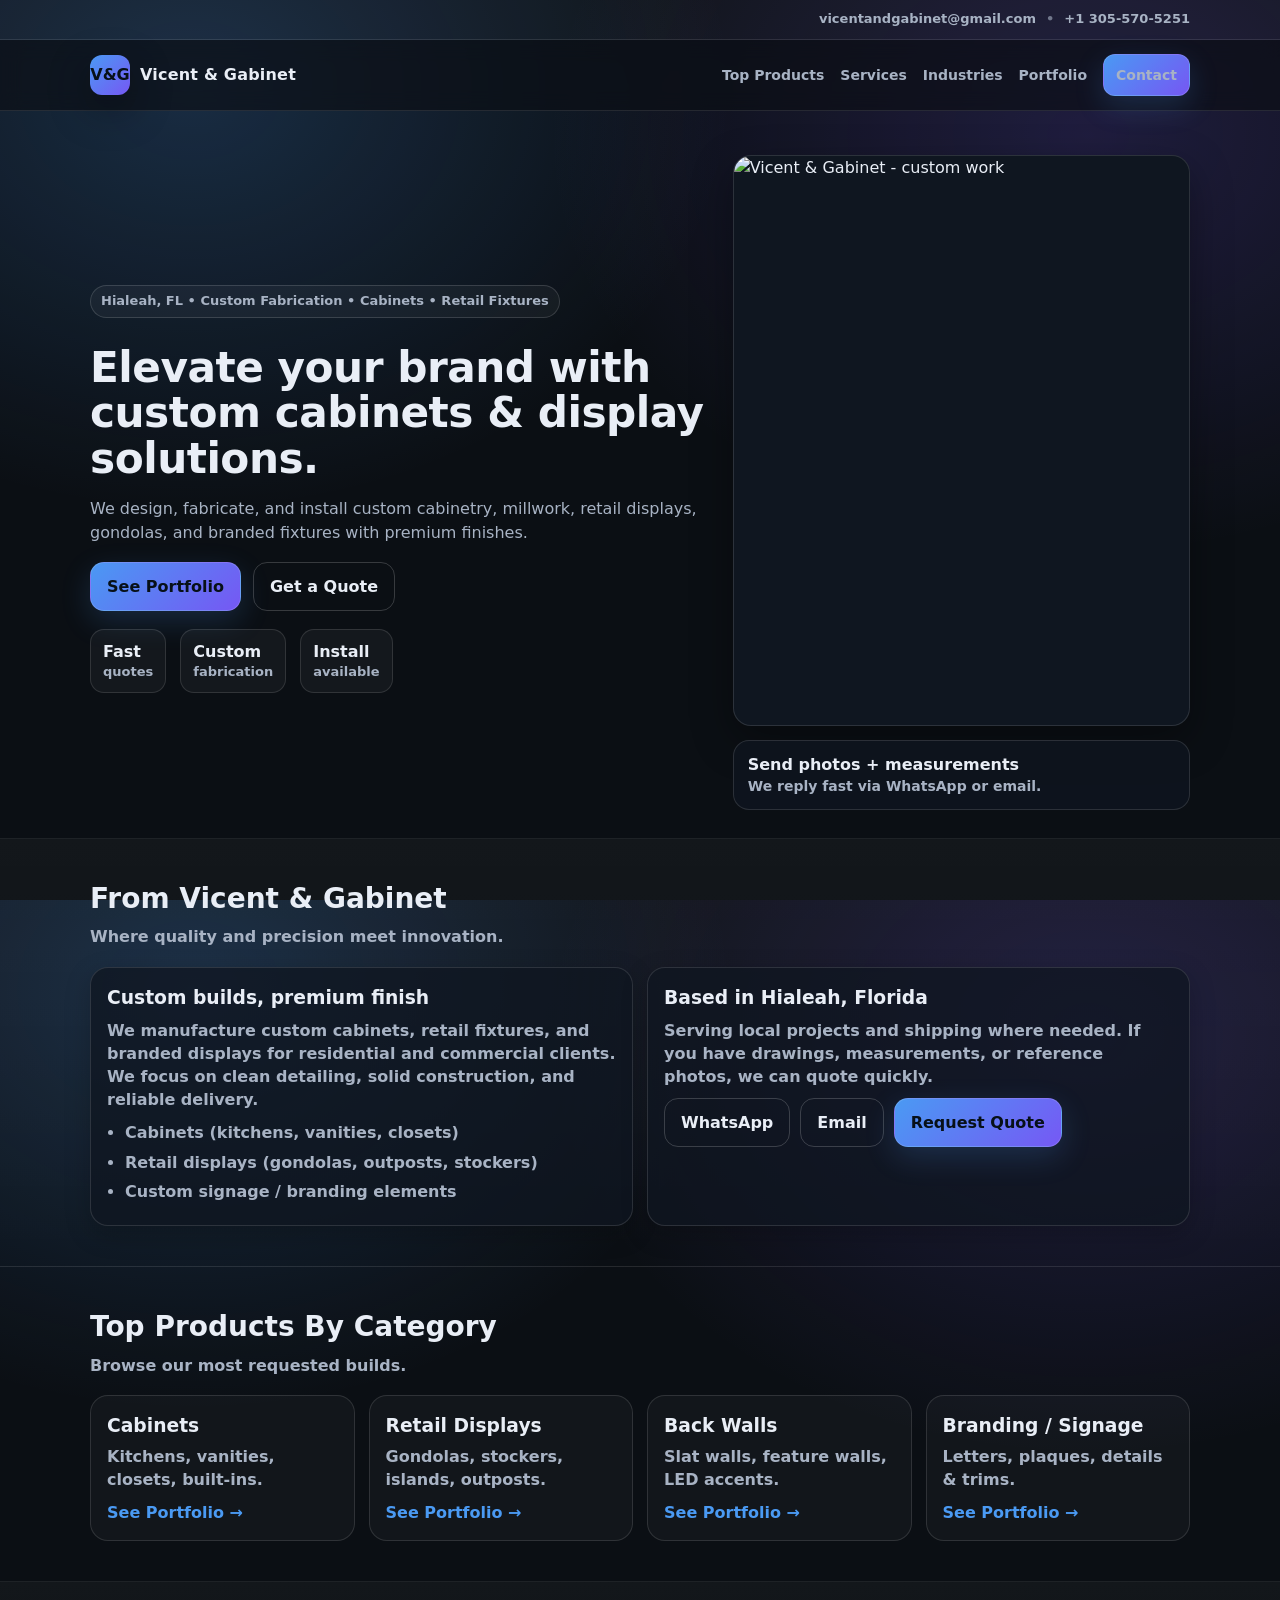
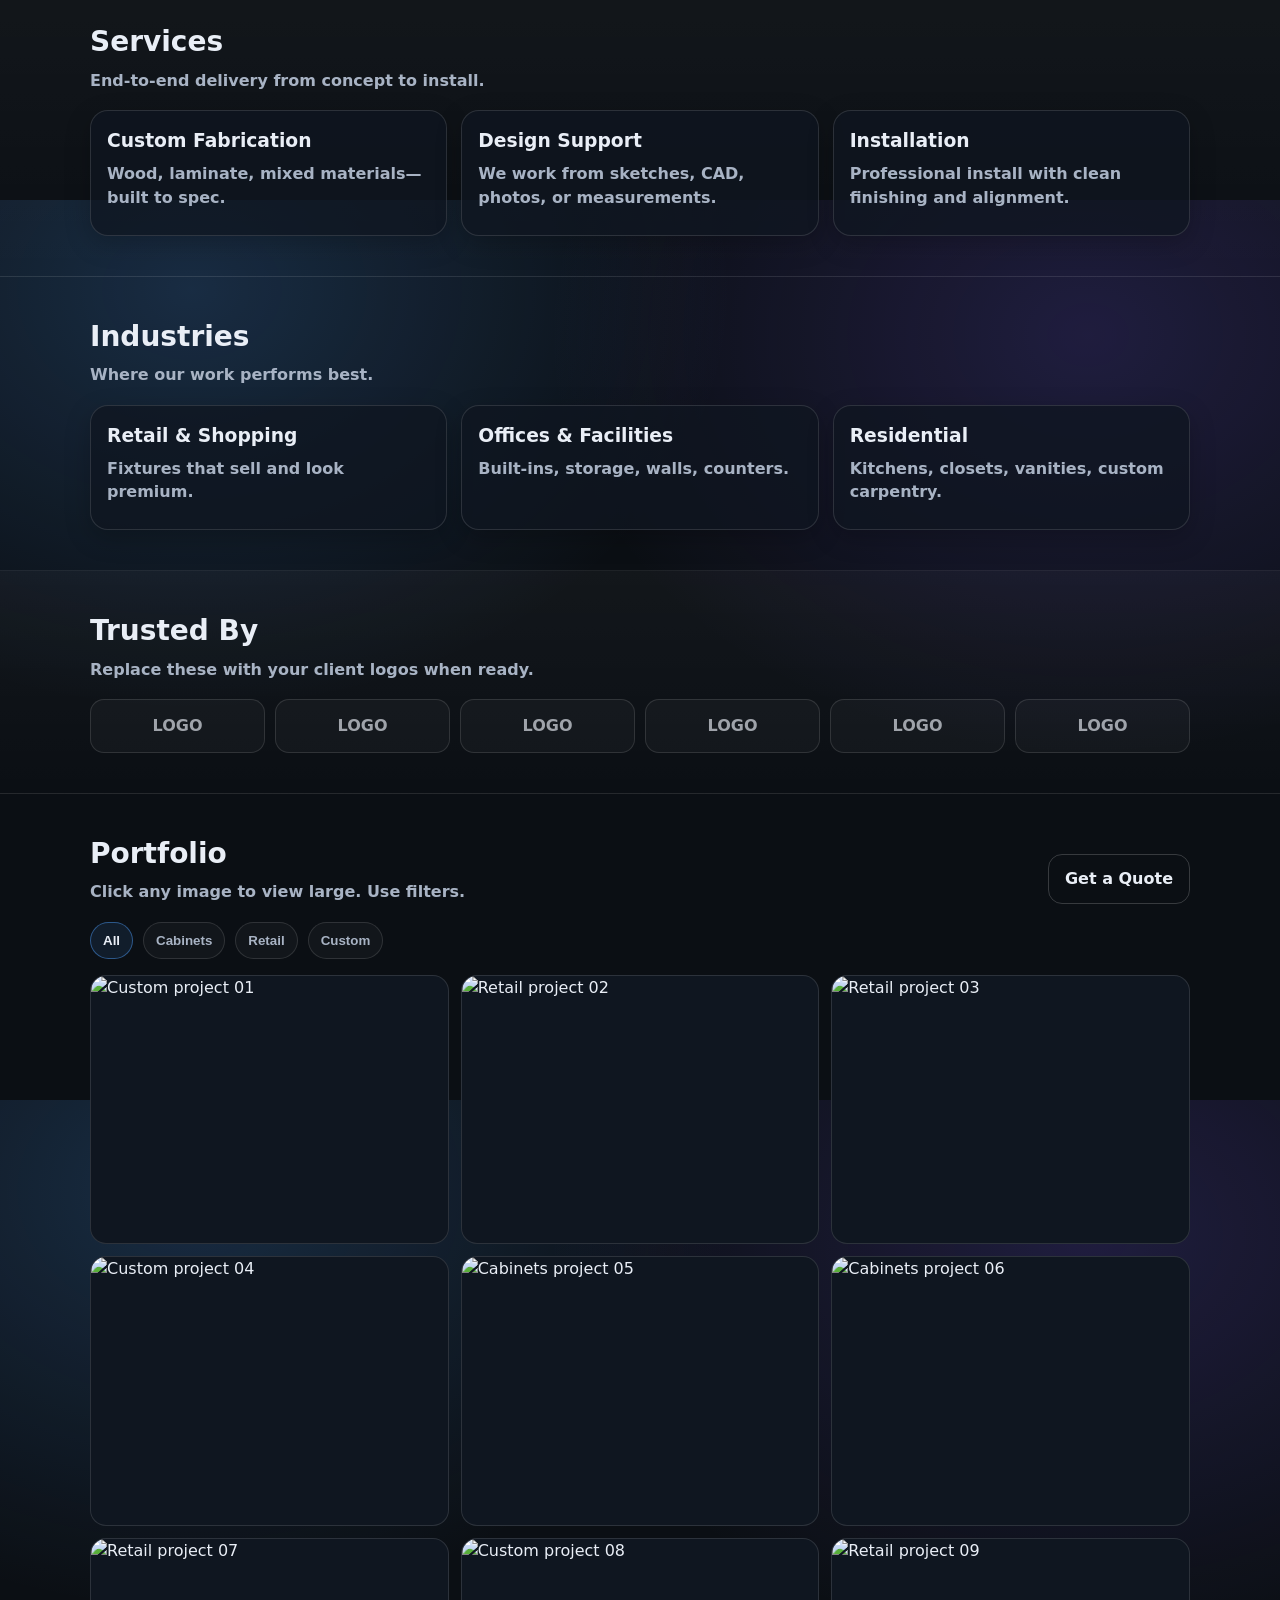
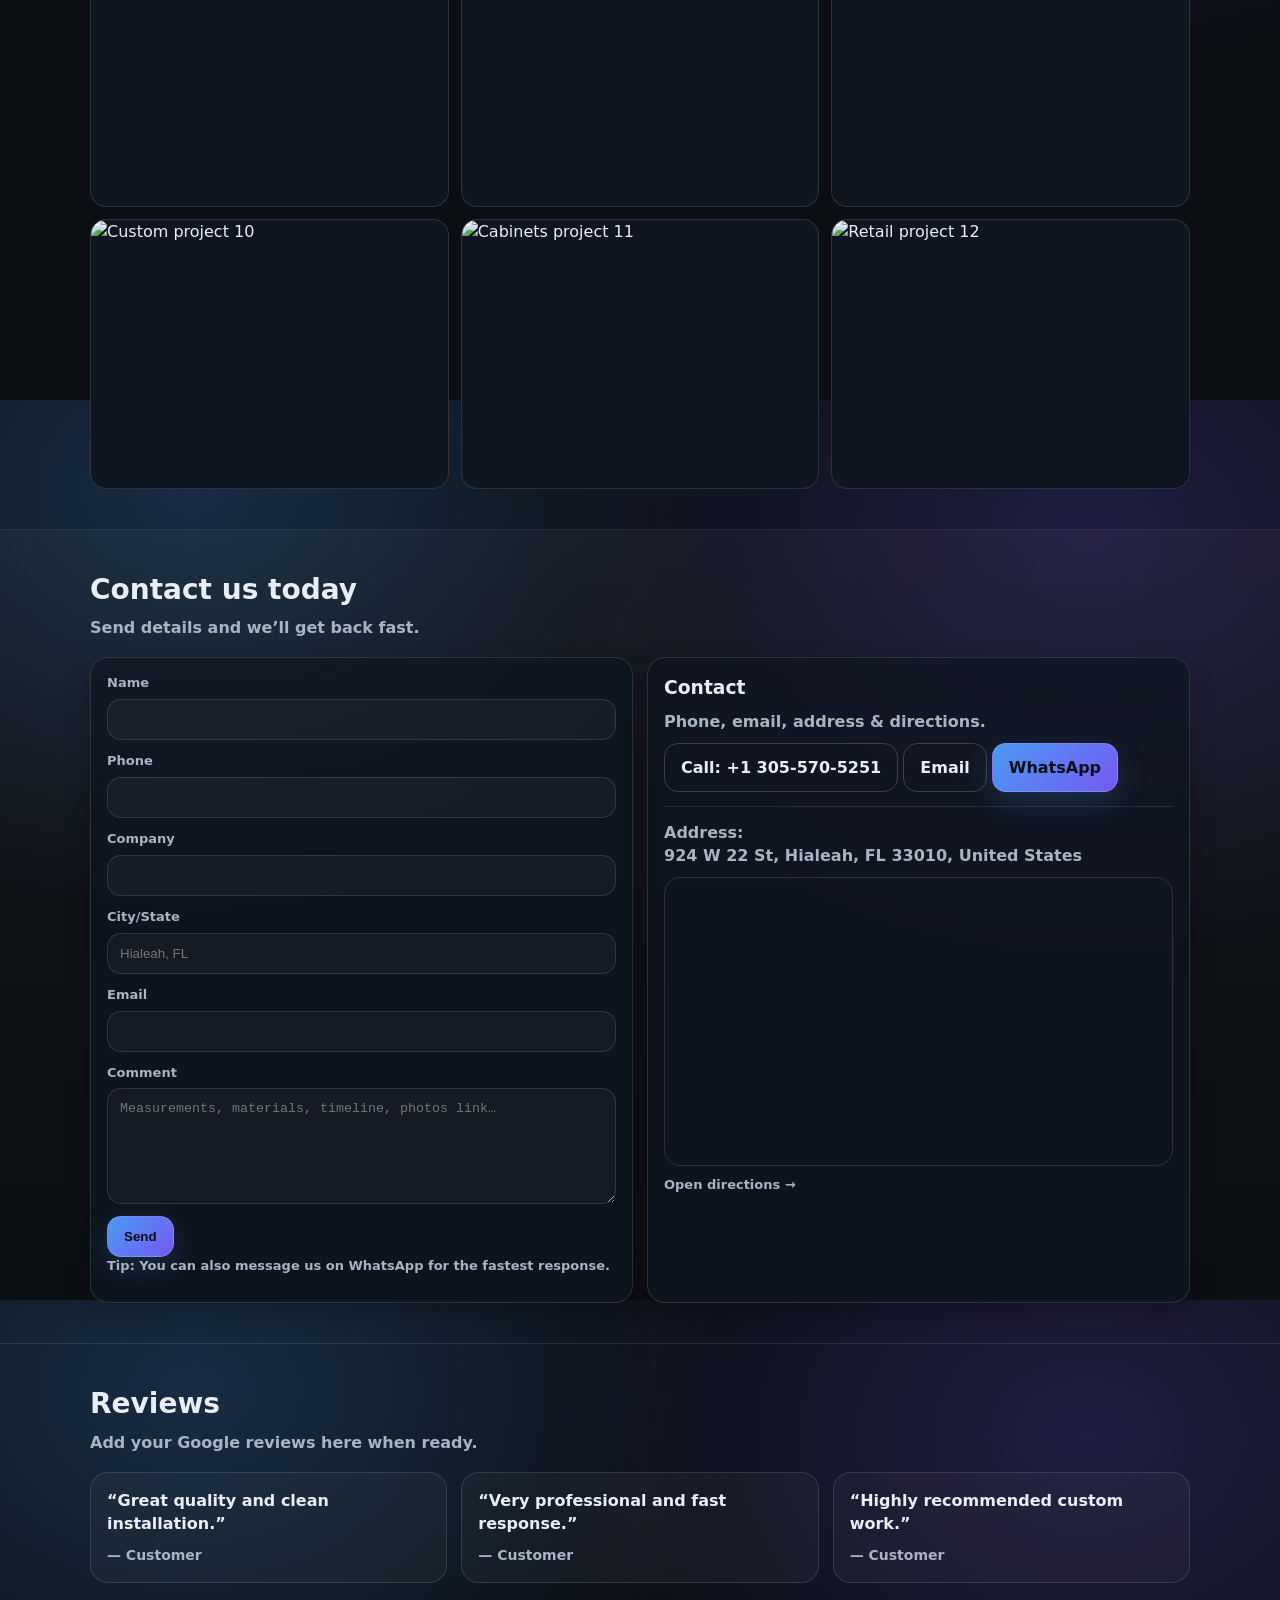
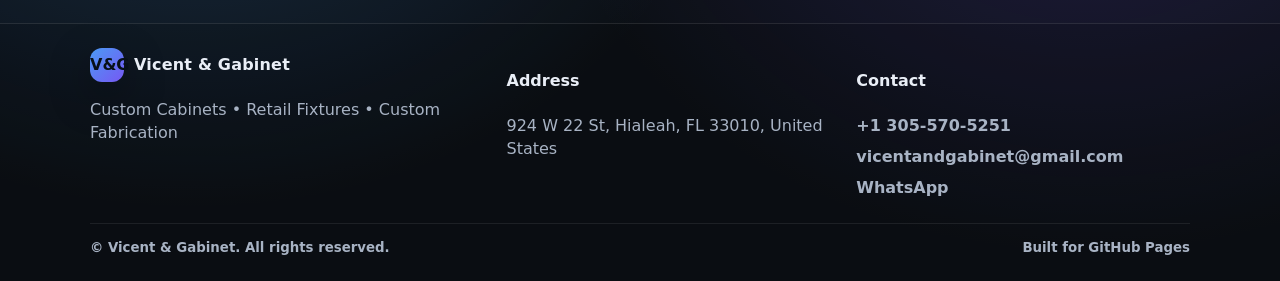
==== index.html @ 56658595 "Refactor index.html for improved SEO and structure Updated HTML structure, including language change" ====
<!doctype html>
<html lang="en">
<head>
  <meta charset="utf-8" />
  <meta name="viewport" content="width=device-width,initial-scale=1" />
  <title>Vicent & Gabinet | Custom Cabinets & Retail Displays | Hialeah, FL</title>
  <meta name="description" content="Custom cabinets, millwork, retail displays, fixtures, gondolas, acrylic & wood fabrication in Hialeah, Florida. Fast quotes." />
  <link rel="stylesheet" href="assets/css/styles.css" />
</head>

<body>
  <!-- Top bar (como OnDisplay: email + phone) -->
  <div class="topbar">
    <div class="container topbar__inner">
      <a href="mailto:vicentandgabinet@gmail.com">vicentandgabinet@gmail.com</a>
      <span class="dot">•</span>
      <a href="tel:+13055705251">+1 305-570-5251</a>
    </div>
  </div>

  <header class="header">
    <div class="container header__inner">
      <a class="brand" href="#home">
        <span class="brand__mark">V&G</span>
        <span class="brand__name">Vicent & Gabinet</span>
      </a>

      <button class="burger" aria-label="Open menu" aria-expanded="false" data-burger>
        <span></span><span></span><span></span>
      </button>

      <nav class="nav" data-nav>
        <a href="#products">Top Products</a>
        <a href="#services">Services</a>
        <a href="#industries">Industries</a>
        <a href="#catalog">Portfolio</a>
        <a class="btn btn--small" href="#contact">Contact</a>
      </nav>
    </div>
  </header>

  <main id="home">
    <!-- HERO -->
    <section class="hero">
      <div class="container hero__grid">
        <div class="hero__copy">
          <p class="pill">Hialeah, FL • Custom Fabrication • Cabinets • Retail Fixtures</p>
          <h1>Elevate your brand with custom cabinets & display solutions.</h1>
          <p class="lead">
            We design, fabricate, and install custom cabinetry, millwork, retail displays, gondolas, and
            branded fixtures with premium finishes.
          </p>
          <div class="hero__cta">
            <a class="btn" href="#catalog">See Portfolio</a>
            <a class="btn btn--ghost" href="#contact">Get a Quote</a>
          </div>

          <div class="hero__stats">
            <div class="stat"><div class="stat__num">Fast</div><div class="stat__label">quotes</div></div>
            <div class="stat"><div class="stat__num">Custom</div><div class="stat__label">fabrication</div></div>
            <div class="stat"><div class="stat__num">Install</div><div class="stat__label">available</div></div>
          </div>
        </div>

        <div class="hero__media">
          <div class="mediaCard">
            <img src="assets/img/hero.jpg" alt="Vicent & Gabinet - custom work" />
          </div>
          <div class="floating">
            <div class="floating__title">Send photos + measurements</div>
            <div class="floating__text">We reply fast via WhatsApp or email.</div>
          </div>
        </div>
      </div>
    </section>

    <!-- ABOUT (como “From OnDisplay Inc.”) -->
    <section class="section section--alt" id="about">
      <div class="container">
        <div class="section__head">
          <h2>From Vicent & Gabinet</h2>
          <p>Where quality and precision meet innovation.</p>
        </div>

        <div class="grid grid--2">
          <div class="card">
            <h3>Custom builds, premium finish</h3>
            <p>
              We manufacture custom cabinets, retail fixtures, and branded displays for residential and commercial
              clients. We focus on clean detailing, solid construction, and reliable delivery.
            </p>
            <ul class="list">
              <li>Cabinets (kitchens, vanities, closets)</li>
              <li>Retail displays (gondolas, outposts, stockers)</li>
              <li>Custom signage / branding elements</li>
            </ul>
          </div>

          <div class="card">
            <h3>Based in Hialeah, Florida</h3>
            <p>
              Serving local projects and shipping where needed. If you have drawings, measurements, or reference photos,
              we can quote quickly.
            </p>
            <div class="ctaRow">
              <a class="btn btn--ghost" target="_blank" rel="noopener" href="https://wa.me/13055705251">WhatsApp</a>
              <a class="btn btn--ghost" href="mailto:vicentandgabinet@gmail.com">Email</a>
              <a class="btn" href="#contact">Request Quote</a>
            </div>
          </div>
        </div>
      </div>
    </section>

    <!-- TOP PRODUCTS BY CATEGORY (como OnDisplay) -->
    <section class="section" id="products">
      <div class="container">
        <div class="section__head">
          <h2>Top Products By Category</h2>
          <p>Browse our most requested builds.</p>
        </div>

        <div class="grid grid--4">
          <article class="cat">
            <h3>Cabinets</h3>
            <p>Kitchens, vanities, closets, built-ins.</p>
            <a class="link" href="#catalog" data-filter-jump="cabinets">See Portfolio →</a>
          </article>

          <article class="cat">
            <h3>Retail Displays</h3>
            <p>Gondolas, stockers, islands, outposts.</p>
            <a class="link" href="#catalog" data-filter-jump="retail">See Portfolio →</a>
          </article>

          <article class="cat">
            <h3>Back Walls</h3>
            <p>Slat walls, feature walls, LED accents.</p>
            <a class="link" href="#catalog" data-filter-jump="custom">See Portfolio →</a>
          </article>

          <article class="cat">
            <h3>Branding / Signage</h3>
            <p>Letters, plaques, details & trims.</p>
            <a class="link" href="#catalog" data-filter-jump="custom">See Portfolio →</a>
          </article>
        </div>
      </div>
    </section>

    <!-- SERVICES (como OnDisplay menu Services) -->
    <section class="section section--alt" id="services">
      <div class="container">
        <div class="section__head">
          <h2>Services</h2>
          <p>End-to-end delivery from concept to install.</p>
        </div>

        <div class="grid grid--3">
          <div class="card">
            <h3>Custom Fabrication</h3>
            <p>Wood, laminate, mixed materials—built to spec.</p>
          </div>
          <div class="card">
            <h3>Design Support</h3>
            <p>We work from sketches, CAD, photos, or measurements.</p>
          </div>
          <div class="card">
            <h3>Installation</h3>
            <p>Professional install with clean finishing and alignment.</p>
          </div>
        </div>
      </div>
    </section>

    <!-- INDUSTRIES (como OnDisplay Industries) -->
    <section class="section" id="industries">
      <div class="container">
        <div class="section__head">
          <h2>Industries</h2>
          <p>Where our work performs best.</p>
        </div>

        <div class="grid grid--3">
          <div class="card"><h3>Retail & Shopping</h3><p>Fixtures that sell and look premium.</p></div>
          <div class="card"><h3>Offices & Facilities</h3><p>Built-ins, storage, walls, counters.</p></div>
          <div class="card"><h3>Residential</h3><p>Kitchens, closets, vanities, custom carpentry.</p></div>
        </div>
      </div>
    </section>

    <!-- TRUSTED BY (logos placeholders) -->
    <section class="section section--alt" id="trusted">
      <div class="container">
        <div class="section__head">
          <h2>Trusted By</h2>
          <p>Replace these with your client logos when ready.</p>
        </div>

        <div class="logoRow">
          <div class="logo">LOGO</div><div class="logo">LOGO</div><div class="logo">LOGO</div>
          <div class="logo">LOGO</div><div class="logo">LOGO</div><div class="logo">LOGO</div>
        </div>
      </div>
    </section>

    <!-- CATALOG / PORTFOLIO (your photos) -->
    <section class="section" id="catalog">
      <div class="container">
        <div class="section__head section__head--row">
          <div>
            <h2>Portfolio</h2>
            <p>Click any image to view large. Use filters.</p>
          </div>
          <a class="btn btn--ghost" href="#contact">Get a Quote</a>
        </div>

        <div class="filters" data-filters>
          <button class="chip is-active" data-filter="all">All</button>
          <button class="chip" data-filter="cabinets">Cabinets</button>
          <button class="chip" data-filter="retail">Retail</button>
          <button class="chip" data-filter="custom">Custom</button>
        </div>

        <div class="masonry" data-grid>
          <!-- Replace src with your uploaded images -->
          <figure class="tile" data-tag="custom"><img src="assets/img/catalog/01.jpg" alt="Custom project 01" /></figure>
          <figure class="tile" data-tag="retail"><img src="assets/img/catalog/02.jpg" alt="Retail project 02" /></figure>
          <figure class="tile" data-tag="retail"><img src="assets/img/catalog/03.jpg" alt="Retail project 03" /></figure>
          <figure class="tile" data-tag="custom"><img src="assets/img/catalog/04.jpg" alt="Custom project 04" /></figure>
          <figure class="tile" data-tag="cabinets"><img src="assets/img/catalog/05.jpg" alt="Cabinets project 05" /></figure>
          <figure class="tile" data-tag="cabinets"><img src="assets/img/catalog/06.jpg" alt="Cabinets project 06" /></figure>
          <figure class="tile" data-tag="retail"><img src="assets/img/catalog/07.jpg" alt="Retail project 07" /></figure>
          <figure class="tile" data-tag="custom"><img src="assets/img/catalog/08.jpg" alt="Custom project 08" /></figure>
          <figure class="tile" data-tag="retail"><img src="assets/img/catalog/09.jpg" alt="Retail project 09" /></figure>
          <figure class="tile" data-tag="custom"><img src="assets/img/catalog/10.jpg" alt="Custom project 10" /></figure>
          <figure class="tile" data-tag="cabinets"><img src="assets/img/catalog/11.jpg" alt="Cabinets project 11" /></figure>
          <figure class="tile" data-tag="retail"><img src="assets/img/catalog/12.jpg" alt="Retail project 12" /></figure>
        </div>

        <!-- Lightbox -->
        <div class="lightbox" data-lightbox aria-hidden="true">
          <button class="lightbox__close" data-close aria-label="Close">×</button>
          <img class="lightbox__img" data-lightbox-img alt="Large view" />
        </div>
      </div>
    </section>

    <!-- CONTACT (form + map like OnDisplay contact section) -->
    <section class="section section--alt" id="contact">
      <div class="container">
        <div class="section__head">
          <h2>Contact us today</h2>
          <p>Send details and we’ll get back fast.</p>
        </div>

        <div class="grid grid--2">
          <form class="card form" action="https://formsubmit.co/vicentandgabinet@gmail.com" method="POST">
            <input type="hidden" name="_subject" value="New quote request - Vicent & Gabinet" />
            <input type="hidden" name="_captcha" value="false" />

            <div class="field">
              <label>Name</label>
              <input name="name" required />
            </div>

            <div class="field">
              <label>Phone</label>
              <input name="phone" />
            </div>

            <div class="field">
              <label>Company</label>
              <input name="company" />
            </div>

            <div class="field">
              <label>City/State</label>
              <input name="location" placeholder="Hialeah, FL" />
            </div>

            <div class="field">
              <label>Email</label>
              <input name="email" type="email" required />
            </div>

            <div class="field">
              <label>Comment</label>
              <textarea name="message" rows="6" placeholder="Measurements, materials, timeline, photos link…"></textarea>
            </div>

            <button class="btn" type="submit">Send</button>
            <p class="muted small">Tip: You can also message us on WhatsApp for the fastest response.</p>
          </form>

          <div class="card">
            <h3>Contact</h3>
            <p class="muted">Phone, email, address & directions.</p>

            <div class="contactBox">
              <a class="btn btn--ghost" href="tel:+13055705251">Call: +1 305-570-5251</a>
              <a class="btn btn--ghost" href="mailto:vicentandgabinet@gmail.com">Email</a>
              <a class="btn" target="_blank" rel="noopener" href="https://wa.me/13055705251">WhatsApp</a>
            </div>

            <hr class="hr" />

            <p class="muted">
              <strong>Address:</strong><br/>
              924 W 22 St, Hialeah, FL 33010, United States
            </p>

            <div class="mapWrap">
              <iframe
                src="https://www.google.com/maps?q=924+W+22+St,+Hialeah,+FL+33010&output=embed"
                loading="lazy"
                referrerpolicy="no-referrer-when-downgrade"
                allowfullscreen="">
              </iframe>
            </div>

            <p class="muted small" style="margin-top:10px;">
              <a target="_blank" rel="noopener"
                 href="https://www.google.com/maps/dir/?api=1&destination=924+W+22+St,+Hialeah,+FL+33010">
                Open directions →
              </a>
            </p>
          </div>
        </div>
      </div>
    </section>

    <!-- REVIEWS (simple section) -->
    <section class="section" id="reviews">
      <div class="container">
        <div class="section__head">
          <h2>Reviews</h2>
          <p>Add your Google reviews here when ready.</p>
        </div>

        <div class="grid grid--3">
          <figure class="quote"><blockquote>“Great quality and clean installation.”</blockquote><figcaption>— Customer</figcaption></figure>
          <figure class="quote"><blockquote>“Very professional and fast response.”</blockquote><figcaption>— Customer</figcaption></figure>
          <figure class="quote"><blockquote>“Highly recommended custom work.”</blockquote><figcaption>— Customer</figcaption></figure>
        </div>
      </div>
    </section>
  </main>

  <footer class="footer">
    <div class="container footer__grid">
      <div>
        <div class="brand brand--footer">
          <span class="brand__mark">V&G</span>
          <span class="brand__name">Vicent & Gabinet</span>
        </div>
        <p class="muted">Custom Cabinets • Retail Fixtures • Custom Fabrication</p>
      </div>

      <div>
        <h4>Address</h4>
        <p class="muted">924 W 22 St, Hialeah, FL 33010, United States</p>
      </div>

      <div>
        <h4>Contact</h4>
        <ul class="footer__list">
          <li><a href="tel:+13055705251">+1 305-570-5251</a></li>
          <li><a href="mailto:vicentandgabinet@gmail.com">vicentandgabinet@gmail.com</a></li>
          <li><a target="_blank" rel="noopener" href="https://wa.me/13055705251">WhatsApp</a></li>
        </ul>
      </div>
    </div>

    <div class="container footer__bottom">
      <small>© <span id="year"></span> Vicent & Gabinet. All rights reserved.</small>
      <small class="muted">Built for GitHub Pages</small>
    </div>
  </footer>

  <script src="assets/js/main.js"></script>
</body>
</html>
---- assets/css/styles.css ----
:root{
  --bg:#0b0f14;
  --panel:#0f1620;
  --panel2:#0c131c;
  --text:#e9eef6;
  --muted:#a8b3c4;
  --line:rgba(255,255,255,.10);
  --brand:#4ea1ff;
  --brand2:#7c5cff;
  --radius:18px;
  --shadow: 0 14px 40px rgba(0,0,0,.35);
}

*{box-sizing:border-box}
html,body{height:100%}
body{
  margin:0;
  font-family:system-ui,-apple-system,Segoe UI,Roboto,Arial;
  color:var(--text);
  background:
    radial-gradient(900px 700px at 15% 10%, rgba(78,161,255,.20), transparent 60%),
    radial-gradient(900px 700px at 85% 15%, rgba(124,92,255,.18), transparent 60%),
    var(--bg);
  line-height:1.45;
}

img{max-width:100%; display:block}
a{color:inherit; text-decoration:none}
.container{width:min(1100px, 92%); margin-inline:auto}

.topbar{
  border-bottom:1px solid var(--line);
  background: rgba(255,255,255,.02);
}
.topbar__inner{
  padding:10px 0;
  display:flex;
  gap:10px;
  align-items:center;
  justify-content:flex-end;
  color:var(--muted);
  font-weight:700;
  font-size:13px;
}
.dot{opacity:.6}

.header{
  position:sticky; top:0; z-index:20;
  background: rgba(11,15,20,.65);
  backdrop-filter: blur(10px);
  border-bottom:1px solid var(--line);
}
.header__inner{
  display:flex; align-items:center; justify-content:space-between;
  padding:14px 0;
}

.brand{display:flex; align-items:center; gap:10px}
.brand__mark{
  width:40px; height:40px; border-radius:12px;
  display:grid; place-items:center;
  background: linear-gradient(135deg, rgba(78,161,255,.95), rgba(124,92,255,.95));
  color:#071018;
  font-weight:900;
  box-shadow: var(--shadow);
}
.brand__name{font-weight:800; letter-spacing:.2px}
.brand--footer .brand__mark{width:34px;height:34px;border-radius:12px}

.nav{display:flex; gap:16px; align-items:center}
.nav a{color:var(--muted); font-weight:800; font-size:14px}
.nav a:hover{color:var(--text)}
.btn{
  display:inline-flex; align-items:center; justify-content:center;
  padding:12px 16px;
  border-radius:14px;
  font-weight:900;
  border:1px solid rgba(255,255,255,.14);
  background: linear-gradient(135deg, rgba(78,161,255,.95), rgba(124,92,255,.95));
  color:#071018;
  box-shadow: 0 10px 30px rgba(78,161,255,.18);
}
.btn:hover{transform: translateY(-1px)}
.btn--ghost{
  background: transparent;
  color: var(--text);
  border: 1px solid rgba(255,255,255,.18);
  box-shadow:none;
}
.btn--small{padding:10px 12px; border-radius:12px; font-size:14px}

.burger{
  display:none;
  width:44px; height:44px;
  border-radius:14px;
  border:1px solid rgba(255,255,255,.14);
  background: rgba(255,255,255,.04);
  cursor:pointer;
}
.burger span{display:block; height:2px; margin:6px 10px; background:rgba(233,238,246,.85)}

.hero{padding:44px 0 28px}
.hero__grid{
  display:grid;
  grid-template-columns: 1.15fr .85fr;
  gap:24px;
  align-items:center;
}
.pill{
  display:inline-block;
  padding:6px 10px;
  border-radius:999px;
  border:1px solid rgba(255,255,255,.14);
  color:var(--muted);
  background: rgba(255,255,255,.04);
  font-weight:800;
  font-size:13px;
}
h1{
  margin:14px 0 10px;
  font-size: clamp(30px, 3.3vw, 46px);
  line-height:1.08;
  letter-spacing:-.5px;
}
.lead{color:var(--muted); font-size:16px; max-width:62ch}
.hero__cta{display:flex; gap:12px; margin:18px 0 18px; flex-wrap:wrap}
.hero__stats{display:flex; gap:14px; flex-wrap:wrap}
.stat{
  padding:10px 12px;
  border:1px solid rgba(255,255,255,.12);
  background: rgba(255,255,255,.04);
  border-radius: 14px;
}
.stat__num{font-weight:900}
.stat__label{color:var(--muted); font-size:13px; font-weight:800}

.mediaCard{
  border-radius: var(--radius);
  overflow:hidden;
  border:1px solid rgba(255,255,255,.12);
  background: var(--panel);
  box-shadow: var(--shadow);
}
.mediaCard img{aspect-ratio: 4/5; object-fit: cover}

.floating{
  margin-top:14px;
  padding:12px 14px;
  border-radius: 16px;
  border:1px solid rgba(255,255,255,.12);
  background: rgba(15,22,32,.75);
}
.floating__title{font-weight:900}
.floating__text{color:var(--muted); font-size:14px; font-weight:750}

.section{padding:40px 0}
.section--alt{
  background: linear-gradient(180deg, rgba(255,255,255,.03), transparent);
  border-top:1px solid rgba(255,255,255,.08);
  border-bottom:1px solid rgba(255,255,255,.08);
}
.section__head{margin-bottom:18px}
.section__head h2{margin:0 0 6px; font-size:28px}
.section__head p{margin:0; color:var(--muted); font-weight:750}
.section__head--row{
  display:flex; justify-content:space-between; align-items:end; gap:14px; flex-wrap:wrap;
}

.grid{display:grid; gap:14px}
.grid--4{grid-template-columns: repeat(4, 1fr)}
.grid--3{grid-template-columns: repeat(3, 1fr)}
.grid--2{grid-template-columns: 1fr 1fr}

.card{
  padding:16px;
  border-radius: var(--radius);
  background: rgba(15,22,32,.75);
  border:1px solid rgba(255,255,255,.12);
  box-shadow: 0 8px 26px rgba(0,0,0,.22);
}
.card h3{margin:0 0 8px}
.card p{margin:0 0 10px; color:var(--muted); font-weight:750}

.cat{
  padding:16px;
  border-radius: var(--radius);
  border:1px solid rgba(255,255,255,.12);
  background: rgba(255,255,255,.03);
}
.cat h3{margin:0 0 6px}
.cat p{margin:0 0 10px; color:var(--muted); font-weight:750}
.link{color:rgba(78,161,255,.95); font-weight:900}

.list{margin:0; padding-left:18px; color:var(--muted); font-weight:750}
.list li{margin:6px 0}

.ctaRow{display:flex; gap:10px; flex-wrap:wrap; margin-top:10px}

.logoRow{
  display:grid;
  grid-template-columns: repeat(6, 1fr);
  gap:10px;
}
.logo{
  height:54px;
  border-radius:14px;
  border:1px solid rgba(255,255,255,.12);
  background: rgba(255,255,255,.03);
  display:grid;
  place-items:center;
  color:rgba(233,238,246,.65);
  font-weight:900;
}

.filters{display:flex; gap:10px; flex-wrap:wrap; margin:12px 0 16px}
.chip{
  padding:10px 12px;
  border-radius: 999px;
  border:1px solid rgba(255,255,255,.12);
  background: rgba(255,255,255,.03);
  color: var(--muted);
  font-weight:900;
  cursor:pointer;
}
.chip.is-active{color:var(--text); border-color: rgba(78,161,255,.45); background: rgba(78,161,255,.10)}

.masonry{
  display:grid;
  grid-template-columns: repeat(3, 1fr);
  gap:12px;
}
.tile{
  margin:0;
  border-radius: 16px;
  overflow:hidden;
  border:1px solid rgba(255,255,255,.12);
  background: var(--panel);
  cursor:pointer;
}
.tile img{aspect-ratio: 4/3; object-fit:cover; transition: transform .25s ease}
.tile:hover img{transform: scale(1.02)}

.lightbox{
  position:fixed; inset:0;
  display:none;
  place-items:center;
  background: rgba(0,0,0,.70);
  padding:18px;
  z-index:50;
}
.lightbox.is-open{display:grid}
.lightbox__img{
  max-width:min(1100px, 96%);
  max-height:80vh;
  border-radius: 18px;
  border:1px solid rgba(255,255,255,.12);
  box-shadow: var(--shadow);
}
.lightbox__close{
  position:absolute; top:14px; right:14px;
  width:46px; height:46px;
  border-radius: 14px;
  border:1px solid rgba(255,255,255,.16);
  background: rgba(255,255,255,.05);
  color: var(--text);
  font-size:26px;
  cursor:pointer;
}

.form .field{display:grid; gap:6px; margin-bottom:12px}
label{font-weight:900; color:var(--muted); font-size:13px}
input,select,textarea{
  width:100%;
  padding:12px 12px;
  border-radius: 14px;
  border:1px solid rgba(255,255,255,.12);
  background: rgba(255,255,255,.03);
  color: var(--text);
  outline: none;
}
input:focus,textarea:focus{border-color: rgba(78,161,255,.55)}
.hr{border:0; border-top:1px solid rgba(255,255,255,.10); margin:14px 0}

.mapWrap{
  border-radius:16px;
  overflow:hidden;
  border:1px solid rgba(255,255,255,.12);
}
.mapWrap iframe{width:100%; height:280px; border:0}

.quote{
  margin:0;
  padding:16px;
  border-radius: var(--radius);
  border:1px solid rgba(255,255,255,.12);
  background: rgba(255,255,255,.03);
}
.quote blockquote{margin:0 0 10px; color:var(--text); font-weight:900}
.quote figcaption{color:var(--muted); font-size:14px; font-weight:800}

.footer{
  padding:24px 0;
  border-top:1px solid rgba(255,255,255,.10);
  background: rgba(0,0,0,.12);
}
.footer__grid{
  display:grid;
  grid-template-columns: 1.2fr 1fr 1fr;
  gap:16px;
  margin-bottom:16px;
}
.footer__list{list-style:none; margin:0; padding:0}
.footer__list li{margin:8px 0; color:var(--muted); font-weight:800}
.footer__list a{color:var(--muted)}
.footer__list a:hover{color:var(--text)}
.footer__bottom{
  display:flex; justify-content:space-between; gap:10px; flex-wrap:wrap;
  color: var(--muted);
  border-top:1px solid rgba(255,255,255,.08);
  padding-top:14px;
  font-weight:800;
}
.muted{color:var(--muted)}
.small{font-size:13px}

@media (max-width: 920px){
  .hero__grid{grid-template-columns: 1fr}
  .grid--4{grid-template-columns: 1fr}
  .grid--3{grid-template-columns: 1fr}
  .grid--2{grid-template-columns: 1fr}
  .masonry{grid-template-columns: 1fr 1fr}
  .logoRow{grid-template-columns: 1fr 1fr 1fr}
  .footer__grid{grid-template-columns: 1fr}
  .burger{display:block}
  .nav{
    position:absolute;
    top:98px; right:4%;
    width:min(360px, 92%);
    display:none;
    flex-direction:column;
    align-items:stretch;
    padding:12px;
    border-radius: 18px;
    border:1px solid rgba(255,255,255,.12);
    background: rgba(15,22,32,.92);
    box-shadow: var(--shadow);
  }
  .nav.is-open{display:flex}
}
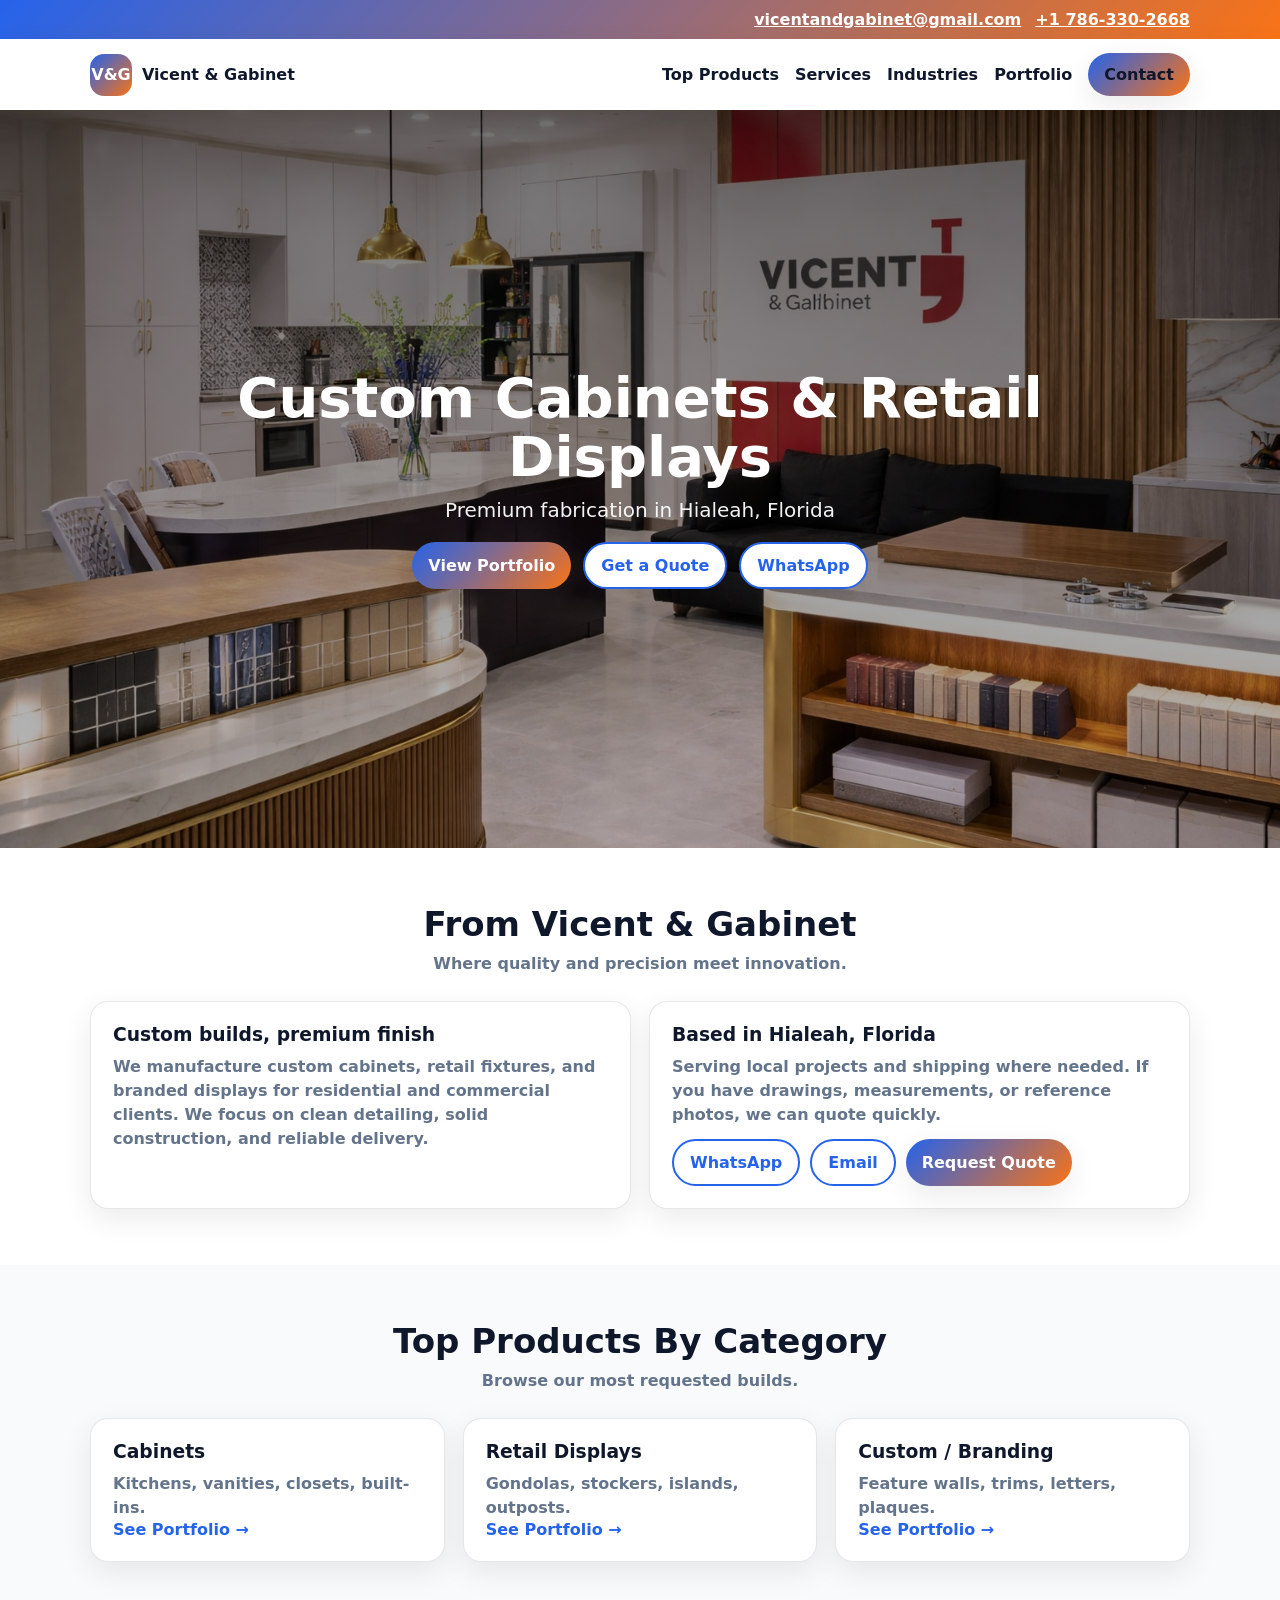
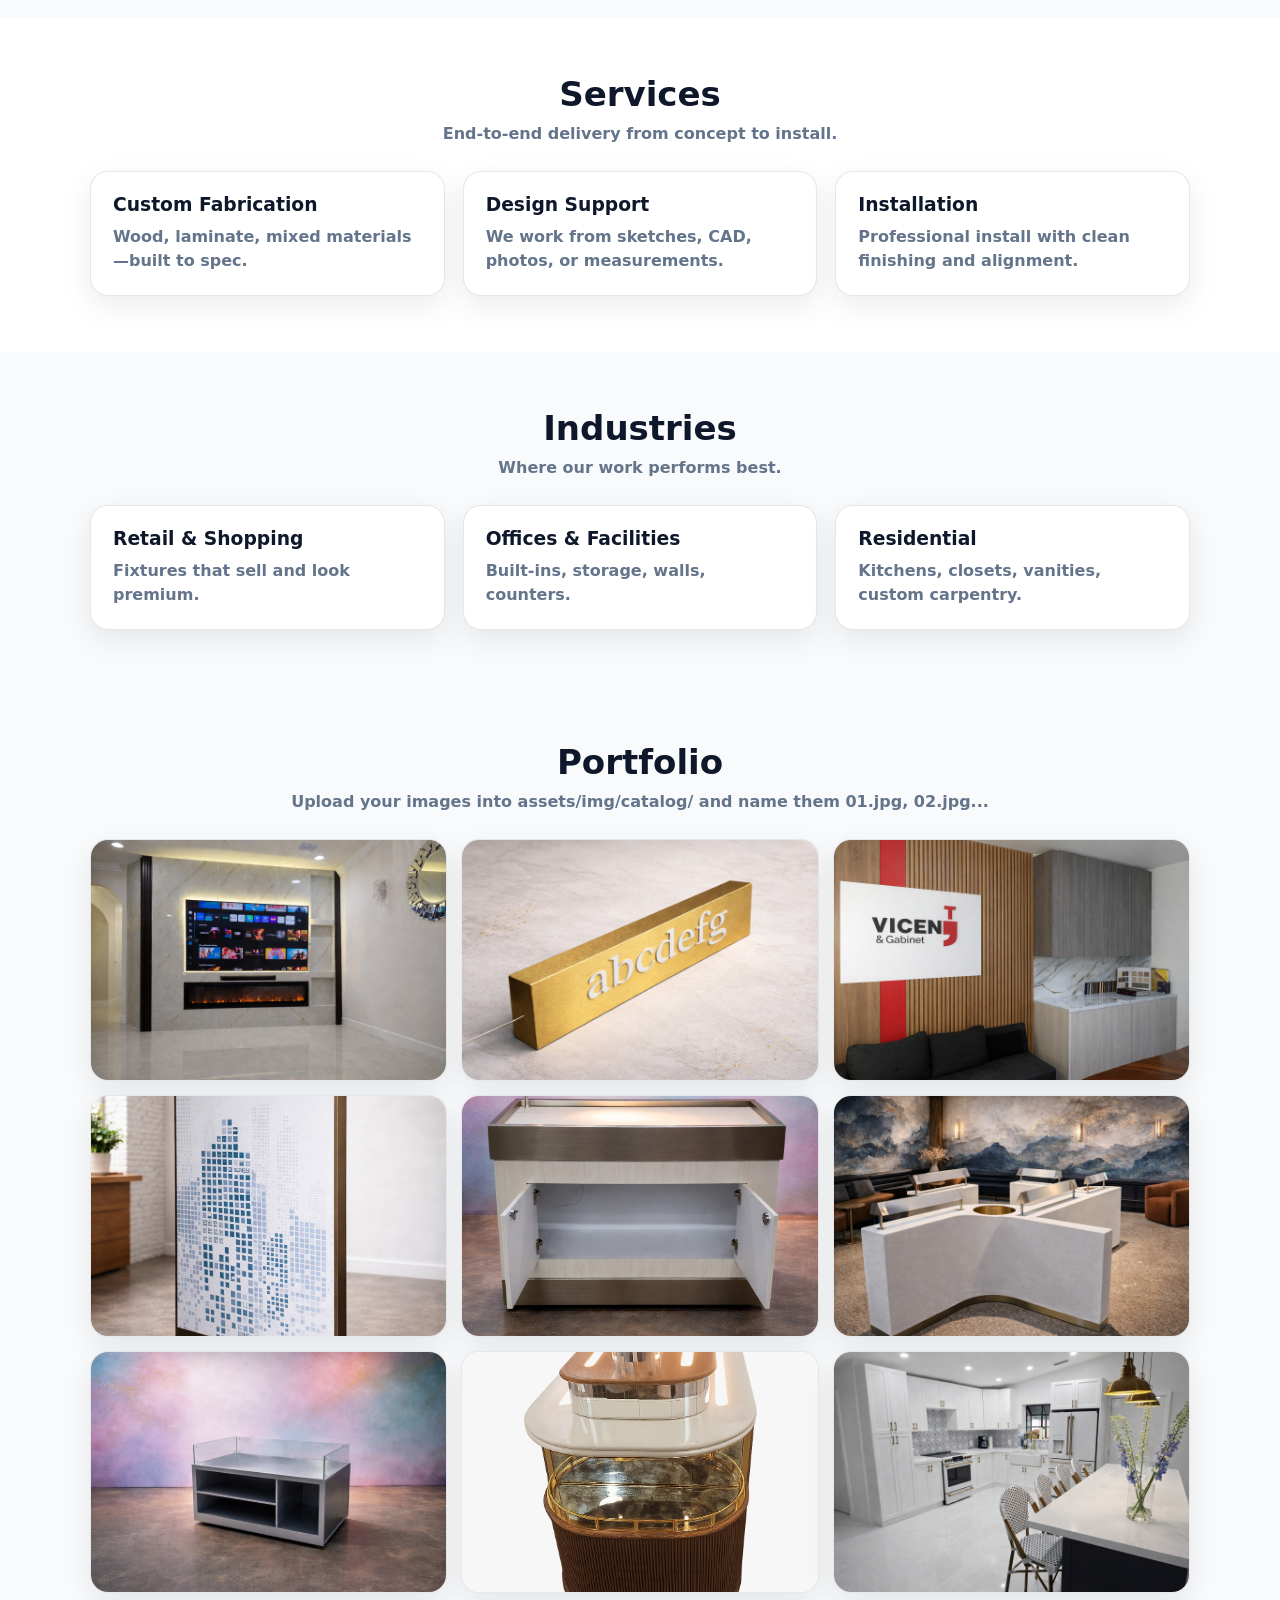
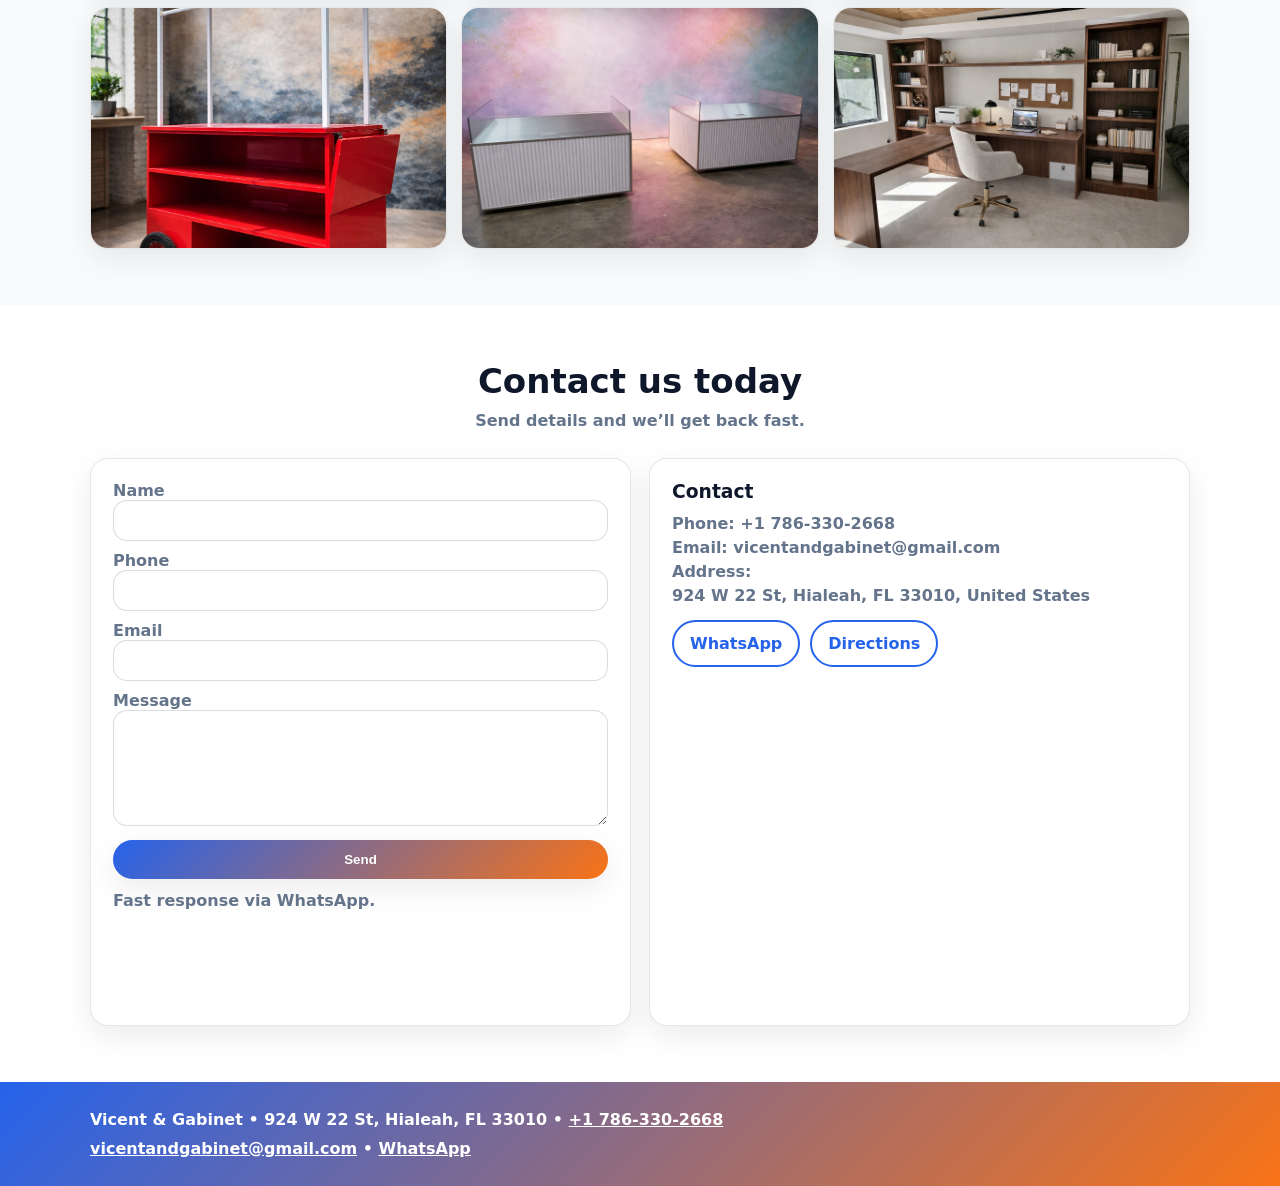
==== commit 97361d83: "Update index.html" ====
--- a/index.html
+++ b/index.html
@@ -9,22 +9,23 @@
 </head>
 
 <body>
-  <!-- Top bar (como OnDisplay: email + phone) -->
+  <!-- Top bar -->
   <div class="topbar">
     <div class="container topbar__inner">
       <a href="mailto:vicentandgabinet@gmail.com">vicentandgabinet@gmail.com</a>
-      <span class="dot">•</span>
-      <a href="tel:+13055705251">+1 305-570-5251</a>
+      <a href="tel:+17863302668">+1 786-330-2668</a>
     </div>
   </div>
 
+  <!-- Header -->
   <header class="header">
     <div class="container header__inner">
-      <a class="brand" href="#home">
+      <a class="brand" href="#home" style="display:flex;align-items:center;gap:10px;">
         <span class="brand__mark">V&G</span>
         <span class="brand__name">Vicent & Gabinet</span>
       </a>
 
+      <!-- Burger (mobile) -->
       <button class="burger" aria-label="Open menu" aria-expanded="false" data-burger>
         <span></span><span></span><span></span>
       </button>
@@ -34,47 +35,30 @@
         <a href="#services">Services</a>
         <a href="#industries">Industries</a>
         <a href="#catalog">Portfolio</a>
-        <a class="btn btn--small" href="#contact">Contact</a>
+        <a class="btn" href="#contact">Contact</a>
       </nav>
     </div>
   </header>
 
   <main id="home">
-    <!-- HERO -->
-    <section class="hero">
-      <div class="container hero__grid">
-        <div class="hero__copy">
-          <p class="pill">Hialeah, FL • Custom Fabrication • Cabinets • Retail Fixtures</p>
-          <h1>Elevate your brand with custom cabinets & display solutions.</h1>
-          <p class="lead">
-            We design, fabricate, and install custom cabinetry, millwork, retail displays, gondolas, and
-            branded fixtures with premium finishes.
-          </p>
-          <div class="hero__cta">
-            <a class="btn" href="#catalog">See Portfolio</a>
+
+    <!-- HERO FULL -->
+    <section class="hero-full">
+      <div class="hero-overlay">
+        <div class="hero-content">
+          <h1>Custom Cabinets & Retail Displays</h1>
+          <p>Premium fabrication in Hialeah, Florida</p>
+
+          <div class="hero-buttons" style="margin-top:20px;display:flex;gap:12px;justify-content:center;flex-wrap:wrap;">
+            <a class="btn" href="#catalog">View Portfolio</a>
             <a class="btn btn--ghost" href="#contact">Get a Quote</a>
-          </div>
-
-          <div class="hero__stats">
-            <div class="stat"><div class="stat__num">Fast</div><div class="stat__label">quotes</div></div>
-            <div class="stat"><div class="stat__num">Custom</div><div class="stat__label">fabrication</div></div>
-            <div class="stat"><div class="stat__num">Install</div><div class="stat__label">available</div></div>
-          </div>
-        </div>
-
-        <div class="hero__media">
-          <div class="mediaCard">
-            <img src="assets/img/hero.jpg" alt="Vicent & Gabinet - custom work" />
-          </div>
-          <div class="floating">
-            <div class="floating__title">Send photos + measurements</div>
-            <div class="floating__text">We reply fast via WhatsApp or email.</div>
-          </div>
-        </div>
-      </div>
-    </section>
-
-    <!-- ABOUT (como “From OnDisplay Inc.”) -->
+            <a class="btn btn--ghost" target="_blank" rel="noopener" href="https://wa.me/17863302668">WhatsApp</a>
+          </div>
+        </div>
+      </div>
+    </section>
+
+    <!-- ABOUT -->
     <section class="section section--alt" id="about">
       <div class="container">
         <div class="section__head">
@@ -89,11 +73,6 @@
               We manufacture custom cabinets, retail fixtures, and branded displays for residential and commercial
               clients. We focus on clean detailing, solid construction, and reliable delivery.
             </p>
-            <ul class="list">
-              <li>Cabinets (kitchens, vanities, closets)</li>
-              <li>Retail displays (gondolas, outposts, stockers)</li>
-              <li>Custom signage / branding elements</li>
-            </ul>
           </div>
 
           <div class="card">
@@ -102,8 +81,8 @@
               Serving local projects and shipping where needed. If you have drawings, measurements, or reference photos,
               we can quote quickly.
             </p>
-            <div class="ctaRow">
-              <a class="btn btn--ghost" target="_blank" rel="noopener" href="https://wa.me/13055705251">WhatsApp</a>
+            <div style="display:flex;gap:10px;flex-wrap:wrap;margin-top:12px;">
+              <a class="btn btn--ghost" target="_blank" rel="noopener" href="https://wa.me/17863302668">WhatsApp</a>
               <a class="btn btn--ghost" href="mailto:vicentandgabinet@gmail.com">Email</a>
               <a class="btn" href="#contact">Request Quote</a>
             </div>
@@ -112,7 +91,7 @@
       </div>
     </section>
 
-    <!-- TOP PRODUCTS BY CATEGORY (como OnDisplay) -->
+    <!-- TOP PRODUCTS -->
     <section class="section" id="products">
       <div class="container">
         <div class="section__head">
@@ -120,35 +99,29 @@
           <p>Browse our most requested builds.</p>
         </div>
 
-        <div class="grid grid--4">
-          <article class="cat">
+        <div class="grid grid--3">
+          <div class="card">
             <h3>Cabinets</h3>
             <p>Kitchens, vanities, closets, built-ins.</p>
-            <a class="link" href="#catalog" data-filter-jump="cabinets">See Portfolio →</a>
-          </article>
-
-          <article class="cat">
+            <a href="#catalog" style="font-weight:800;color:#2563eb;">See Portfolio →</a>
+          </div>
+
+          <div class="card">
             <h3>Retail Displays</h3>
             <p>Gondolas, stockers, islands, outposts.</p>
-            <a class="link" href="#catalog" data-filter-jump="retail">See Portfolio →</a>
-          </article>
-
-          <article class="cat">
-            <h3>Back Walls</h3>
-            <p>Slat walls, feature walls, LED accents.</p>
-            <a class="link" href="#catalog" data-filter-jump="custom">See Portfolio →</a>
-          </article>
-
-          <article class="cat">
-            <h3>Branding / Signage</h3>
-            <p>Letters, plaques, details & trims.</p>
-            <a class="link" href="#catalog" data-filter-jump="custom">See Portfolio →</a>
-          </article>
-        </div>
-      </div>
-    </section>
-
-    <!-- SERVICES (como OnDisplay menu Services) -->
+            <a href="#catalog" style="font-weight:800;color:#2563eb;">See Portfolio →</a>
+          </div>
+
+          <div class="card">
+            <h3>Custom / Branding</h3>
+            <p>Feature walls, trims, letters, plaques.</p>
+            <a href="#catalog" style="font-weight:800;color:#2563eb;">See Portfolio →</a>
+          </div>
+        </div>
+      </div>
+    </section>
+
+    <!-- SERVICES -->
     <section class="section section--alt" id="services">
       <div class="container">
         <div class="section__head">
@@ -173,7 +146,7 @@
       </div>
     </section>
 
-    <!-- INDUSTRIES (como OnDisplay Industries) -->
+    <!-- INDUSTRIES -->
     <section class="section" id="industries">
       <div class="container">
         <div class="section__head">
@@ -189,64 +162,32 @@
       </div>
     </section>
 
-    <!-- TRUSTED BY (logos placeholders) -->
-    <section class="section section--alt" id="trusted">
-      <div class="container">
-        <div class="section__head">
-          <h2>Trusted By</h2>
-          <p>Replace these with your client logos when ready.</p>
-        </div>
-
-        <div class="logoRow">
-          <div class="logo">LOGO</div><div class="logo">LOGO</div><div class="logo">LOGO</div>
-          <div class="logo">LOGO</div><div class="logo">LOGO</div><div class="logo">LOGO</div>
-        </div>
-      </div>
-    </section>
-
-    <!-- CATALOG / PORTFOLIO (your photos) -->
+    <!-- PORTFOLIO -->
     <section class="section" id="catalog">
       <div class="container">
-        <div class="section__head section__head--row">
-          <div>
-            <h2>Portfolio</h2>
-            <p>Click any image to view large. Use filters.</p>
-          </div>
-          <a class="btn btn--ghost" href="#contact">Get a Quote</a>
-        </div>
-
-        <div class="filters" data-filters>
-          <button class="chip is-active" data-filter="all">All</button>
-          <button class="chip" data-filter="cabinets">Cabinets</button>
-          <button class="chip" data-filter="retail">Retail</button>
-          <button class="chip" data-filter="custom">Custom</button>
-        </div>
-
-        <div class="masonry" data-grid>
-          <!-- Replace src with your uploaded images -->
-          <figure class="tile" data-tag="custom"><img src="assets/img/catalog/01.jpg" alt="Custom project 01" /></figure>
-          <figure class="tile" data-tag="retail"><img src="assets/img/catalog/02.jpg" alt="Retail project 02" /></figure>
-          <figure class="tile" data-tag="retail"><img src="assets/img/catalog/03.jpg" alt="Retail project 03" /></figure>
-          <figure class="tile" data-tag="custom"><img src="assets/img/catalog/04.jpg" alt="Custom project 04" /></figure>
-          <figure class="tile" data-tag="cabinets"><img src="assets/img/catalog/05.jpg" alt="Cabinets project 05" /></figure>
-          <figure class="tile" data-tag="cabinets"><img src="assets/img/catalog/06.jpg" alt="Cabinets project 06" /></figure>
-          <figure class="tile" data-tag="retail"><img src="assets/img/catalog/07.jpg" alt="Retail project 07" /></figure>
-          <figure class="tile" data-tag="custom"><img src="assets/img/catalog/08.jpg" alt="Custom project 08" /></figure>
-          <figure class="tile" data-tag="retail"><img src="assets/img/catalog/09.jpg" alt="Retail project 09" /></figure>
-          <figure class="tile" data-tag="custom"><img src="assets/img/catalog/10.jpg" alt="Custom project 10" /></figure>
-          <figure class="tile" data-tag="cabinets"><img src="assets/img/catalog/11.jpg" alt="Cabinets project 11" /></figure>
-          <figure class="tile" data-tag="retail"><img src="assets/img/catalog/12.jpg" alt="Retail project 12" /></figure>
-        </div>
-
-        <!-- Lightbox -->
-        <div class="lightbox" data-lightbox aria-hidden="true">
-          <button class="lightbox__close" data-close aria-label="Close">×</button>
-          <img class="lightbox__img" data-lightbox-img alt="Large view" />
-        </div>
-      </div>
-    </section>
-
-    <!-- CONTACT (form + map like OnDisplay contact section) -->
+        <div class="section__head">
+          <h2>Portfolio</h2>
+          <p>Upload your images into <b>assets/img/catalog/</b> and name them <b>01.jpg, 02.jpg...</b></p>
+        </div>
+
+        <div class="masonry">
+          <div class="tile"><img src="assets/img/catalog/01.jpg" alt="Project 01"></div>
+          <div class="tile"><img src="assets/img/catalog/02.jpg" alt="Project 02"></div>
+          <div class="tile"><img src="assets/img/catalog/03.jpg" alt="Project 03"></div>
+          <div class="tile"><img src="assets/img/catalog/04.jpg" alt="Project 04"></div>
+          <div class="tile"><img src="assets/img/catalog/05.jpg" alt="Project 05"></div>
+          <div class="tile"><img src="assets/img/catalog/06.jpg" alt="Project 06"></div>
+          <div class="tile"><img src="assets/img/catalog/07.jpg" alt="Project 07"></div>
+          <div class="tile"><img src="assets/img/catalog/08.jpg" alt="Project 08"></div>
+          <div class="tile"><img src="assets/img/catalog/09.jpg" alt="Project 09"></div>
+          <div class="tile"><img src="assets/img/catalog/10.jpg" alt="Project 10"></div>
+          <div class="tile"><img src="assets/img/catalog/11.jpg" alt="Project 11"></div>
+          <div class="tile"><img src="assets/img/catalog/12.jpg" alt="Project 12"></div>
+        </div>
+      </div>
+    </section>
+
+    <!-- CONTACT + MAP -->
     <section class="section section--alt" id="contact">
       <div class="container">
         <div class="section__head">
@@ -255,60 +196,49 @@
         </div>
 
         <div class="grid grid--2">
-          <form class="card form" action="https://formsubmit.co/vicentandgabinet@gmail.com" method="POST">
+          <form class="card" action="https://formsubmit.co/vicentandgabinet@gmail.com" method="POST">
             <input type="hidden" name="_subject" value="New quote request - Vicent & Gabinet" />
             <input type="hidden" name="_captcha" value="false" />
 
-            <div class="field">
-              <label>Name</label>
-              <input name="name" required />
-            </div>
-
-            <div class="field">
-              <label>Phone</label>
-              <input name="phone" />
-            </div>
-
-            <div class="field">
-              <label>Company</label>
-              <input name="company" />
-            </div>
-
-            <div class="field">
-              <label>City/State</label>
-              <input name="location" placeholder="Hialeah, FL" />
-            </div>
-
-            <div class="field">
-              <label>Email</label>
-              <input name="email" type="email" required />
-            </div>
-
-            <div class="field">
-              <label>Comment</label>
-              <textarea name="message" rows="6" placeholder="Measurements, materials, timeline, photos link…"></textarea>
-            </div>
-
-            <button class="btn" type="submit">Send</button>
-            <p class="muted small">Tip: You can also message us on WhatsApp for the fastest response.</p>
+            <div style="display:grid;gap:10px;">
+              <div>
+                <label style="font-weight:800;color:#64748b;">Name</label>
+                <input name="name" required style="width:100%;padding:12px;border-radius:14px;border:1px solid rgba(15,23,42,.15);" />
+              </div>
+
+              <div>
+                <label style="font-weight:800;color:#64748b;">Phone</label>
+                <input name="phone" style="width:100%;padding:12px;border-radius:14px;border:1px solid rgba(15,23,42,.15);" />
+              </div>
+
+              <div>
+                <label style="font-weight:800;color:#64748b;">Email</label>
+                <input name="email" type="email" required style="width:100%;padding:12px;border-radius:14px;border:1px solid rgba(15,23,42,.15);" />
+              </div>
+
+              <div>
+                <label style="font-weight:800;color:#64748b;">Message</label>
+                <textarea name="message" rows="6" style="width:100%;padding:12px;border-radius:14px;border:1px solid rgba(15,23,42,.15);"></textarea>
+              </div>
+
+              <button class="btn" type="submit">Send</button>
+              <p style="margin:0;color:#64748b;font-weight:650;">Fast response via WhatsApp.</p>
+            </div>
           </form>
 
           <div class="card">
-            <h3>Contact</h3>
-            <p class="muted">Phone, email, address & directions.</p>
-
-            <div class="contactBox">
-              <a class="btn btn--ghost" href="tel:+13055705251">Call: +1 305-570-5251</a>
-              <a class="btn btn--ghost" href="mailto:vicentandgabinet@gmail.com">Email</a>
-              <a class="btn" target="_blank" rel="noopener" href="https://wa.me/13055705251">WhatsApp</a>
-            </div>
-
-            <hr class="hr" />
-
-            <p class="muted">
-              <strong>Address:</strong><br/>
-              924 W 22 St, Hialeah, FL 33010, United States
-            </p>
+            <h3 style="margin-top:0;">Contact</h3>
+            <p><strong>Phone:</strong> <a href="tel:+17863302668">+1 786-330-2668</a></p>
+            <p><strong>Email:</strong> <a href="mailto:vicentandgabinet@gmail.com">vicentandgabinet@gmail.com</a></p>
+            <p><strong>Address:</strong><br>924 W 22 St, Hialeah, FL 33010, United States</p>
+
+            <div style="display:flex;gap:10px;flex-wrap:wrap;margin:12px 0;">
+              <a class="btn btn--ghost" target="_blank" rel="noopener" href="https://wa.me/17863302668">WhatsApp</a>
+              <a class="btn btn--ghost" target="_blank" rel="noopener"
+                 href="https://www.google.com/maps/dir/?api=1&destination=924+W+22+St,+Hialeah,+FL+33010">
+                Directions
+              </a>
+            </div>
 
             <div class="mapWrap">
               <iframe
@@ -318,66 +248,44 @@
                 allowfullscreen="">
               </iframe>
             </div>
-
-            <p class="muted small" style="margin-top:10px;">
-              <a target="_blank" rel="noopener"
-                 href="https://www.google.com/maps/dir/?api=1&destination=924+W+22+St,+Hialeah,+FL+33010">
-                Open directions →
-              </a>
-            </p>
-          </div>
-        </div>
-      </div>
-    </section>
-
-    <!-- REVIEWS (simple section) -->
-    <section class="section" id="reviews">
-      <div class="container">
-        <div class="section__head">
-          <h2>Reviews</h2>
-          <p>Add your Google reviews here when ready.</p>
-        </div>
-
-        <div class="grid grid--3">
-          <figure class="quote"><blockquote>“Great quality and clean installation.”</blockquote><figcaption>— Customer</figcaption></figure>
-          <figure class="quote"><blockquote>“Very professional and fast response.”</blockquote><figcaption>— Customer</figcaption></figure>
-          <figure class="quote"><blockquote>“Highly recommended custom work.”</blockquote><figcaption>— Customer</figcaption></figure>
-        </div>
-      </div>
-    </section>
+          </div>
+
+        </div>
+      </div>
+    </section>
+
   </main>
 
   <footer class="footer">
-    <div class="container footer__grid">
-      <div>
-        <div class="brand brand--footer">
-          <span class="brand__mark">V&G</span>
-          <span class="brand__name">Vicent & Gabinet</span>
-        </div>
-        <p class="muted">Custom Cabinets • Retail Fixtures • Custom Fabrication</p>
-      </div>
-
-      <div>
-        <h4>Address</h4>
-        <p class="muted">924 W 22 St, Hialeah, FL 33010, United States</p>
-      </div>
-
-      <div>
-        <h4>Contact</h4>
-        <ul class="footer__list">
-          <li><a href="tel:+13055705251">+1 305-570-5251</a></li>
-          <li><a href="mailto:vicentandgabinet@gmail.com">vicentandgabinet@gmail.com</a></li>
-          <li><a target="_blank" rel="noopener" href="https://wa.me/13055705251">WhatsApp</a></li>
-        </ul>
-      </div>
-    </div>
-
-    <div class="container footer__bottom">
-      <small>© <span id="year"></span> Vicent & Gabinet. All rights reserved.</small>
-      <small class="muted">Built for GitHub Pages</small>
+    <div class="container">
+      <p style="margin:0;font-weight:800;">
+        Vicent & Gabinet • 924 W 22 St, Hialeah, FL 33010 •
+        <a href="tel:+17863302668">+1 786-330-2668</a>
+      </p>
+      <p style="margin:10px 0 0;font-weight:700;">
+        <a href="mailto:vicentandgabinet@gmail.com">vicentandgabinet@gmail.com</a>
+        • <a target="_blank" rel="noopener" href="https://wa.me/17863302668">WhatsApp</a>
+      </p>
     </div>
   </footer>
 
-  <script src="assets/js/main.js"></script>
+  <!-- Mobile menu script -->
+  <script>
+    const burger = document.querySelector("[data-burger]");
+    const nav = document.querySelector("[data-nav]");
+    if (burger && nav) {
+      burger.addEventListener("click", () => {
+        const open = nav.classList.toggle("is-open");
+        burger.setAttribute("aria-expanded", String(open));
+      });
+
+      nav.addEventListener("click", (e) => {
+        if (e.target.tagName.toLowerCase() === "a") {
+          nav.classList.remove("is-open");
+          burger.setAttribute("aria-expanded", "false");
+        }
+      });
+    }
+  </script>
 </body>
 </html>
--- a/assets/css/styles.css
+++ b/assets/css/styles.css
@@ -1,349 +1,225 @@
 :root{
-  --bg:#0b0f14;
-  --panel:#0f1620;
-  --panel2:#0c131c;
-  --text:#e9eef6;
-  --muted:#a8b3c4;
-  --line:rgba(255,255,255,.10);
-  --brand:#4ea1ff;
-  --brand2:#7c5cff;
+  --primary:#2563eb;
+  --secondary:#f97316;
+  --accent:#14b8a6;
+  --bg:#f8fafc;
+  --card:#ffffff;
+  --text:#0f172a;
+  --muted:#64748b;
   --radius:18px;
-  --shadow: 0 14px 40px rgba(0,0,0,.35);
+  --shadow:0 10px 30px rgba(0,0,0,0.08);
+  --line: rgba(15,23,42,.10);
 }
 
 *{box-sizing:border-box}
-html,body{height:100%}
+html{scroll-behavior:smooth}
 body{
   margin:0;
-  font-family:system-ui,-apple-system,Segoe UI,Roboto,Arial;
+  font-family: system-ui, -apple-system, Segoe UI, Roboto, Arial, sans-serif;
+  background:var(--bg);
   color:var(--text);
-  background:
-    radial-gradient(900px 700px at 15% 10%, rgba(78,161,255,.20), transparent 60%),
-    radial-gradient(900px 700px at 85% 15%, rgba(124,92,255,.18), transparent 60%),
-    var(--bg);
-  line-height:1.45;
-}
-
-img{max-width:100%; display:block}
+}
+
+.container{width:min(1100px,92%); margin:auto}
 a{color:inherit; text-decoration:none}
-.container{width:min(1100px, 92%); margin-inline:auto}
 
 .topbar{
-  border-bottom:1px solid var(--line);
-  background: rgba(255,255,255,.02);
+  background:linear-gradient(135deg,var(--primary),var(--secondary));
+  color:white;
+  padding:10px 0;
+  font-weight:700;
 }
 .topbar__inner{
-  padding:10px 0;
-  display:flex;
-  gap:10px;
-  align-items:center;
+  display:flex;
   justify-content:flex-end;
-  color:var(--muted);
-  font-weight:700;
-  font-size:13px;
-}
-.dot{opacity:.6}
+  gap:14px;
+  flex-wrap:wrap;
+}
+.topbar a{color:white; text-decoration:underline}
 
 .header{
-  position:sticky; top:0; z-index:20;
-  background: rgba(11,15,20,.65);
-  backdrop-filter: blur(10px);
-  border-bottom:1px solid var(--line);
+  background:white;
+  box-shadow:var(--shadow);
+  position:sticky;
+  top:0;
+  z-index:100;
 }
 .header__inner{
-  display:flex; align-items:center; justify-content:space-between;
+  display:flex;
+  justify-content:space-between;
+  align-items:center;
   padding:14px 0;
-}
-
-.brand{display:flex; align-items:center; gap:10px}
+  gap:12px;
+}
+
 .brand__mark{
-  width:40px; height:40px; border-radius:12px;
-  display:grid; place-items:center;
-  background: linear-gradient(135deg, rgba(78,161,255,.95), rgba(124,92,255,.95));
-  color:#071018;
+  background:linear-gradient(135deg,var(--primary),var(--secondary));
+  color:white;
+  width:42px;
+  height:42px;
+  border-radius:14px;
+  display:grid;
+  place-items:center;
   font-weight:900;
-  box-shadow: var(--shadow);
-}
-.brand__name{font-weight:800; letter-spacing:.2px}
-.brand--footer .brand__mark{width:34px;height:34px;border-radius:12px}
-
-.nav{display:flex; gap:16px; align-items:center}
-.nav a{color:var(--muted); font-weight:800; font-size:14px}
-.nav a:hover{color:var(--text)}
+}
+.brand__name{font-weight:900}
+
+.nav{
+  display:flex;
+  gap:16px;
+  align-items:center;
+  flex-wrap:wrap;
+}
+.nav a{font-weight:800; color:var(--text)}
+.nav a:hover{color:var(--primary)}
+
 .btn{
-  display:inline-flex; align-items:center; justify-content:center;
+  background:linear-gradient(135deg,var(--primary),var(--secondary));
+  color:white;
   padding:12px 16px;
-  border-radius:14px;
+  border-radius:999px;
+  border:none;
   font-weight:900;
-  border:1px solid rgba(255,255,255,.14);
-  background: linear-gradient(135deg, rgba(78,161,255,.95), rgba(124,92,255,.95));
-  color:#071018;
-  box-shadow: 0 10px 30px rgba(78,161,255,.18);
-}
-.btn:hover{transform: translateY(-1px)}
+  cursor:pointer;
+  box-shadow:var(--shadow);
+  display:inline-flex;
+  align-items:center;
+  justify-content:center;
+}
 .btn--ghost{
-  background: transparent;
-  color: var(--text);
-  border: 1px solid rgba(255,255,255,.18);
+  background:white;
+  border:2px solid var(--primary);
+  color:var(--primary);
   box-shadow:none;
 }
-.btn--small{padding:10px 12px; border-radius:12px; font-size:14px}
-
+
+/* HERO full */
+.hero-full{
+  min-height:82vh;
+  background:url('../img/hero.jpg') center/cover no-repeat;
+  position:relative;
+}
+.hero-overlay{
+  min-height:82vh;
+  background:linear-gradient(180deg, rgba(0,0,0,.55), rgba(0,0,0,.25));
+  display:flex;
+  align-items:center;
+  justify-content:center;
+  text-align:center;
+  padding:34px 0;
+}
+.hero-content{
+  color:white;
+  max-width:900px;
+  padding:0 16px;
+}
+.hero-content h1{
+  margin:0 0 12px;
+  font-size: clamp(30px, 7vw, 56px);
+  line-height:1.05;
+}
+.hero-content p{
+  margin:0;
+  font-size: clamp(15px, 3.5vw, 20px);
+  opacity:.95;
+}
+
+/* Sections */
+.section{padding:56px 0}
+.section__head{text-align:center; margin-bottom:28px}
+.section__head h2{margin:0 0 10px; font-size: clamp(24px, 4.5vw, 34px)}
+.section__head p{margin:0; color:var(--muted); font-weight:750}
+
+.section--alt{background:#ffffff}
+
+.card{
+  background:var(--card);
+  padding:22px;
+  border-radius:var(--radius);
+  box-shadow:var(--shadow);
+  border:1px solid var(--line);
+}
+.card h3{margin:0 0 10px}
+.card p{margin:0; color:var(--muted); font-weight:650; line-height:1.5}
+
+.grid{display:grid; gap:18px}
+.grid--3{grid-template-columns:repeat(3,1fr)}
+.grid--2{grid-template-columns:repeat(2,1fr)}
+
+.masonry{
+  display:grid;
+  grid-template-columns:repeat(3,1fr);
+  gap:14px;
+}
+.tile{
+  overflow:hidden;
+  border-radius:var(--radius);
+  box-shadow:var(--shadow);
+  border:1px solid var(--line);
+  background:white;
+}
+.tile img{
+  width:100%;
+  height:240px;
+  object-fit:cover;
+  display:block;
+}
+
+/* Map */
+.mapWrap iframe{
+  width:100%;
+  height:320px;
+  border:none;
+  border-radius:var(--radius);
+}
+
+/* Footer */
+.footer{
+  background:linear-gradient(135deg,var(--primary),var(--secondary));
+  color:white;
+  padding:28px 0;
+}
+.footer a{color:white; text-decoration:underline}
+
+/* Burger menu */
 .burger{
   display:none;
-  width:44px; height:44px;
+  width:46px;
+  height:46px;
   border-radius:14px;
-  border:1px solid rgba(255,255,255,.14);
-  background: rgba(255,255,255,.04);
+  border:1px solid var(--line);
+  background:white;
+  box-shadow:var(--shadow);
   cursor:pointer;
 }
-.burger span{display:block; height:2px; margin:6px 10px; background:rgba(233,238,246,.85)}
-
-.hero{padding:44px 0 28px}
-.hero__grid{
-  display:grid;
-  grid-template-columns: 1.15fr .85fr;
-  gap:24px;
-  align-items:center;
-}
-.pill{
-  display:inline-block;
-  padding:6px 10px;
-  border-radius:999px;
-  border:1px solid rgba(255,255,255,.14);
-  color:var(--muted);
-  background: rgba(255,255,255,.04);
-  font-weight:800;
-  font-size:13px;
-}
-h1{
-  margin:14px 0 10px;
-  font-size: clamp(30px, 3.3vw, 46px);
-  line-height:1.08;
-  letter-spacing:-.5px;
-}
-.lead{color:var(--muted); font-size:16px; max-width:62ch}
-.hero__cta{display:flex; gap:12px; margin:18px 0 18px; flex-wrap:wrap}
-.hero__stats{display:flex; gap:14px; flex-wrap:wrap}
-.stat{
-  padding:10px 12px;
-  border:1px solid rgba(255,255,255,.12);
-  background: rgba(255,255,255,.04);
-  border-radius: 14px;
-}
-.stat__num{font-weight:900}
-.stat__label{color:var(--muted); font-size:13px; font-weight:800}
-
-.mediaCard{
-  border-radius: var(--radius);
-  overflow:hidden;
-  border:1px solid rgba(255,255,255,.12);
-  background: var(--panel);
-  box-shadow: var(--shadow);
-}
-.mediaCard img{aspect-ratio: 4/5; object-fit: cover}
-
-.floating{
-  margin-top:14px;
-  padding:12px 14px;
-  border-radius: 16px;
-  border:1px solid rgba(255,255,255,.12);
-  background: rgba(15,22,32,.75);
-}
-.floating__title{font-weight:900}
-.floating__text{color:var(--muted); font-size:14px; font-weight:750}
-
-.section{padding:40px 0}
-.section--alt{
-  background: linear-gradient(180deg, rgba(255,255,255,.03), transparent);
-  border-top:1px solid rgba(255,255,255,.08);
-  border-bottom:1px solid rgba(255,255,255,.08);
-}
-.section__head{margin-bottom:18px}
-.section__head h2{margin:0 0 6px; font-size:28px}
-.section__head p{margin:0; color:var(--muted); font-weight:750}
-.section__head--row{
-  display:flex; justify-content:space-between; align-items:end; gap:14px; flex-wrap:wrap;
-}
-
-.grid{display:grid; gap:14px}
-.grid--4{grid-template-columns: repeat(4, 1fr)}
-.grid--3{grid-template-columns: repeat(3, 1fr)}
-.grid--2{grid-template-columns: 1fr 1fr}
-
-.card{
-  padding:16px;
-  border-radius: var(--radius);
-  background: rgba(15,22,32,.75);
-  border:1px solid rgba(255,255,255,.12);
-  box-shadow: 0 8px 26px rgba(0,0,0,.22);
-}
-.card h3{margin:0 0 8px}
-.card p{margin:0 0 10px; color:var(--muted); font-weight:750}
-
-.cat{
-  padding:16px;
-  border-radius: var(--radius);
-  border:1px solid rgba(255,255,255,.12);
-  background: rgba(255,255,255,.03);
-}
-.cat h3{margin:0 0 6px}
-.cat p{margin:0 0 10px; color:var(--muted); font-weight:750}
-.link{color:rgba(78,161,255,.95); font-weight:900}
-
-.list{margin:0; padding-left:18px; color:var(--muted); font-weight:750}
-.list li{margin:6px 0}
-
-.ctaRow{display:flex; gap:10px; flex-wrap:wrap; margin-top:10px}
-
-.logoRow{
-  display:grid;
-  grid-template-columns: repeat(6, 1fr);
-  gap:10px;
-}
-.logo{
-  height:54px;
-  border-radius:14px;
-  border:1px solid rgba(255,255,255,.12);
-  background: rgba(255,255,255,.03);
-  display:grid;
-  place-items:center;
-  color:rgba(233,238,246,.65);
-  font-weight:900;
-}
-
-.filters{display:flex; gap:10px; flex-wrap:wrap; margin:12px 0 16px}
-.chip{
-  padding:10px 12px;
-  border-radius: 999px;
-  border:1px solid rgba(255,255,255,.12);
-  background: rgba(255,255,255,.03);
-  color: var(--muted);
-  font-weight:900;
-  cursor:pointer;
-}
-.chip.is-active{color:var(--text); border-color: rgba(78,161,255,.45); background: rgba(78,161,255,.10)}
-
-.masonry{
-  display:grid;
-  grid-template-columns: repeat(3, 1fr);
-  gap:12px;
-}
-.tile{
-  margin:0;
-  border-radius: 16px;
-  overflow:hidden;
-  border:1px solid rgba(255,255,255,.12);
-  background: var(--panel);
-  cursor:pointer;
-}
-.tile img{aspect-ratio: 4/3; object-fit:cover; transition: transform .25s ease}
-.tile:hover img{transform: scale(1.02)}
-
-.lightbox{
-  position:fixed; inset:0;
-  display:none;
-  place-items:center;
-  background: rgba(0,0,0,.70);
-  padding:18px;
-  z-index:50;
-}
-.lightbox.is-open{display:grid}
-.lightbox__img{
-  max-width:min(1100px, 96%);
-  max-height:80vh;
-  border-radius: 18px;
-  border:1px solid rgba(255,255,255,.12);
-  box-shadow: var(--shadow);
-}
-.lightbox__close{
-  position:absolute; top:14px; right:14px;
-  width:46px; height:46px;
-  border-radius: 14px;
-  border:1px solid rgba(255,255,255,.16);
-  background: rgba(255,255,255,.05);
-  color: var(--text);
-  font-size:26px;
-  cursor:pointer;
-}
-
-.form .field{display:grid; gap:6px; margin-bottom:12px}
-label{font-weight:900; color:var(--muted); font-size:13px}
-input,select,textarea{
-  width:100%;
-  padding:12px 12px;
-  border-radius: 14px;
-  border:1px solid rgba(255,255,255,.12);
-  background: rgba(255,255,255,.03);
-  color: var(--text);
-  outline: none;
-}
-input:focus,textarea:focus{border-color: rgba(78,161,255,.55)}
-.hr{border:0; border-top:1px solid rgba(255,255,255,.10); margin:14px 0}
-
-.mapWrap{
-  border-radius:16px;
-  overflow:hidden;
-  border:1px solid rgba(255,255,255,.12);
-}
-.mapWrap iframe{width:100%; height:280px; border:0}
-
-.quote{
-  margin:0;
-  padding:16px;
-  border-radius: var(--radius);
-  border:1px solid rgba(255,255,255,.12);
-  background: rgba(255,255,255,.03);
-}
-.quote blockquote{margin:0 0 10px; color:var(--text); font-weight:900}
-.quote figcaption{color:var(--muted); font-size:14px; font-weight:800}
-
-.footer{
-  padding:24px 0;
-  border-top:1px solid rgba(255,255,255,.10);
-  background: rgba(0,0,0,.12);
-}
-.footer__grid{
-  display:grid;
-  grid-template-columns: 1.2fr 1fr 1fr;
-  gap:16px;
-  margin-bottom:16px;
-}
-.footer__list{list-style:none; margin:0; padding:0}
-.footer__list li{margin:8px 0; color:var(--muted); font-weight:800}
-.footer__list a{color:var(--muted)}
-.footer__list a:hover{color:var(--text)}
-.footer__bottom{
-  display:flex; justify-content:space-between; gap:10px; flex-wrap:wrap;
-  color: var(--muted);
-  border-top:1px solid rgba(255,255,255,.08);
-  padding-top:14px;
-  font-weight:800;
-}
-.muted{color:var(--muted)}
-.small{font-size:13px}
-
+.burger span{
+  display:block;
+  height:2px;
+  margin:7px 12px;
+  background:var(--text);
+}
+
+/* ✅ Mobile tweaks */
 @media (max-width: 920px){
-  .hero__grid{grid-template-columns: 1fr}
-  .grid--4{grid-template-columns: 1fr}
-  .grid--3{grid-template-columns: 1fr}
-  .grid--2{grid-template-columns: 1fr}
-  .masonry{grid-template-columns: 1fr 1fr}
-  .logoRow{grid-template-columns: 1fr 1fr 1fr}
-  .footer__grid{grid-template-columns: 1fr}
-  .burger{display:block}
+  .grid--3{grid-template-columns:1fr}
+  .grid--2{grid-template-columns:1fr}
+  .masonry{grid-template-columns:1fr}
+  .tile img{height:220px}
+
   .nav{
     position:absolute;
-    top:98px; right:4%;
-    width:min(360px, 92%);
+    right:4%;
+    top:72px;
+    width:min(360px, 92vw);
     display:none;
     flex-direction:column;
     align-items:stretch;
     padding:12px;
-    border-radius: 18px;
-    border:1px solid rgba(255,255,255,.12);
-    background: rgba(15,22,32,.92);
-    box-shadow: var(--shadow);
+    border-radius:18px;
+    background:white;
+    box-shadow:var(--shadow);
+    border:1px solid var(--line);
   }
   .nav.is-open{display:flex}
-}
+  .burger{display:block}
+}
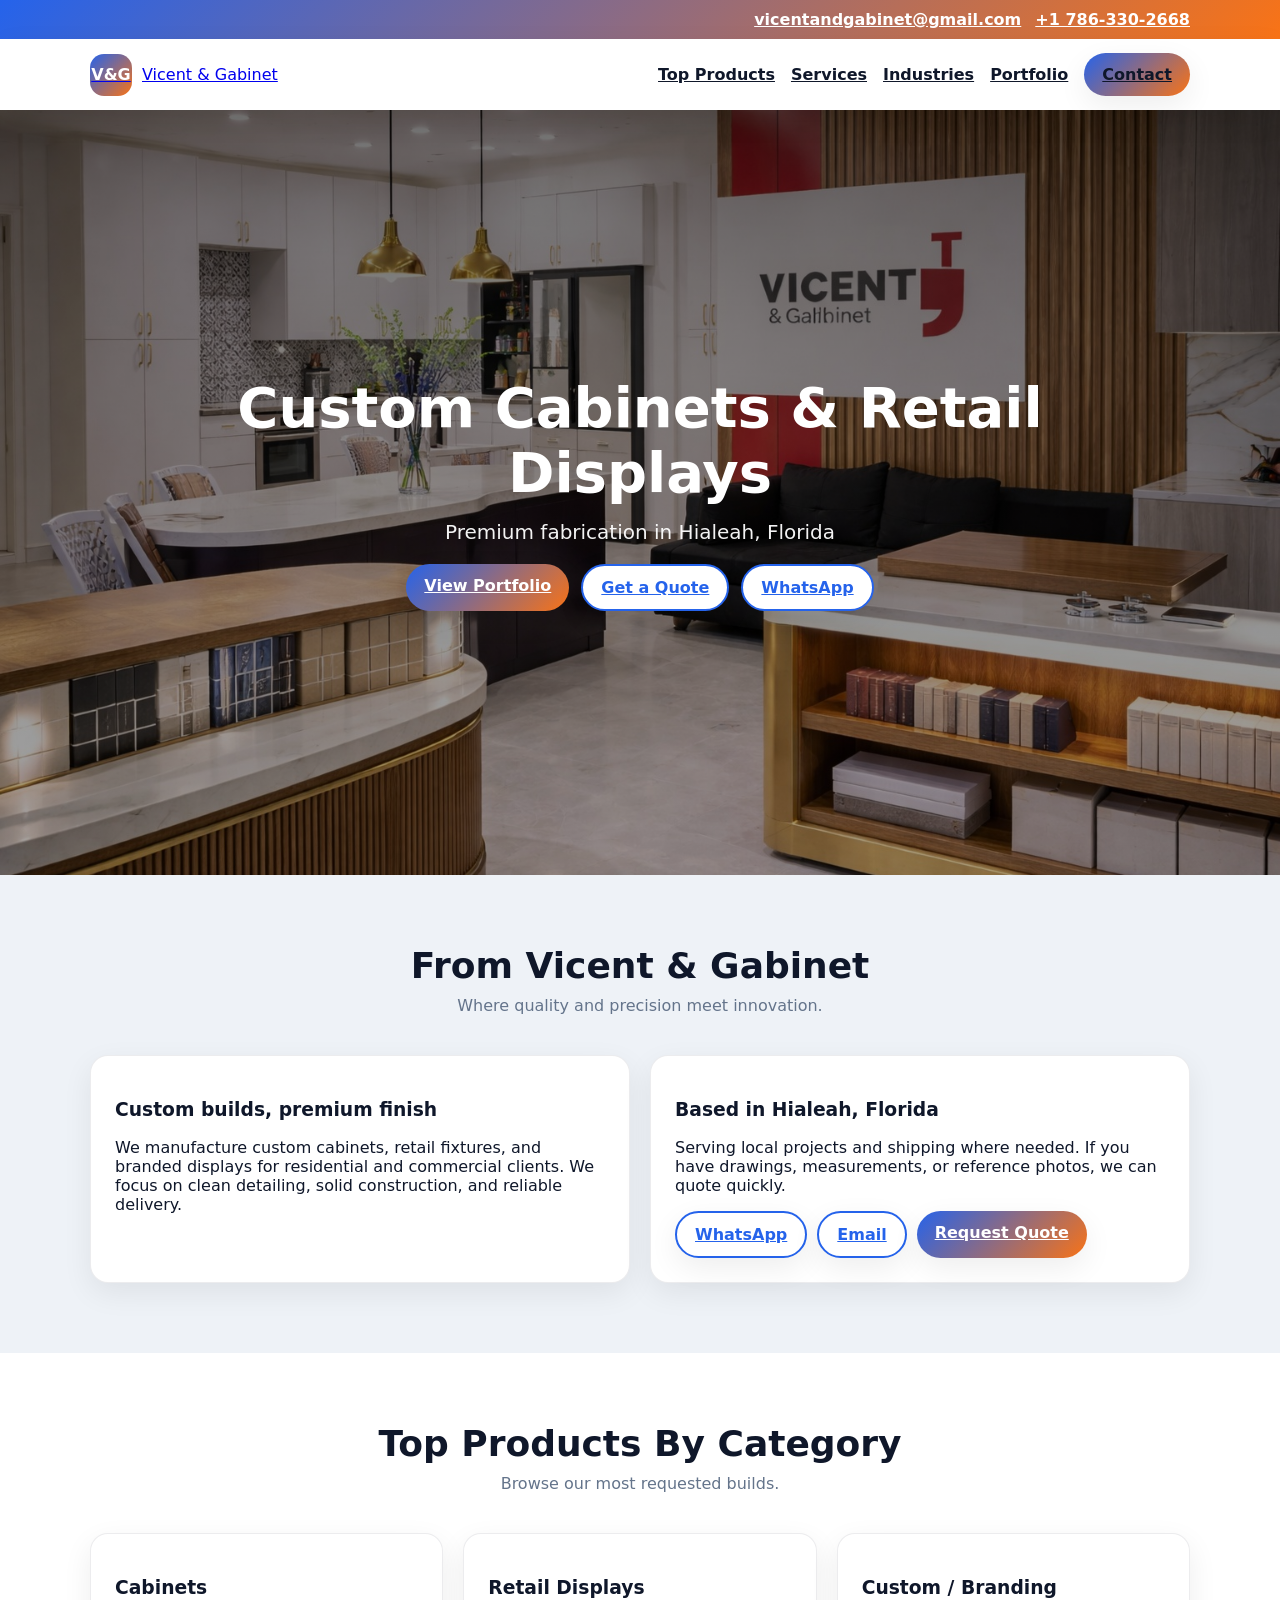
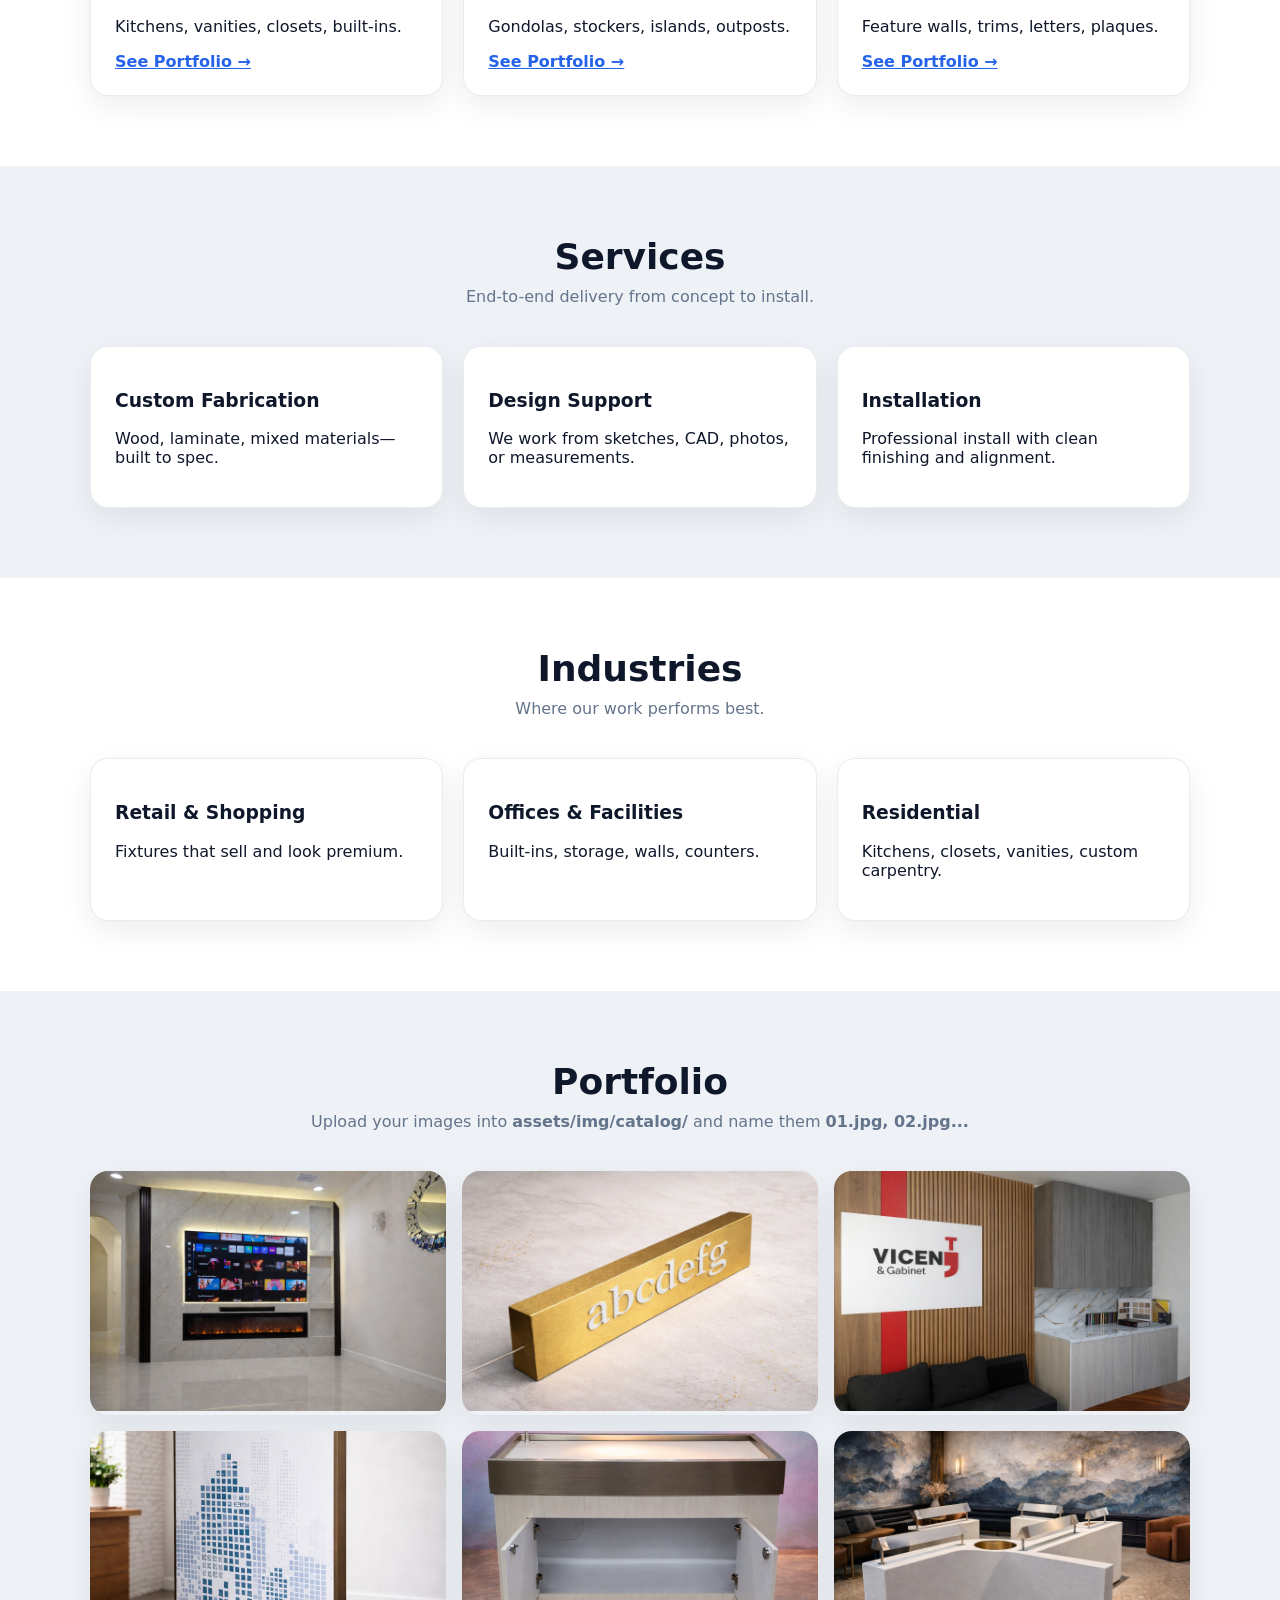
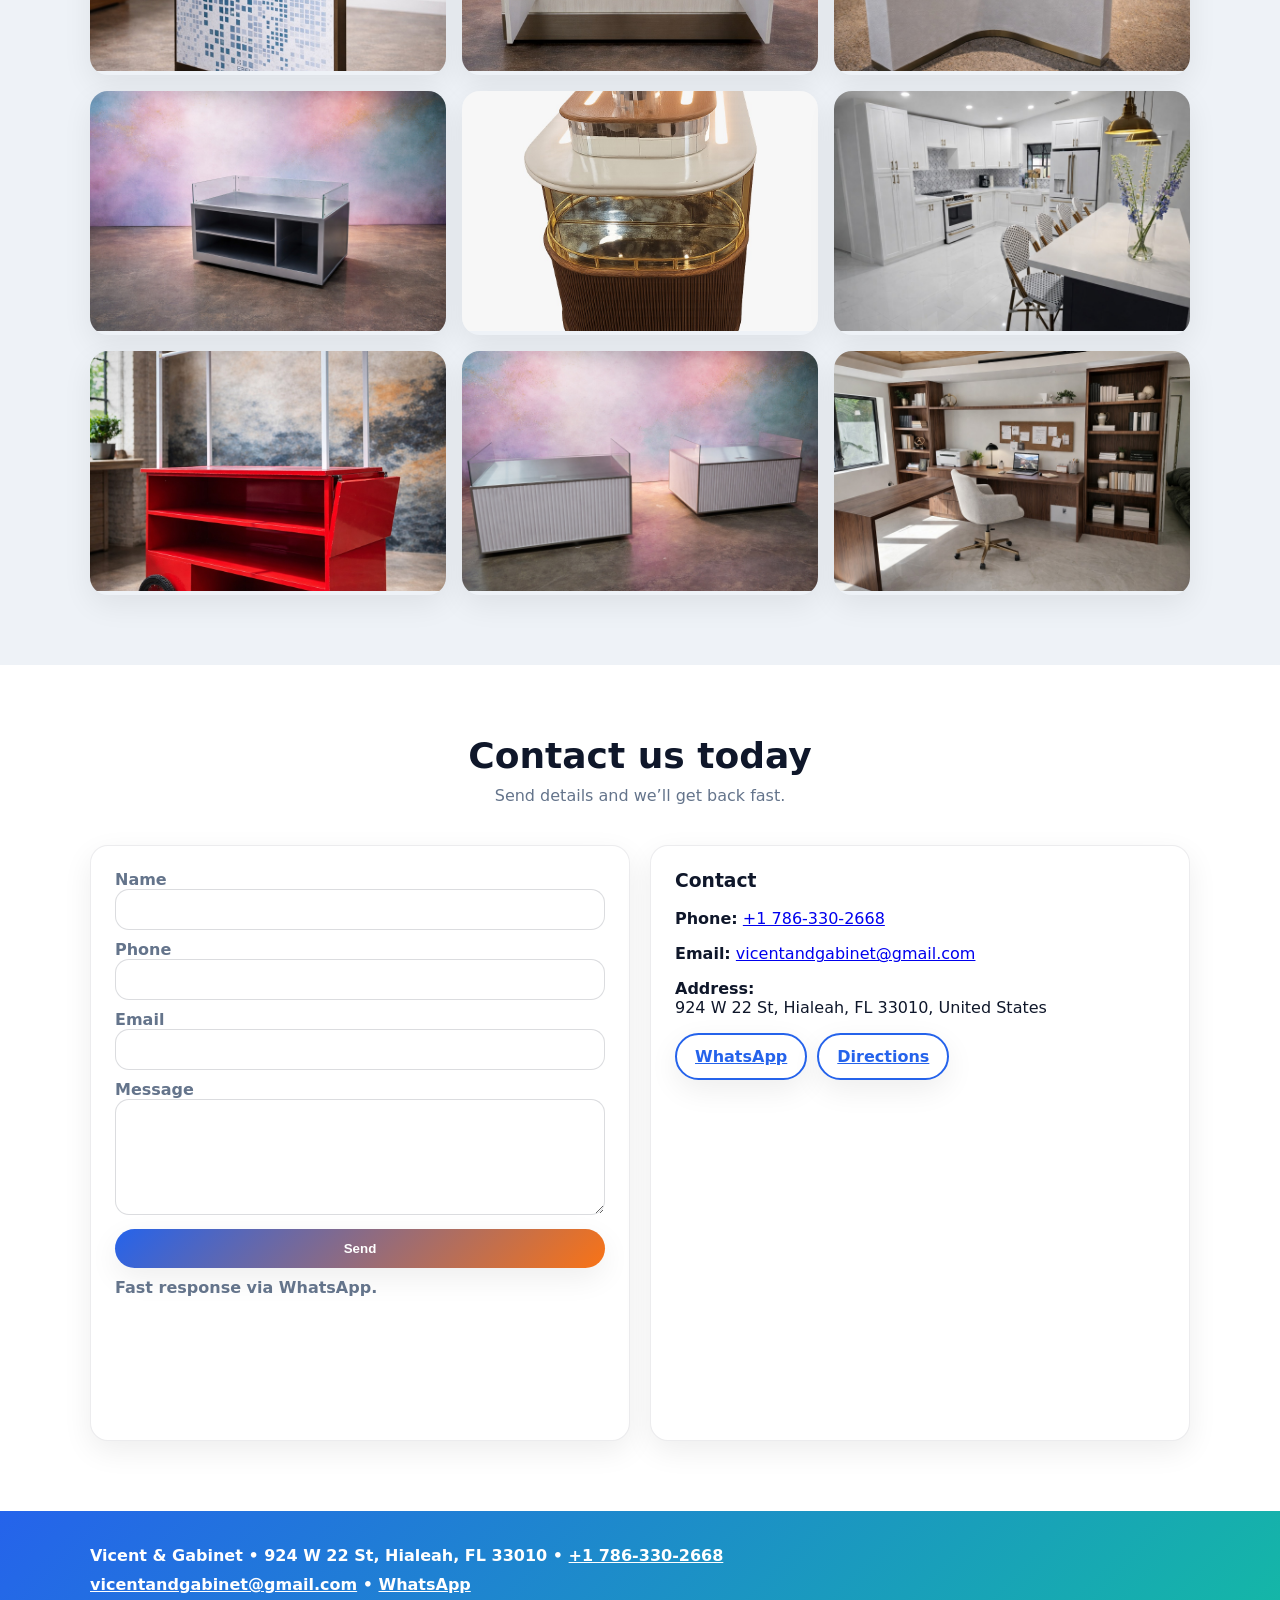
==== commit 4c495032: "Update index.html" ====
--- a/index.html
+++ b/index.html
@@ -3,7 +3,9 @@
 <head>
   <meta charset="utf-8" />
   <meta name="viewport" content="width=device-width,initial-scale=1" />
-  <title>Vicent & Gabinet | Custom Cabinets & Retail Displays | Hialeah, FL</title>
+  <title>Vicent & Gabinet INC| Custom Cabinets & Retail Displays | Hialeah, FL</title>
+  <link rel="icon" type="image/png" href="assets/favicon.png">
+<link rel="apple-touch-icon" href="assets/favicon.png">
   <meta name="description" content="Custom cabinets, millwork, retail displays, fixtures, gondolas, acrylic & wood fabrication in Hialeah, Florida. Fast quotes." />
   <link rel="stylesheet" href="assets/css/styles.css" />
 </head>
--- a/assets/css/styles.css
+++ b/assets/css/styles.css
@@ -2,13 +2,17 @@
   --primary:#2563eb;
   --secondary:#f97316;
   --accent:#14b8a6;
-  --bg:#f8fafc;
-  --card:#ffffff;
+
+  --bg:#f1f5f9;           /* fondo general suave */
+  --section1:#ffffff;
+  --section2:#eef2f7;     /* gris azulado muy claro */
+  --section3:#f8fafc;     /* tono neutro */
+
   --text:#0f172a;
   --muted:#64748b;
   --radius:18px;
-  --shadow:0 10px 30px rgba(0,0,0,0.08);
-  --line: rgba(15,23,42,.10);
+  --shadow:0 10px 30px rgba(0,0,0,0.07);
+  --line: rgba(15,23,42,.08);
 }
 
 *{box-sizing:border-box}
@@ -20,9 +24,12 @@
   color:var(--text);
 }
 
-.container{width:min(1100px,92%); margin:auto}
-a{color:inherit; text-decoration:none}
-
+.container{
+  width:min(1100px,92%);
+  margin:auto;
+}
+
+/* TOP BAR */
 .topbar{
   background:linear-gradient(135deg,var(--primary),var(--secondary));
   color:white;
@@ -35,8 +42,9 @@
   gap:14px;
   flex-wrap:wrap;
 }
-.topbar a{color:white; text-decoration:underline}
-
+.topbar a{color:white}
+
+/* HEADER */
 .header{
   background:white;
   box-shadow:var(--shadow);
@@ -49,7 +57,6 @@
   justify-content:space-between;
   align-items:center;
   padding:14px 0;
-  gap:12px;
 }
 
 .brand__mark{
@@ -62,51 +69,51 @@
   place-items:center;
   font-weight:900;
 }
-.brand__name{font-weight:900}
 
 .nav{
   display:flex;
   gap:16px;
   align-items:center;
-  flex-wrap:wrap;
-}
-.nav a{font-weight:800; color:var(--text)}
-.nav a:hover{color:var(--primary)}
-
+}
+.nav a{
+  font-weight:800;
+  color:var(--text);
+}
+.nav a:hover{
+  color:var(--primary);
+}
+
+/* BOTONES */
 .btn{
   background:linear-gradient(135deg,var(--primary),var(--secondary));
   color:white;
-  padding:12px 16px;
+  padding:12px 18px;
   border-radius:999px;
+  font-weight:900;
   border:none;
-  font-weight:900;
   cursor:pointer;
   box-shadow:var(--shadow);
-  display:inline-flex;
-  align-items:center;
-  justify-content:center;
 }
 .btn--ghost{
   background:white;
   border:2px solid var(--primary);
   color:var(--primary);
-  box-shadow:none;
-}
-
-/* HERO full */
+}
+
+/* HERO */
 .hero-full{
-  min-height:82vh;
+  min-height:85vh;
   background:url('../img/hero.jpg') center/cover no-repeat;
   position:relative;
 }
 .hero-overlay{
-  min-height:82vh;
-  background:linear-gradient(180deg, rgba(0,0,0,.55), rgba(0,0,0,.25));
+  min-height:85vh;
+  background:linear-gradient(180deg, rgba(0,0,0,.55), rgba(0,0,0,.35));
   display:flex;
   align-items:center;
   justify-content:center;
   text-align:center;
-  padding:34px 0;
+  padding:40px 0;
 }
 .hero-content{
   color:white;
@@ -114,58 +121,92 @@
   padding:0 16px;
 }
 .hero-content h1{
-  margin:0 0 12px;
-  font-size: clamp(30px, 7vw, 56px);
-  line-height:1.05;
+  margin:0 0 15px;
+  font-size: clamp(32px, 6vw, 56px);
 }
 .hero-content p{
   margin:0;
-  font-size: clamp(15px, 3.5vw, 20px);
+  font-size: clamp(16px, 3vw, 20px);
   opacity:.95;
 }
 
-/* Sections */
-.section{padding:56px 0}
-.section__head{text-align:center; margin-bottom:28px}
-.section__head h2{margin:0 0 10px; font-size: clamp(24px, 4.5vw, 34px)}
-.section__head p{margin:0; color:var(--muted); font-weight:750}
-
-.section--alt{background:#ffffff}
-
+/* SECCIONES */
+.section{
+  padding:70px 0;
+}
+
+/* alternancia automática */
+.section:nth-of-type(odd){
+  background:var(--section1);
+}
+.section:nth-of-type(even){
+  background:var(--section2);
+}
+
+/* sección más clara especial */
+.section--alt{
+  background:var(--section3);
+}
+
+.section__head{
+  text-align:center;
+  margin-bottom:40px;
+}
+.section__head h2{
+  margin:0 0 10px;
+  font-size: clamp(26px, 4vw, 36px);
+}
+.section__head p{
+  margin:0;
+  color:var(--muted);
+}
+
+/* CARDS */
 .card{
-  background:var(--card);
-  padding:22px;
+  background:white;
+  padding:24px;
   border-radius:var(--radius);
   box-shadow:var(--shadow);
   border:1px solid var(--line);
-}
-.card h3{margin:0 0 10px}
-.card p{margin:0; color:var(--muted); font-weight:650; line-height:1.5}
-
-.grid{display:grid; gap:18px}
-.grid--3{grid-template-columns:repeat(3,1fr)}
-.grid--2{grid-template-columns:repeat(2,1fr)}
-
+  transition:.2s ease;
+}
+.card:hover{
+  transform:translateY(-4px);
+}
+
+.grid{
+  display:grid;
+  gap:20px;
+}
+.grid--3{
+  grid-template-columns:repeat(3,1fr);
+}
+.grid--2{
+  grid-template-columns:repeat(2,1fr);
+}
+
+/* PORTFOLIO */
 .masonry{
   display:grid;
   grid-template-columns:repeat(3,1fr);
-  gap:14px;
+  gap:16px;
 }
 .tile{
   overflow:hidden;
   border-radius:var(--radius);
   box-shadow:var(--shadow);
-  border:1px solid var(--line);
-  background:white;
 }
 .tile img{
   width:100%;
   height:240px;
   object-fit:cover;
-  display:block;
-}
-
-/* Map */
+  transition:.3s;
+}
+.tile:hover img{
+  transform:scale(1.05);
+}
+
+/* MAPA */
 .mapWrap iframe{
   width:100%;
   height:320px;
@@ -173,15 +214,17 @@
   border-radius:var(--radius);
 }
 
-/* Footer */
+/* FOOTER */
 .footer{
-  background:linear-gradient(135deg,var(--primary),var(--secondary));
-  color:white;
-  padding:28px 0;
-}
-.footer a{color:white; text-decoration:underline}
-
-/* Burger menu */
+  background:linear-gradient(135deg,var(--primary),var(--accent));
+  color:white;
+  padding:35px 0;
+}
+.footer a{
+  color:white;
+}
+
+/* BURGER */
 .burger{
   display:none;
   width:46px;
@@ -190,7 +233,6 @@
   border:1px solid var(--line);
   background:white;
   box-shadow:var(--shadow);
-  cursor:pointer;
 }
 .burger span{
   display:block;
@@ -199,12 +241,17 @@
   background:var(--text);
 }
 
-/* ✅ Mobile tweaks */
+/* MOBILE */
 @media (max-width: 920px){
-  .grid--3{grid-template-columns:1fr}
-  .grid--2{grid-template-columns:1fr}
-  .masonry{grid-template-columns:1fr}
-  .tile img{height:220px}
+
+  .grid--3,
+  .grid--2{
+    grid-template-columns:1fr;
+  }
+
+  .masonry{
+    grid-template-columns:1fr;
+  }
 
   .nav{
     position:absolute;
@@ -213,13 +260,12 @@
     width:min(360px, 92vw);
     display:none;
     flex-direction:column;
-    align-items:stretch;
-    padding:12px;
+    background:white;
+    padding:14px;
     border-radius:18px;
-    background:white;
     box-shadow:var(--shadow);
-    border:1px solid var(--line);
   }
   .nav.is-open{display:flex}
+
   .burger{display:block}
 }
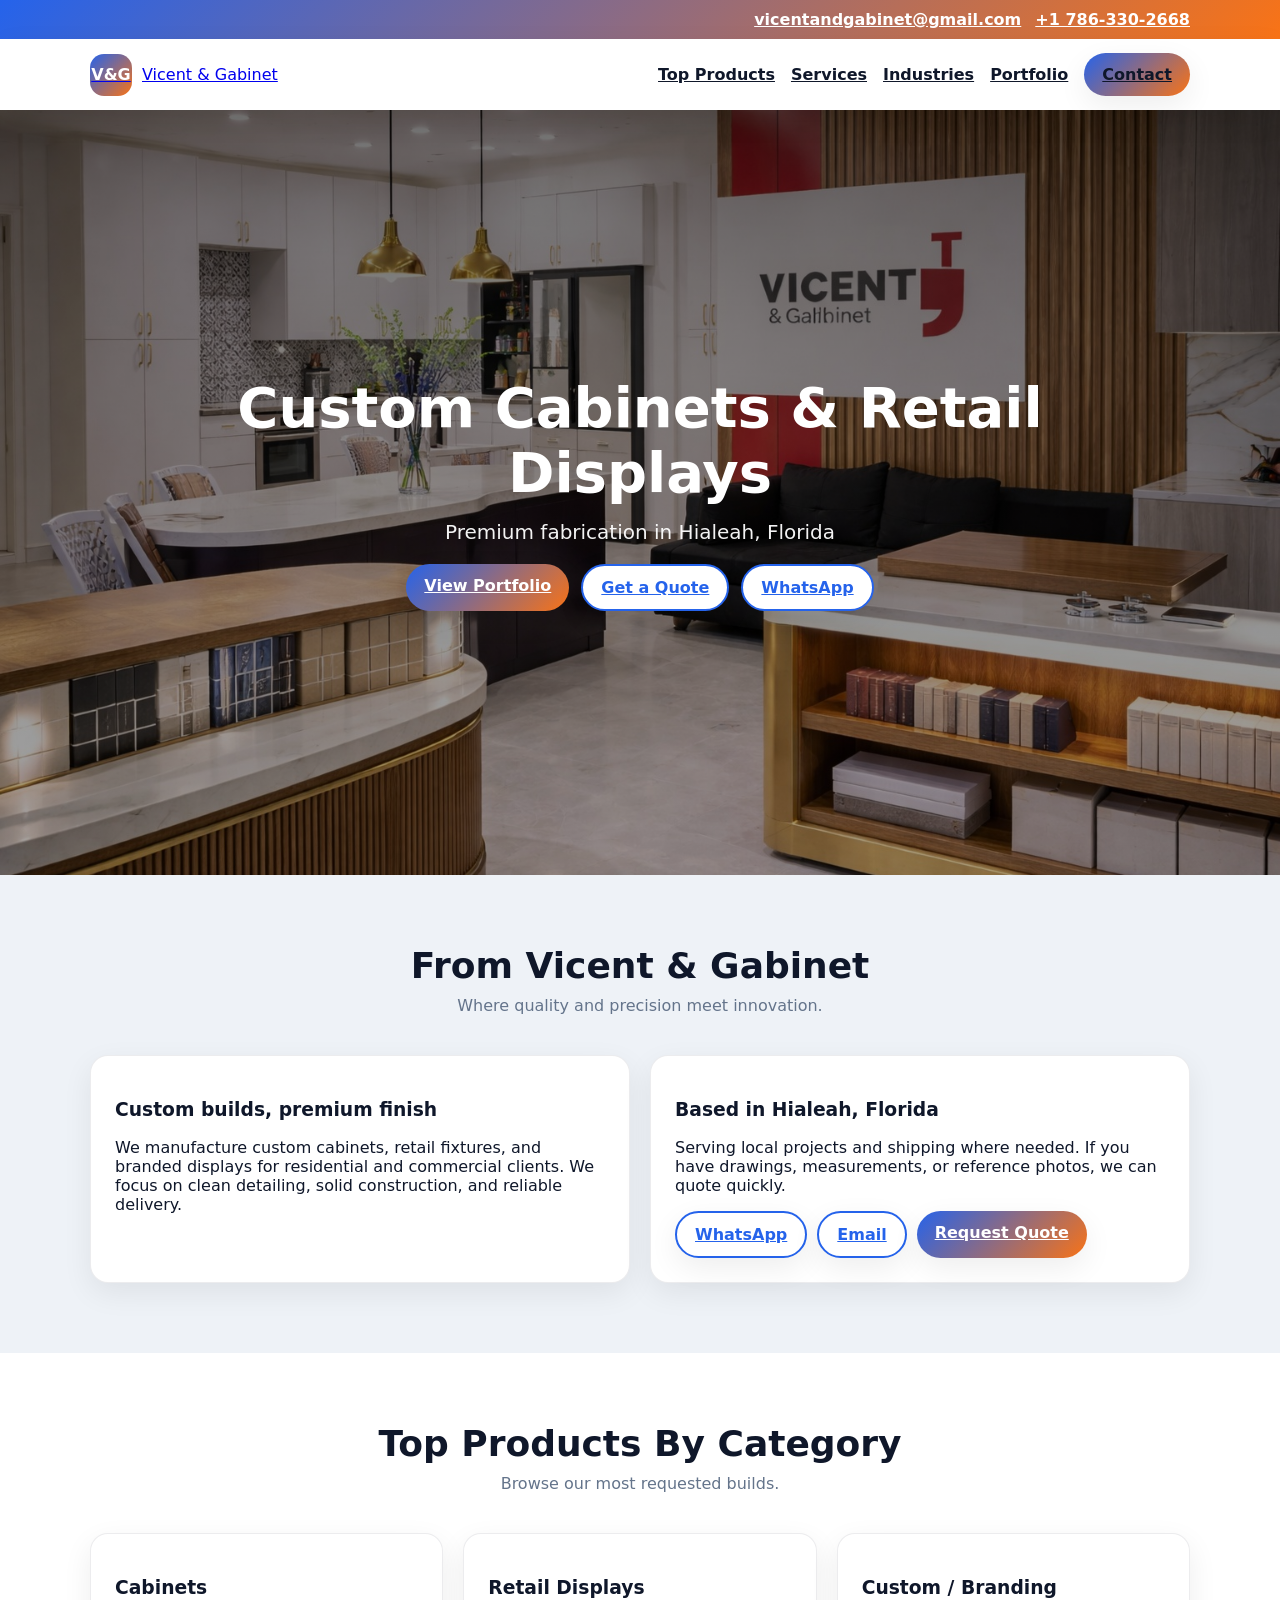
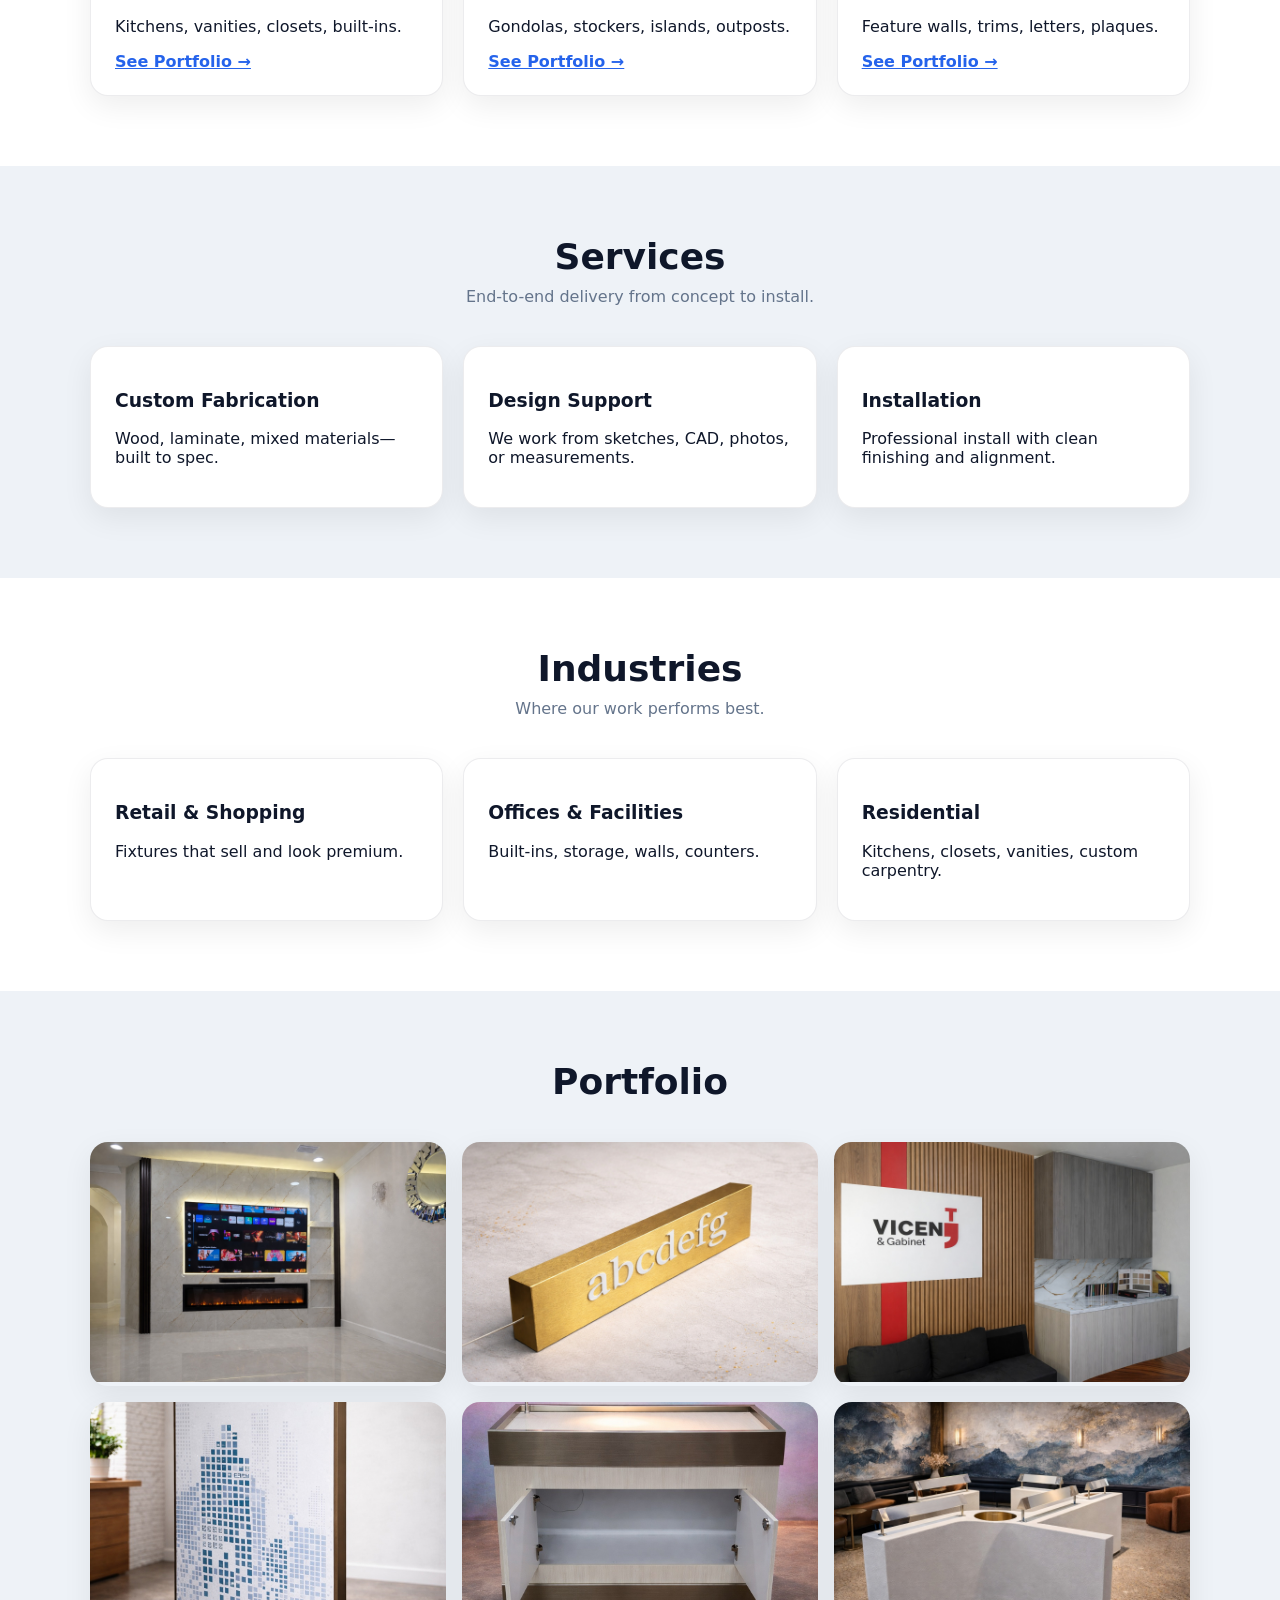
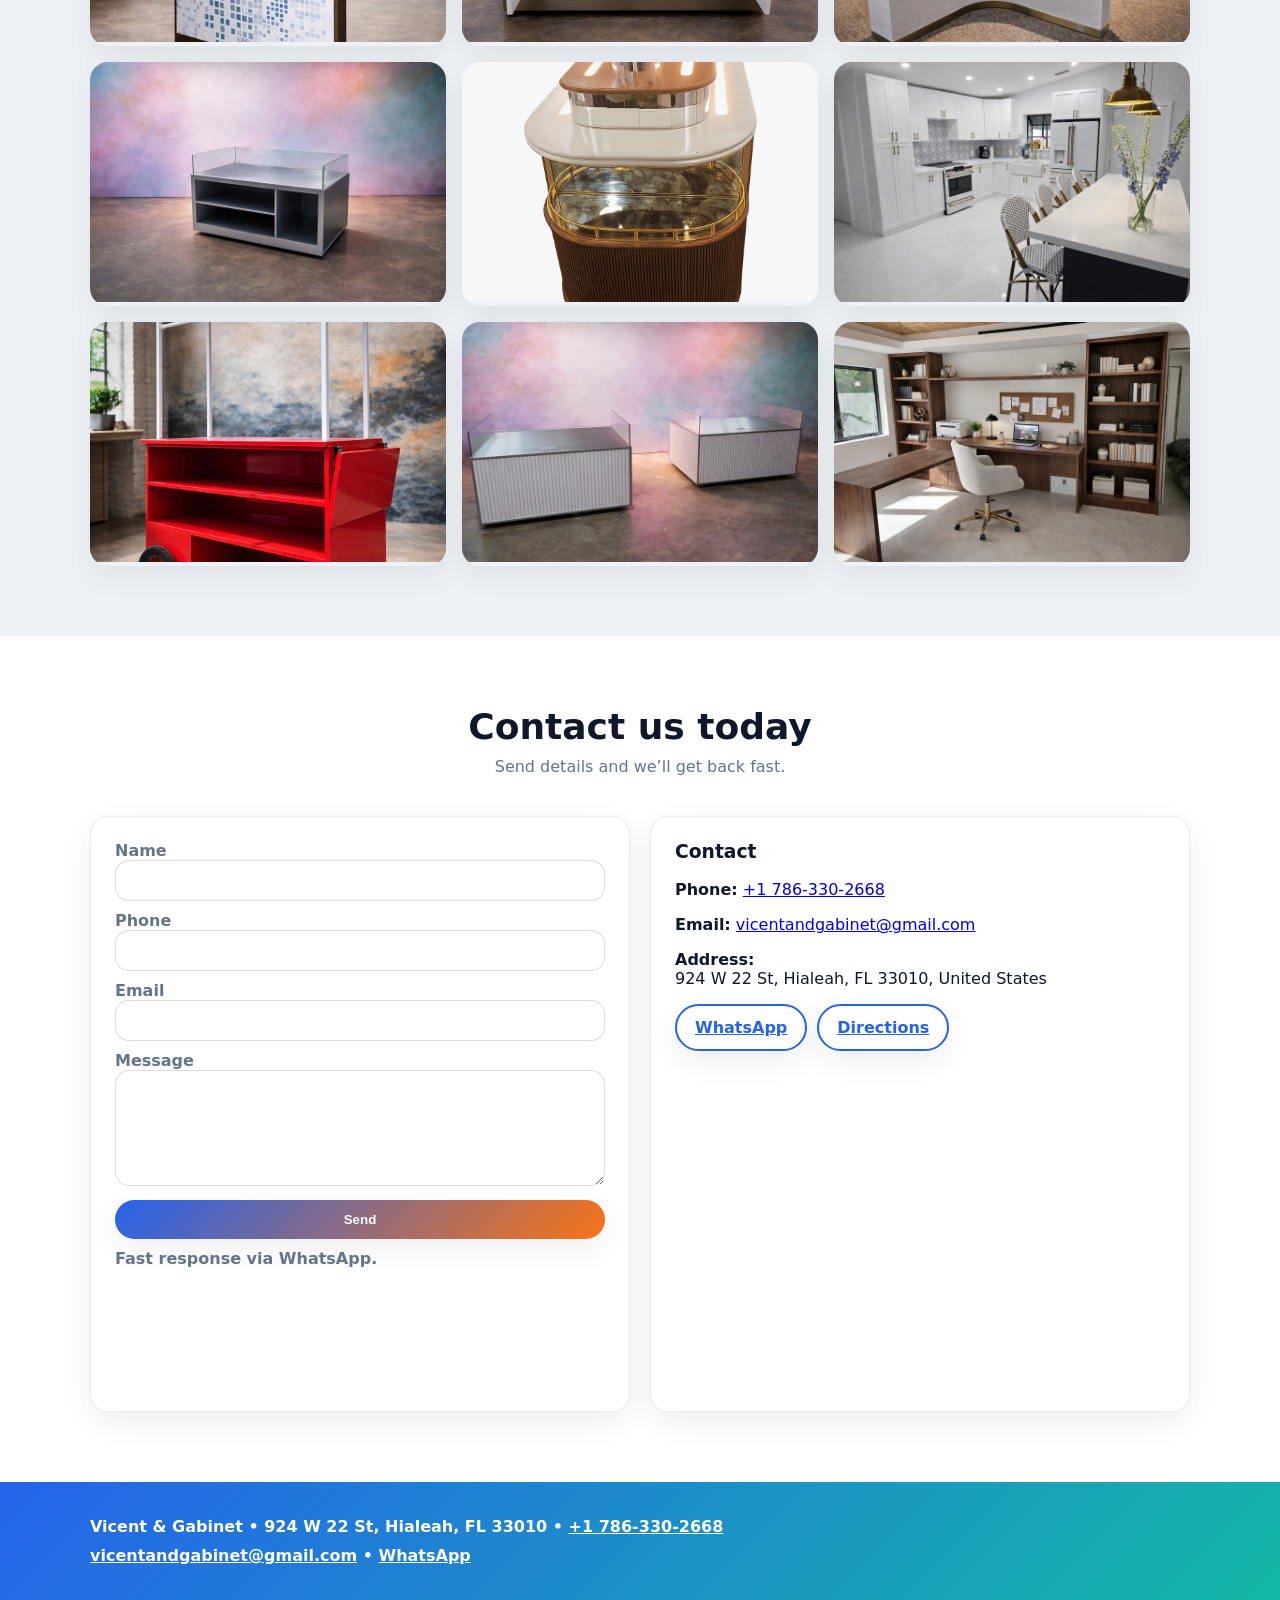
==== commit 3d8208fb: "Update index.html" ====
--- a/index.html
+++ b/index.html
@@ -169,7 +169,7 @@
       <div class="container">
         <div class="section__head">
           <h2>Portfolio</h2>
-          <p>Upload your images into <b>assets/img/catalog/</b> and name them <b>01.jpg, 02.jpg...</b></p>
+          <p></b></p>
         </div>
 
         <div class="masonry">
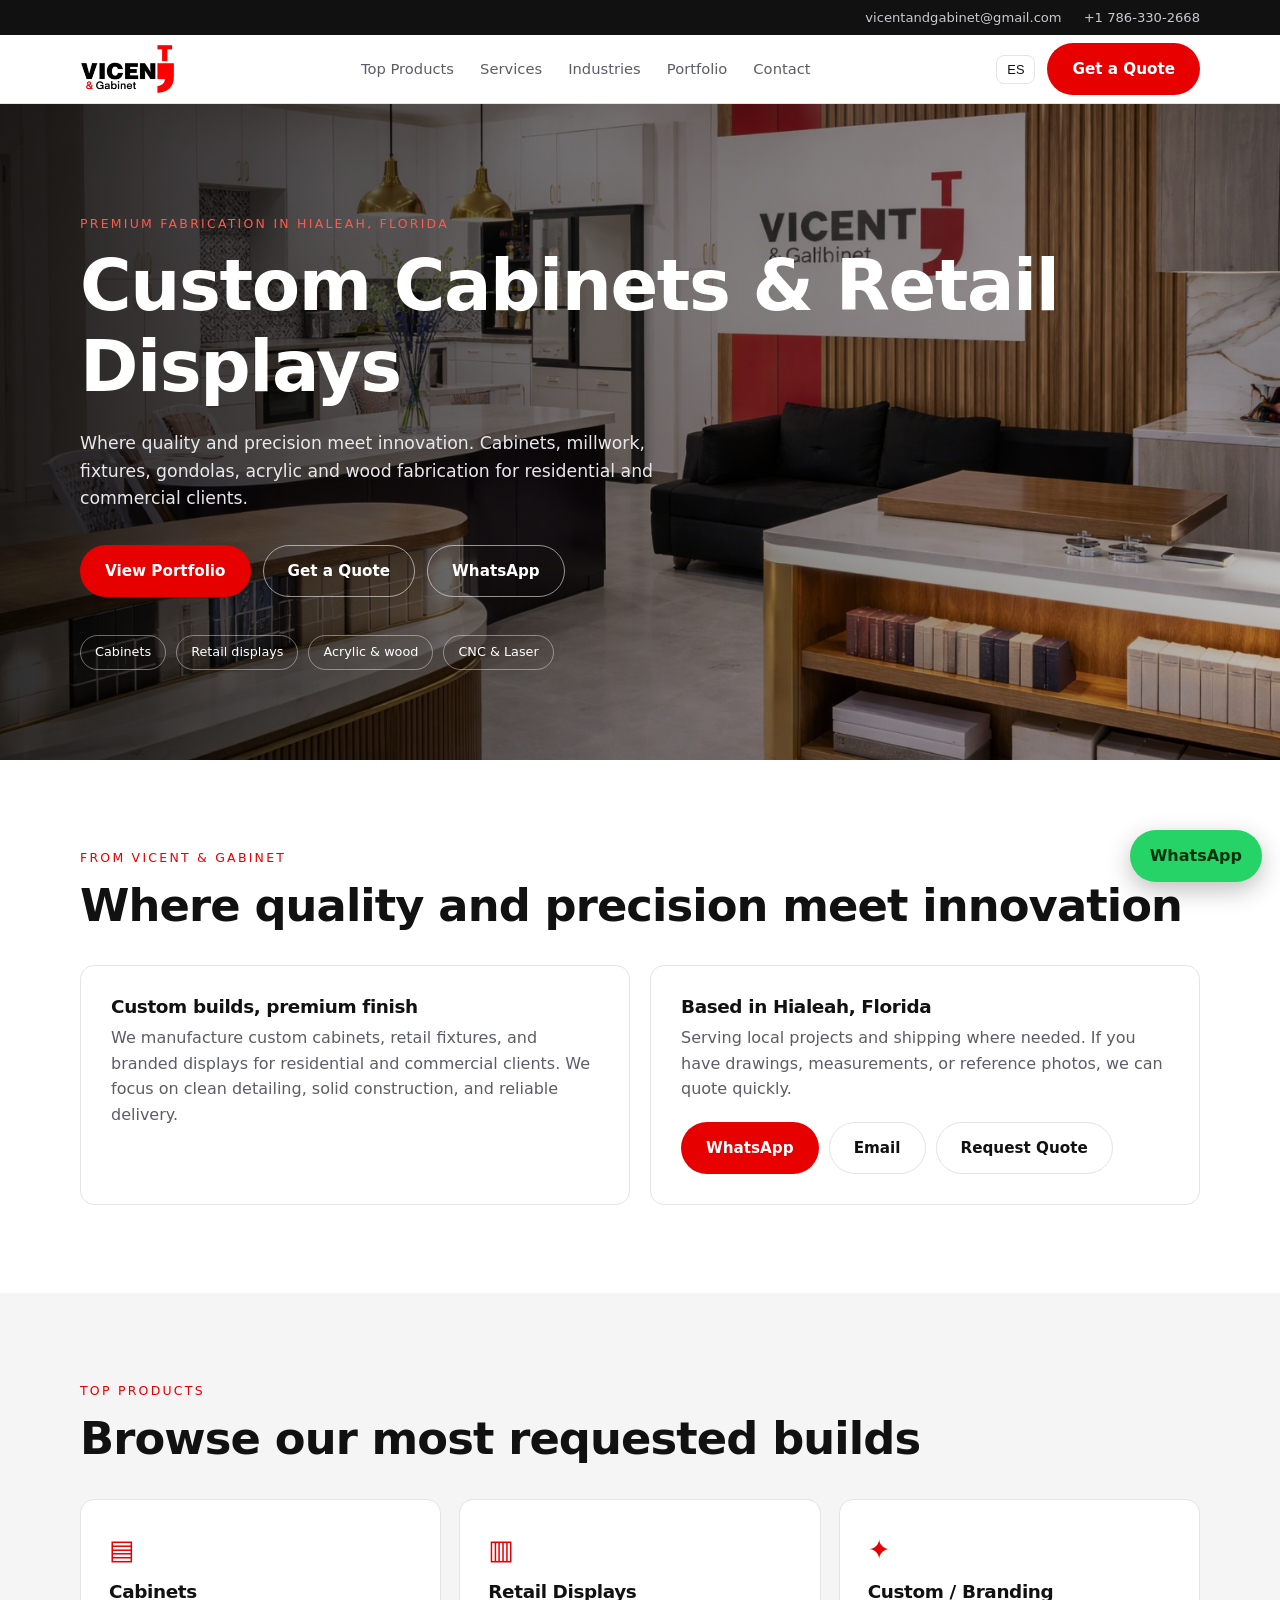
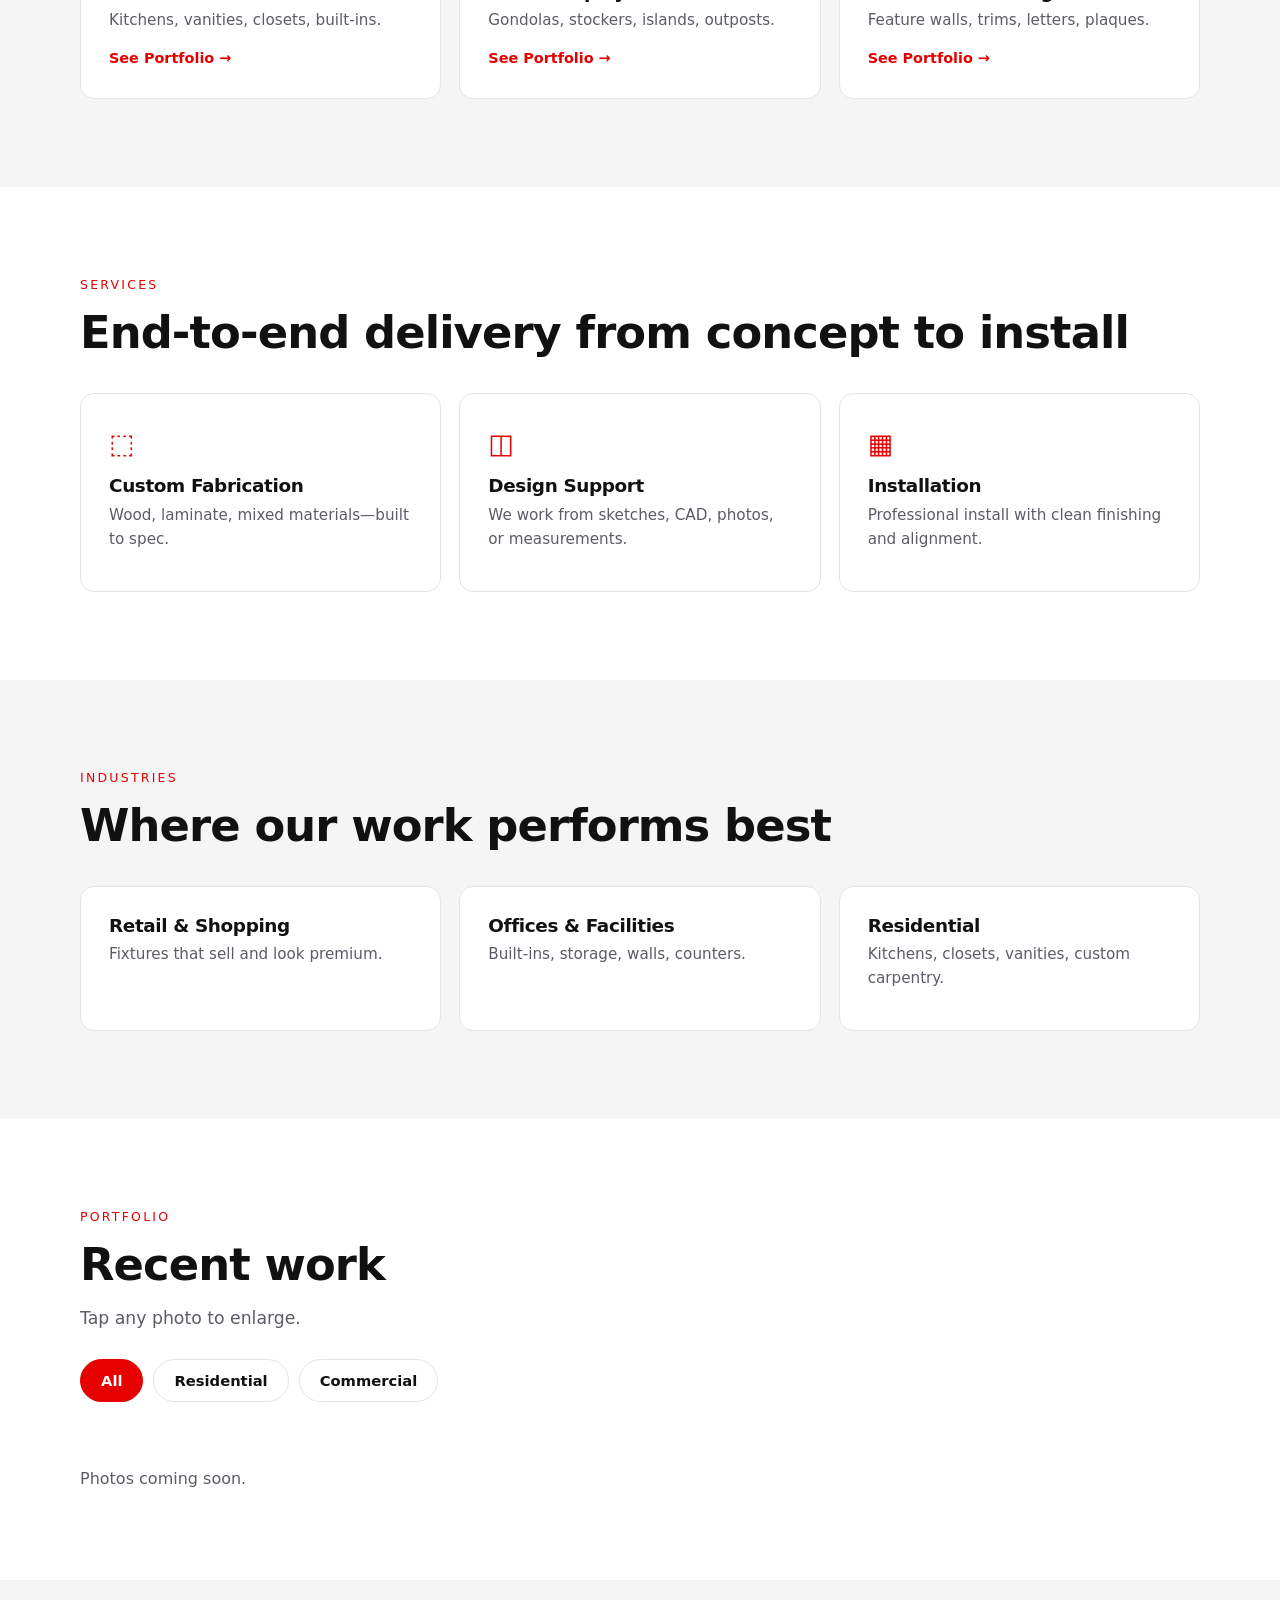
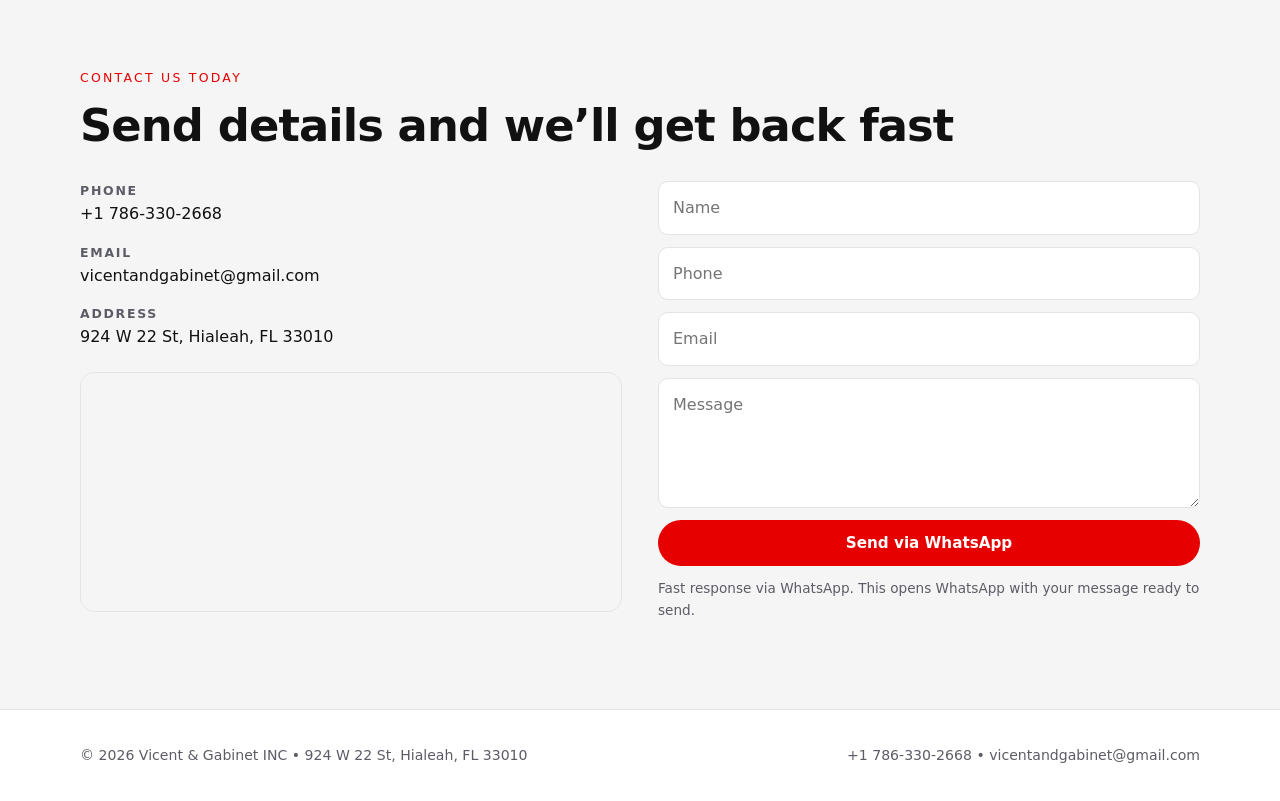
==== commit 73bebef3: "Update index.html" ====
--- a/index.html
+++ b/index.html
@@ -1,293 +1,381 @@
 <!doctype html>
 <html lang="en">
 <head>
-  <meta charset="utf-8" />
-  <meta name="viewport" content="width=device-width,initial-scale=1" />
-  <title>Vicent & Gabinet INC| Custom Cabinets & Retail Displays | Hialeah, FL</title>
-  <link rel="icon" type="image/png" href="assets/favicon.png">
-<link rel="apple-touch-icon" href="assets/favicon.png">
-  <meta name="description" content="Custom cabinets, millwork, retail displays, fixtures, gondolas, acrylic & wood fabrication in Hialeah, Florida. Fast quotes." />
-  <link rel="stylesheet" href="assets/css/styles.css" />
+<meta charset="utf-8">
+<meta name="viewport" content="width=device-width, initial-scale=1">
+<title>Vicent & Gabinet INC | Custom Cabinets & Retail Displays | Hialeah, FL</title>
+<meta name="description" content="Custom cabinets, millwork, retail displays, fixtures, gondolas, acrylic & wood fabrication in Hialeah, Florida. Fast quotes.">
+<meta name="theme-color" content="#ffffff">
+<meta property="og:title" content="Vicent & Gabinet INC | Custom Cabinets & Retail Displays">
+<meta property="og:description" content="Premium fabrication in Hialeah, Florida. Cabinets, retail displays, gondolas, acrylic & wood.">
+<meta property="og:type" content="website">
+<style>
+  :root{
+    --bg:#ffffff; --bg2:#f5f5f6; --card:#ffffff; --line:#e4e4e7;
+    --text:#111111; --muted:#5c5c66; --accent:#e60000; --accent2:#ff2d1f;
+    --radius:14px; --max:1160px;
+  }
+  *{box-sizing:border-box;margin:0;padding:0}
+  html{scroll-behavior:smooth;scroll-padding-top:80px}
+  body{font-family:system-ui,-apple-system,"Segoe UI",Roboto,sans-serif;background:var(--bg);color:var(--text);line-height:1.6}
+  img{max-width:100%;display:block}
+  a{color:inherit;text-decoration:none}
+  .wrap{max-width:var(--max);margin:0 auto;padding:0 20px}
+  section{padding:88px 0}
+  .eyebrow{font-size:.78rem;letter-spacing:.18em;text-transform:uppercase;color:var(--accent);margin-bottom:12px}
+  h1,h2,h3{line-height:1.15;letter-spacing:-.02em}
+  h1{font-size:clamp(2.4rem,6vw,4.4rem)}
+  h2{font-size:clamp(1.8rem,4vw,2.8rem);margin-bottom:14px}
+  h3{font-size:1.15rem;margin-bottom:6px}
+  .lead{color:var(--muted);max-width:640px;font-size:1.08rem}
+  .btn{display:inline-block;padding:13px 24px;border-radius:999px;font-weight:600;font-size:.95rem;border:1px solid transparent;transition:.2s;cursor:pointer;font-family:inherit}
+  .btn-primary{background:var(--accent);color:#fff}
+  .btn-primary:hover{background:var(--accent2)}
+  .btn-ghost{border-color:var(--line);color:var(--text);background:none}
+  .btn-ghost:hover{border-color:var(--accent);color:var(--accent)}
+
+  .topbar{background:#111;font-size:.82rem;color:#c9c9cf}
+  .topbar .wrap{display:flex;justify-content:flex-end;gap:22px;padding-top:7px;padding-bottom:7px;flex-wrap:wrap}
+  .topbar a:hover{color:var(--accent)}
+
+  header{position:sticky;top:0;z-index:50;background:rgba(255,255,255,.93);backdrop-filter:blur(10px);border-bottom:1px solid var(--line)}
+  .nav{display:flex;align-items:center;justify-content:space-between;height:68px}
+  .logo{display:flex;align-items:center;gap:12px;font-weight:700}
+  .logo img{height:50px;width:auto}
+  nav ul{display:flex;gap:26px;list-style:none;font-size:.92rem;color:var(--muted)}
+  nav a:hover{color:var(--text)}
+  .nav-right{display:flex;align-items:center;gap:12px}
+  .lang{background:none;border:1px solid var(--line);color:var(--text);border-radius:8px;padding:6px 10px;font-size:.8rem;cursor:pointer}
+  .burger{display:none;background:none;border:0;color:var(--text);font-size:1.6rem;cursor:pointer}
+
+  .hero{padding:110px 0 90px;background:
+    radial-gradient(900px 400px at 85% -10%,rgba(230,0,0,.09),transparent 60%),
+    linear-gradient(180deg,var(--bg),var(--bg2))}
+  .hero .lead{margin:22px 0 32px}
+  .hero-actions{display:flex;gap:12px;flex-wrap:wrap}
+  .hero-tags{display:flex;gap:10px;flex-wrap:wrap;margin-top:38px}
+  .tag{font-size:.8rem;color:var(--muted);border:1px solid var(--line);border-radius:999px;padding:6px 14px}
+
+  /* Foto de portada: se activa sola si existe assets/img/hero.jpg */
+  .hero.has-photo{background:linear-gradient(90deg,rgba(0,0,0,.82),rgba(0,0,0,.45) 60%,rgba(0,0,0,.25)),url(assets/img/hero.jpg) center/cover no-repeat;color:#fff}
+  .hero.has-photo .eyebrow{color:#ff5a4d}
+  .hero.has-photo .lead{color:#e8e8ec}
+  .hero.has-photo .tag{color:#fff;border-color:rgba(255,255,255,.4)}
+  .hero.has-photo .btn-ghost{color:#fff;border-color:rgba(255,255,255,.55)}
+  .hero.has-photo .btn-ghost:hover{background:#fff;color:#111;border-color:#fff}
+
+  .about{display:grid;grid-template-columns:1fr 1fr;gap:20px;margin-top:34px}
+  .panel{background:var(--card);border:1px solid var(--line);border-radius:var(--radius);padding:30px}
+  .panel p{color:var(--muted);margin-top:8px}
+  .panel .row{display:flex;gap:10px;flex-wrap:wrap;margin-top:20px}
+
+  .cols3{display:grid;grid-template-columns:repeat(3,1fr);gap:18px;margin-top:34px}
+  .card{background:var(--card);border:1px solid var(--line);border-radius:var(--radius);padding:28px;transition:.25s}
+  a.card:hover{border-color:var(--accent);transform:translateY(-3px);box-shadow:0 10px 26px rgba(0,0,0,.08)}
+  .card .ico{font-size:1.7rem;color:var(--accent);margin-bottom:10px}
+  .card p{color:var(--muted);font-size:.95rem;margin-bottom:12px}
+  .card .more{color:var(--accent);font-weight:600;font-size:.9rem}
+
+  .filters{display:flex;gap:10px;flex-wrap:wrap;margin-top:26px}
+  .filters button{background:none;border:1px solid var(--line);color:var(--text);border-radius:999px;padding:9px 20px;font:inherit;font-size:.92rem;font-weight:600;cursor:pointer;transition:.2s}
+  .filters button:hover{border-color:var(--accent);color:var(--accent)}
+  .filters button.on{background:var(--accent);border-color:var(--accent);color:#fff}
+  .empty{display:none;margin-top:30px;color:var(--muted)}
+  .gallery{display:grid;grid-template-columns:repeat(4,1fr);gap:12px;margin-top:34px}
+  .gallery button{padding:0;border:1px solid var(--line);border-radius:12px;overflow:hidden;background:var(--card);cursor:zoom-in;aspect-ratio:1/1}
+  .gallery img{width:100%;height:100%;object-fit:cover;transition:transform .35s}
+  .gallery button:hover img{transform:scale(1.05)}
+
+  .lightbox{position:fixed;inset:0;background:rgba(0,0,0,.92);display:none;align-items:center;justify-content:center;z-index:100;padding:20px}
+  .lightbox.on{display:flex}
+  .lightbox img{max-height:90vh;max-width:92vw;border-radius:10px}
+  .lightbox .x{position:absolute;top:16px;right:20px;color:#fff;font-size:2rem;background:none;border:0;cursor:pointer}
+
+  .contact-grid{display:grid;grid-template-columns:1fr 1fr;gap:36px;margin-top:30px}
+  .info-list{list-style:none;display:grid;gap:16px;margin-bottom:22px}
+  .info-list b{display:block;font-size:.78rem;letter-spacing:.14em;text-transform:uppercase;color:var(--muted)}
+  .info-list a:hover{color:var(--accent)}
+  .map{border:1px solid var(--line);border-radius:var(--radius);width:100%;height:240px;filter:grayscale(.15)}
+  form{display:grid;gap:12px}
+  input,textarea{width:100%;background:var(--card);border:1px solid var(--line);color:var(--text);border-radius:10px;padding:13px 14px;font:inherit}
+  input:focus,textarea:focus{outline:none;border-color:var(--accent)}
+  textarea{min-height:130px;resize:vertical}
+  .note{color:var(--muted);font-size:.85rem}
+
+  footer{border-top:1px solid var(--line);padding:34px 0;color:var(--muted);font-size:.88rem}
+  .foot{display:flex;justify-content:space-between;gap:16px;flex-wrap:wrap}
+
+  .wa{position:fixed;right:18px;bottom:18px;background:#25d366;color:#06310f;font-weight:700;border-radius:999px;padding:13px 20px;box-shadow:0 8px 24px rgba(0,0,0,.25);z-index:60}
+
+  @media(max-width:900px){
+    section{padding:64px 0}
+    nav{display:none;position:absolute;top:68px;left:0;right:0;background:var(--bg);border-bottom:1px solid var(--line);padding:18px 20px}
+    nav.open{display:block}
+    nav ul{flex-direction:column;gap:16px}
+    .burger{display:block}
+    .about,.contact-grid{grid-template-columns:1fr}
+    .cols3{grid-template-columns:1fr}
+    .gallery{grid-template-columns:repeat(3,1fr)}
+    .nav-right .btn{display:none}
+  }
+  @media(max-width:560px){
+    .gallery{grid-template-columns:repeat(2,1fr)}
+    .topbar .wrap{justify-content:center}
+  }
+</style>
 </head>
-
 <body>
-  <!-- Top bar -->
-  <div class="topbar">
-    <div class="container topbar__inner">
-      <a href="mailto:vicentandgabinet@gmail.com">vicentandgabinet@gmail.com</a>
-      <a href="tel:+17863302668">+1 786-330-2668</a>
-    </div>
+
+<div class="topbar">
+  <div class="wrap">
+    <a href="mailto:vicentandgabinet@gmail.com">vicentandgabinet@gmail.com</a>
+    <a href="tel:+17863302668">+1 786-330-2668</a>
   </div>
-
-  <!-- Header -->
-  <header class="header">
-    <div class="container header__inner">
-      <a class="brand" href="#home" style="display:flex;align-items:center;gap:10px;">
-        <span class="brand__mark">V&G</span>
-        <span class="brand__name">Vicent & Gabinet</span>
-      </a>
-
-      <!-- Burger (mobile) -->
-      <button class="burger" aria-label="Open menu" aria-expanded="false" data-burger>
-        <span></span><span></span><span></span>
-      </button>
-
-      <nav class="nav" data-nav>
-        <a href="#products">Top Products</a>
-        <a href="#services">Services</a>
-        <a href="#industries">Industries</a>
-        <a href="#catalog">Portfolio</a>
-        <a class="btn" href="#contact">Contact</a>
-      </nav>
-    </div>
-  </header>
-
-  <main id="home">
-
-    <!-- HERO FULL -->
-    <section class="hero-full">
-      <div class="hero-overlay">
-        <div class="hero-content">
-          <h1>Custom Cabinets & Retail Displays</h1>
-          <p>Premium fabrication in Hialeah, Florida</p>
-
-          <div class="hero-buttons" style="margin-top:20px;display:flex;gap:12px;justify-content:center;flex-wrap:wrap;">
-            <a class="btn" href="#catalog">View Portfolio</a>
-            <a class="btn btn--ghost" href="#contact">Get a Quote</a>
-            <a class="btn btn--ghost" target="_blank" rel="noopener" href="https://wa.me/17863302668">WhatsApp</a>
+</div>
+
+<header>
+  <div class="wrap nav">
+    <a href="#home" class="logo" aria-label="Vicent &amp; Gabinet">
+      <img src="assets/img/logo.png" alt="Vicent &amp; Gabinet" onerror="this.onerror=null;this.src='[data-uri]'">
+    </a>
+    <nav id="menu">
+      <ul>
+        <li><a href="#products" data-en="Top Products" data-es="Productos">Top Products</a></li>
+        <li><a href="#services" data-en="Services" data-es="Servicios">Services</a></li>
+        <li><a href="#industries" data-en="Industries" data-es="Industrias">Industries</a></li>
+        <li><a href="#catalog" data-en="Portfolio" data-es="Portafolio">Portfolio</a></li>
+        <li><a href="#contact" data-en="Contact" data-es="Contacto">Contact</a></li>
+      </ul>
+    </nav>
+    <div class="nav-right">
+      <button class="lang" id="langBtn" aria-label="Change language">ES</button>
+      <a class="btn btn-primary" href="#contact" data-en="Get a Quote" data-es="Pedir cotización">Get a Quote</a>
+      <button class="burger" id="burger" aria-label="Menu">☰</button>
+    </div>
+  </div>
+</header>
+
+<main id="home">
+
+  <!-- HERO -->
+  <section class="hero">
+    <div class="wrap">
+      <p class="eyebrow" data-en="Premium fabrication in Hialeah, Florida" data-es="Fabricación premium en Hialeah, Florida">Premium fabrication in Hialeah, Florida</p>
+      <h1 data-en="Custom Cabinets &amp; Retail Displays" data-es="Gabinetes a medida y exhibidores retail">Custom Cabinets &amp; Retail Displays</h1>
+      <p class="lead" data-en="Where quality and precision meet innovation. Cabinets, millwork, fixtures, gondolas, acrylic and wood fabrication for residential and commercial clients."
+         data-es="Donde la calidad y la precisión se encuentran con la innovación. Gabinetes, carpintería, fixtures, góndolas y fabricación en acrílico y madera para clientes residenciales y comerciales.">Where quality and precision meet innovation. Cabinets, millwork, fixtures, gondolas, acrylic and wood fabrication for residential and commercial clients.</p>
+      <div class="hero-actions">
+        <a class="btn btn-primary" href="#catalog" data-en="View Portfolio" data-es="Ver portafolio">View Portfolio</a>
+        <a class="btn btn-ghost" href="#contact" data-en="Get a Quote" data-es="Pedir cotización">Get a Quote</a>
+        <a class="btn btn-ghost" href="https://wa.me/17863302668" target="_blank" rel="noopener">WhatsApp</a>
+      </div>
+      <div class="hero-tags">
+        <span class="tag" data-en="Cabinets" data-es="Gabinetes">Cabinets</span>
+        <span class="tag" data-en="Retail displays" data-es="Exhibidores retail">Retail displays</span>
+        <span class="tag" data-en="Acrylic &amp; wood" data-es="Acrílico y madera">Acrylic &amp; wood</span>
+        <span class="tag">CNC &amp; Laser</span>
+      </div>
+    </div>
+  </section>
+
+  <!-- ABOUT -->
+  <section>
+    <div class="wrap">
+      <p class="eyebrow" data-en="From Vicent &amp; Gabinet" data-es="Desde Vicent &amp; Gabinet">From Vicent &amp; Gabinet</p>
+      <h2 data-en="Where quality and precision meet innovation" data-es="Calidad y precisión con innovación">Where quality and precision meet innovation</h2>
+      <div class="about">
+        <div class="panel">
+          <h3 data-en="Custom builds, premium finish" data-es="A medida, acabado premium">Custom builds, premium finish</h3>
+          <p data-en="We manufacture custom cabinets, retail fixtures, and branded displays for residential and commercial clients. We focus on clean detailing, solid construction, and reliable delivery."
+             data-es="Fabricamos gabinetes a medida, fixtures para retail y exhibidores de marca para clientes residenciales y comerciales. Nos enfocamos en detalles limpios, construcción sólida y entregas confiables.">We manufacture custom cabinets, retail fixtures, and branded displays for residential and commercial clients. We focus on clean detailing, solid construction, and reliable delivery.</p>
+        </div>
+        <div class="panel">
+          <h3 data-en="Based in Hialeah, Florida" data-es="Con base en Hialeah, Florida">Based in Hialeah, Florida</h3>
+          <p data-en="Serving local projects and shipping where needed. If you have drawings, measurements, or reference photos, we can quote quickly."
+             data-es="Atendemos proyectos locales y enviamos donde se necesite. Si tienes planos, medidas o fotos de referencia, cotizamos rápido.">Serving local projects and shipping where needed. If you have drawings, measurements, or reference photos, we can quote quickly.</p>
+          <div class="row">
+            <a class="btn btn-primary" href="https://wa.me/17863302668" target="_blank" rel="noopener">WhatsApp</a>
+            <a class="btn btn-ghost" href="mailto:vicentandgabinet@gmail.com">Email</a>
+            <a class="btn btn-ghost" href="#contact" data-en="Request Quote" data-es="Pedir cotización">Request Quote</a>
           </div>
         </div>
       </div>
-    </section>
-
-    <!-- ABOUT -->
-    <section class="section section--alt" id="about">
-      <div class="container">
-        <div class="section__head">
-          <h2>From Vicent & Gabinet</h2>
-          <p>Where quality and precision meet innovation.</p>
+    </div>
+  </section>
+
+  <!-- TOP PRODUCTS -->
+  <section id="products" style="background:var(--bg2)">
+    <div class="wrap">
+      <p class="eyebrow" data-en="Top Products" data-es="Productos principales">Top Products</p>
+      <h2 data-en="Browse our most requested builds" data-es="Nuestros trabajos más solicitados">Browse our most requested builds</h2>
+      <div class="cols3">
+        <a class="card" href="#catalog"><div class="ico">▤</div><h3 data-en="Cabinets" data-es="Gabinetes">Cabinets</h3><p data-en="Kitchens, vanities, closets, built-ins." data-es="Cocinas, vanities, closets y muebles empotrados.">Kitchens, vanities, closets, built-ins.</p><span class="more" data-en="See Portfolio →" data-es="Ver portafolio →">See Portfolio →</span></a>
+        <a class="card" href="#catalog"><div class="ico">▥</div><h3 data-en="Retail Displays" data-es="Exhibidores retail">Retail Displays</h3><p data-en="Gondolas, stockers, islands, outposts." data-es="Góndolas, stockers, islas y puntos de exhibición.">Gondolas, stockers, islands, outposts.</p><span class="more" data-en="See Portfolio →" data-es="Ver portafolio →">See Portfolio →</span></a>
+        <a class="card" href="#catalog"><div class="ico">✦</div><h3 data-en="Custom / Branding" data-es="Personalizados / Branding">Custom / Branding</h3><p data-en="Feature walls, trims, letters, plaques." data-es="Paredes de acento, molduras, letras y placas.">Feature walls, trims, letters, plaques.</p><span class="more" data-en="See Portfolio →" data-es="Ver portafolio →">See Portfolio →</span></a>
+      </div>
+    </div>
+  </section>
+
+  <!-- SERVICES -->
+  <section id="services">
+    <div class="wrap">
+      <p class="eyebrow" data-en="Services" data-es="Servicios">Services</p>
+      <h2 data-en="End-to-end delivery from concept to install" data-es="De la idea a la instalación">End-to-end delivery from concept to install</h2>
+      <div class="cols3">
+        <div class="card"><div class="ico">⬚</div><h3 data-en="Custom Fabrication" data-es="Fabricación a medida">Custom Fabrication</h3><p data-en="Wood, laminate, mixed materials—built to spec." data-es="Madera, laminados y materiales mixtos, hechos según tus especificaciones.">Wood, laminate, mixed materials—built to spec.</p></div>
+        <div class="card"><div class="ico">◫</div><h3 data-en="Design Support" data-es="Apoyo en diseño">Design Support</h3><p data-en="We work from sketches, CAD, photos, or measurements." data-es="Trabajamos con bocetos, CAD, fotos o medidas.">We work from sketches, CAD, photos, or measurements.</p></div>
+        <div class="card"><div class="ico">▦</div><h3 data-en="Installation" data-es="Instalación">Installation</h3><p data-en="Professional install with clean finishing and alignment." data-es="Instalación profesional con acabado limpio y buena alineación.">Professional install with clean finishing and alignment.</p></div>
+      </div>
+    </div>
+  </section>
+
+  <!-- INDUSTRIES -->
+  <section id="industries" style="background:var(--bg2)">
+    <div class="wrap">
+      <p class="eyebrow" data-en="Industries" data-es="Industrias">Industries</p>
+      <h2 data-en="Where our work performs best" data-es="Donde nuestro trabajo rinde mejor">Where our work performs best</h2>
+      <div class="cols3">
+        <div class="card"><h3 data-en="Retail &amp; Shopping" data-es="Retail y tiendas">Retail &amp; Shopping</h3><p data-en="Fixtures that sell and look premium." data-es="Fixtures que venden y se ven premium.">Fixtures that sell and look premium.</p></div>
+        <div class="card"><h3 data-en="Offices &amp; Facilities" data-es="Oficinas e instalaciones">Offices &amp; Facilities</h3><p data-en="Built-ins, storage, walls, counters." data-es="Muebles empotrados, almacenaje, paredes y mostradores.">Built-ins, storage, walls, counters.</p></div>
+        <div class="card"><h3 data-en="Residential" data-es="Residencial">Residential</h3><p data-en="Kitchens, closets, vanities, custom carpentry." data-es="Cocinas, closets, vanities y carpintería a medida.">Kitchens, closets, vanities, custom carpentry.</p></div>
+      </div>
+    </div>
+  </section>
+
+  <!-- PORTFOLIO -->
+  <section id="catalog">
+    <div class="wrap">
+      <p class="eyebrow" data-en="Portfolio" data-es="Portafolio">Portfolio</p>
+      <h2 data-en="Recent work" data-es="Trabajos recientes">Recent work</h2>
+      <p class="lead" data-en="Tap any photo to enlarge." data-es="Toca cualquier foto para ampliarla.">Tap any photo to enlarge.</p>
+      <div class="filters" id="filters">
+        <button class="on" data-f="all" data-en="All" data-es="Todos">All</button>
+        <button data-f="residential" data-en="Residential" data-es="Residencial">Residential</button>
+        <button data-f="commercial" data-en="Commercial" data-es="Comercial">Commercial</button>
+      </div>
+      <!-- Fotos en: assets/img/catalog/residential/01.jpg ...  y  assets/img/catalog/commercial/01.jpg ... -->
+      <div class="gallery" id="gallery"></div>
+      <p class="empty" id="galleryEmpty" data-en="Photos coming soon." data-es="Fotos próximamente.">Photos coming soon.</p>
+    </div>
+  </section>
+
+  <!-- CONTACT -->
+  <section id="contact" style="background:var(--bg2)">
+    <div class="wrap">
+      <p class="eyebrow" data-en="Contact us today" data-es="Contáctanos hoy">Contact us today</p>
+      <h2 data-en="Send details and we’ll get back fast" data-es="Envía los detalles y te respondemos rápido">Send details and we’ll get back fast</h2>
+      <div class="contact-grid">
+        <div>
+          <ul class="info-list">
+            <li><b data-en="Phone" data-es="Teléfono">Phone</b><a href="tel:+17863302668">+1 786-330-2668</a></li>
+            <li><b>Email</b><a href="mailto:vicentandgabinet@gmail.com">vicentandgabinet@gmail.com</a></li>
+            <li><b data-en="Address" data-es="Dirección">Address</b><a href="https://www.google.com/maps/dir/?api=1&destination=924%20W%2022%20St%2C%20Hialeah%2C%20FL%2033010" target="_blank" rel="noopener">924 W 22 St, Hialeah, FL 33010</a></li>
+          </ul>
+          <iframe class="map" loading="lazy" title="Map" src="https://www.google.com/maps?q=924+W+22+St,+Hialeah,+FL+33010&output=embed"></iframe>
         </div>
-
-        <div class="grid grid--2">
-          <div class="card">
-            <h3>Custom builds, premium finish</h3>
-            <p>
-              We manufacture custom cabinets, retail fixtures, and branded displays for residential and commercial
-              clients. We focus on clean detailing, solid construction, and reliable delivery.
-            </p>
-          </div>
-
-          <div class="card">
-            <h3>Based in Hialeah, Florida</h3>
-            <p>
-              Serving local projects and shipping where needed. If you have drawings, measurements, or reference photos,
-              we can quote quickly.
-            </p>
-            <div style="display:flex;gap:10px;flex-wrap:wrap;margin-top:12px;">
-              <a class="btn btn--ghost" target="_blank" rel="noopener" href="https://wa.me/17863302668">WhatsApp</a>
-              <a class="btn btn--ghost" href="mailto:vicentandgabinet@gmail.com">Email</a>
-              <a class="btn" href="#contact">Request Quote</a>
-            </div>
-          </div>
-        </div>
-      </div>
-    </section>
-
-    <!-- TOP PRODUCTS -->
-    <section class="section" id="products">
-      <div class="container">
-        <div class="section__head">
-          <h2>Top Products By Category</h2>
-          <p>Browse our most requested builds.</p>
-        </div>
-
-        <div class="grid grid--3">
-          <div class="card">
-            <h3>Cabinets</h3>
-            <p>Kitchens, vanities, closets, built-ins.</p>
-            <a href="#catalog" style="font-weight:800;color:#2563eb;">See Portfolio →</a>
-          </div>
-
-          <div class="card">
-            <h3>Retail Displays</h3>
-            <p>Gondolas, stockers, islands, outposts.</p>
-            <a href="#catalog" style="font-weight:800;color:#2563eb;">See Portfolio →</a>
-          </div>
-
-          <div class="card">
-            <h3>Custom / Branding</h3>
-            <p>Feature walls, trims, letters, plaques.</p>
-            <a href="#catalog" style="font-weight:800;color:#2563eb;">See Portfolio →</a>
-          </div>
-        </div>
-      </div>
-    </section>
-
-    <!-- SERVICES -->
-    <section class="section section--alt" id="services">
-      <div class="container">
-        <div class="section__head">
-          <h2>Services</h2>
-          <p>End-to-end delivery from concept to install.</p>
-        </div>
-
-        <div class="grid grid--3">
-          <div class="card">
-            <h3>Custom Fabrication</h3>
-            <p>Wood, laminate, mixed materials—built to spec.</p>
-          </div>
-          <div class="card">
-            <h3>Design Support</h3>
-            <p>We work from sketches, CAD, photos, or measurements.</p>
-          </div>
-          <div class="card">
-            <h3>Installation</h3>
-            <p>Professional install with clean finishing and alignment.</p>
-          </div>
-        </div>
-      </div>
-    </section>
-
-    <!-- INDUSTRIES -->
-    <section class="section" id="industries">
-      <div class="container">
-        <div class="section__head">
-          <h2>Industries</h2>
-          <p>Where our work performs best.</p>
-        </div>
-
-        <div class="grid grid--3">
-          <div class="card"><h3>Retail & Shopping</h3><p>Fixtures that sell and look premium.</p></div>
-          <div class="card"><h3>Offices & Facilities</h3><p>Built-ins, storage, walls, counters.</p></div>
-          <div class="card"><h3>Residential</h3><p>Kitchens, closets, vanities, custom carpentry.</p></div>
-        </div>
-      </div>
-    </section>
-
-    <!-- PORTFOLIO -->
-    <section class="section" id="catalog">
-      <div class="container">
-        <div class="section__head">
-          <h2>Portfolio</h2>
-          <p></b></p>
-        </div>
-
-        <div class="masonry">
-          <div class="tile"><img src="assets/img/catalog/01.jpg" alt="Project 01"></div>
-          <div class="tile"><img src="assets/img/catalog/02.jpg" alt="Project 02"></div>
-          <div class="tile"><img src="assets/img/catalog/03.jpg" alt="Project 03"></div>
-          <div class="tile"><img src="assets/img/catalog/04.jpg" alt="Project 04"></div>
-          <div class="tile"><img src="assets/img/catalog/05.jpg" alt="Project 05"></div>
-          <div class="tile"><img src="assets/img/catalog/06.jpg" alt="Project 06"></div>
-          <div class="tile"><img src="assets/img/catalog/07.jpg" alt="Project 07"></div>
-          <div class="tile"><img src="assets/img/catalog/08.jpg" alt="Project 08"></div>
-          <div class="tile"><img src="assets/img/catalog/09.jpg" alt="Project 09"></div>
-          <div class="tile"><img src="assets/img/catalog/10.jpg" alt="Project 10"></div>
-          <div class="tile"><img src="assets/img/catalog/11.jpg" alt="Project 11"></div>
-          <div class="tile"><img src="assets/img/catalog/12.jpg" alt="Project 12"></div>
-        </div>
-      </div>
-    </section>
-
-    <!-- CONTACT + MAP -->
-    <section class="section section--alt" id="contact">
-      <div class="container">
-        <div class="section__head">
-          <h2>Contact us today</h2>
-          <p>Send details and we’ll get back fast.</p>
-        </div>
-
-        <div class="grid grid--2">
-          <form class="card" action="https://formsubmit.co/vicentandgabinet@gmail.com" method="POST">
-            <input type="hidden" name="_subject" value="New quote request - Vicent & Gabinet" />
-            <input type="hidden" name="_captcha" value="false" />
-
-            <div style="display:grid;gap:10px;">
-              <div>
-                <label style="font-weight:800;color:#64748b;">Name</label>
-                <input name="name" required style="width:100%;padding:12px;border-radius:14px;border:1px solid rgba(15,23,42,.15);" />
-              </div>
-
-              <div>
-                <label style="font-weight:800;color:#64748b;">Phone</label>
-                <input name="phone" style="width:100%;padding:12px;border-radius:14px;border:1px solid rgba(15,23,42,.15);" />
-              </div>
-
-              <div>
-                <label style="font-weight:800;color:#64748b;">Email</label>
-                <input name="email" type="email" required style="width:100%;padding:12px;border-radius:14px;border:1px solid rgba(15,23,42,.15);" />
-              </div>
-
-              <div>
-                <label style="font-weight:800;color:#64748b;">Message</label>
-                <textarea name="message" rows="6" style="width:100%;padding:12px;border-radius:14px;border:1px solid rgba(15,23,42,.15);"></textarea>
-              </div>
-
-              <button class="btn" type="submit">Send</button>
-              <p style="margin:0;color:#64748b;font-weight:650;">Fast response via WhatsApp.</p>
-            </div>
-          </form>
-
-          <div class="card">
-            <h3 style="margin-top:0;">Contact</h3>
-            <p><strong>Phone:</strong> <a href="tel:+17863302668">+1 786-330-2668</a></p>
-            <p><strong>Email:</strong> <a href="mailto:vicentandgabinet@gmail.com">vicentandgabinet@gmail.com</a></p>
-            <p><strong>Address:</strong><br>924 W 22 St, Hialeah, FL 33010, United States</p>
-
-            <div style="display:flex;gap:10px;flex-wrap:wrap;margin:12px 0;">
-              <a class="btn btn--ghost" target="_blank" rel="noopener" href="https://wa.me/17863302668">WhatsApp</a>
-              <a class="btn btn--ghost" target="_blank" rel="noopener"
-                 href="https://www.google.com/maps/dir/?api=1&destination=924+W+22+St,+Hialeah,+FL+33010">
-                Directions
-              </a>
-            </div>
-
-            <div class="mapWrap">
-              <iframe
-                src="https://www.google.com/maps?q=924+W+22+St,+Hialeah,+FL+33010&output=embed"
-                loading="lazy"
-                referrerpolicy="no-referrer-when-downgrade"
-                allowfullscreen="">
-              </iframe>
-            </div>
-          </div>
-
-        </div>
-      </div>
-    </section>
-
-  </main>
-
-  <footer class="footer">
-    <div class="container">
-      <p style="margin:0;font-weight:800;">
-        Vicent & Gabinet • 924 W 22 St, Hialeah, FL 33010 •
-        <a href="tel:+17863302668">+1 786-330-2668</a>
-      </p>
-      <p style="margin:10px 0 0;font-weight:700;">
-        <a href="mailto:vicentandgabinet@gmail.com">vicentandgabinet@gmail.com</a>
-        • <a target="_blank" rel="noopener" href="https://wa.me/17863302668">WhatsApp</a>
-      </p>
-    </div>
-  </footer>
-
-  <!-- Mobile menu script -->
-  <script>
-    const burger = document.querySelector("[data-burger]");
-    const nav = document.querySelector("[data-nav]");
-    if (burger && nav) {
-      burger.addEventListener("click", () => {
-        const open = nav.classList.toggle("is-open");
-        burger.setAttribute("aria-expanded", String(open));
-      });
-
-      nav.addEventListener("click", (e) => {
-        if (e.target.tagName.toLowerCase() === "a") {
-          nav.classList.remove("is-open");
-          burger.setAttribute("aria-expanded", "false");
-        }
-      });
+        <form id="quoteForm">
+          <input id="f_name" placeholder="Name" data-en-ph="Name" data-es-ph="Nombre" required>
+          <input id="f_phone" placeholder="Phone" data-en-ph="Phone" data-es-ph="Teléfono">
+          <input id="f_email" type="email" placeholder="Email" data-en-ph="Email" data-es-ph="Email">
+          <textarea id="f_msg" placeholder="Message" data-en-ph="Message" data-es-ph="Mensaje" required></textarea>
+          <button class="btn btn-primary" type="submit" data-en="Send via WhatsApp" data-es="Enviar por WhatsApp">Send via WhatsApp</button>
+          <p class="note" data-en="Fast response via WhatsApp. This opens WhatsApp with your message ready to send." data-es="Respuesta rápida por WhatsApp. Se abre WhatsApp con tu mensaje listo para enviar.">Fast response via WhatsApp. This opens WhatsApp with your message ready to send.</p>
+        </form>
+      </div>
+    </div>
+  </section>
+</main>
+
+<footer>
+  <div class="wrap foot">
+    <span>© <span id="yr"></span> Vicent &amp; Gabinet INC • 924 W 22 St, Hialeah, FL 33010</span>
+    <span><a href="tel:+17863302668">+1 786-330-2668</a> • <a href="mailto:vicentandgabinet@gmail.com">vicentandgabinet@gmail.com</a></span>
+  </div>
+</footer>
+
+<a class="wa" href="https://wa.me/17863302668" target="_blank" rel="noopener">WhatsApp</a>
+
+<div class="lightbox" id="lb"><button class="x" aria-label="Close">×</button><img alt=""></div>
+
+<script>
+  document.getElementById('yr').textContent = new Date().getFullYear();
+
+  // Galería dividida en Residencial y Comercial
+  // Carpetas: assets/img/catalog/residential/01.jpg ...  y  assets/img/catalog/commercial/01.jpg ...
+  // Cambia aquí cuántas fotos tienes en cada carpeta (si pones de más, las que no existan se ocultan solas).
+  const COUNT = { residential: 12, commercial: 12 };
+  const gal = document.getElementById('gallery');
+  const emptyMsg = document.getElementById('galleryEmpty');
+  let current = 'all';
+
+  function refreshEmpty(){
+    const visible = [...gal.children].filter(el => current === 'all' || el.dataset.cat === current).length;
+    emptyMsg.style.display = visible ? 'none' : 'block';
+  }
+  function applyFilter(f){
+    current = f;
+    [...gal.children].forEach(el => { el.style.display = (f === 'all' || el.dataset.cat === f) ? '' : 'none'; });
+    document.querySelectorAll('#filters button').forEach(b => b.classList.toggle('on', b.dataset.f === f));
+    refreshEmpty();
+  }
+
+  Object.keys(COUNT).forEach(cat => {
+    for (let i = 1; i <= COUNT[cat]; i++) {
+      const n = String(i).padStart(2, '0');
+      const b = document.createElement('button');
+      b.dataset.cat = cat;
+      const img = document.createElement('img');
+      img.loading = 'lazy';
+      img.alt = (cat === 'residential' ? 'Residential ' : 'Commercial ') + n;
+      img.src = 'assets/img/catalog/' + cat + '/' + n + '.jpg';
+      img.onerror = () => { b.remove(); refreshEmpty(); };
+      b.appendChild(img);
+      b.onclick = () => openLb(img.currentSrc || img.src);
+      gal.appendChild(b);
     }
-  </script>
+  });
+  document.querySelectorAll('#filters button').forEach(b => b.onclick = () => applyFilter(b.dataset.f));
+  applyFilter('all');
+  const lb = document.getElementById('lb');
+  function openLb(src){ lb.querySelector('img').src = src; lb.classList.add('on'); }
+  lb.onclick = () => lb.classList.remove('on');
+  document.addEventListener('keydown', e => { if (e.key === 'Escape') lb.classList.remove('on'); });
+
+  // Foto de portada (assets/img/hero.jpg): si existe, se usa como fondo del hero
+  const heroPhoto = new Image();
+  heroPhoto.onload = () => document.querySelector('.hero').classList.add('has-photo');
+  heroPhoto.src = 'assets/img/hero.jpg';
+
+  // Menú móvil
+  const menu = document.getElementById('menu');
+  document.getElementById('burger').onclick = () => menu.classList.toggle('open');
+  menu.querySelectorAll('a').forEach(a => a.onclick = () => menu.classList.remove('open'));
+
+  // Idioma EN / ES
+  let lang = 'en';
+  const btn = document.getElementById('langBtn');
+  function setLang(l){
+    lang = l;
+    document.documentElement.lang = l;
+    document.querySelectorAll('[data-en]').forEach(el => { el.innerHTML = el.dataset[l]; });
+    document.querySelectorAll('[data-en-ph]').forEach(el => { el.placeholder = el.dataset[l + 'Ph']; });
+    btn.textContent = l === 'en' ? 'ES' : 'EN';
+    try { localStorage.setItem('lang', l); } catch(e){}
+  }
+  btn.onclick = () => setLang(lang === 'en' ? 'es' : 'en');
+  try { if (localStorage.getItem('lang') === 'es') setLang('es'); } catch(e){}
+
+  // Formulario -> WhatsApp
+  document.getElementById('quoteForm').onsubmit = e => {
+    e.preventDefault();
+    const t = 'Hi Vicent & Gabinet! Quote request%0A'
+      + 'Name: ' + encodeURIComponent(f_name.value) + '%0A'
+      + 'Phone: ' + encodeURIComponent(f_phone.value) + '%0A'
+      + 'Email: ' + encodeURIComponent(f_email.value) + '%0A'
+      + 'Message: ' + encodeURIComponent(f_msg.value);
+    window.open('https://wa.me/17863302668?text=' + t, '_blank');
+  };
+</script>
 </body>
 </html>
+
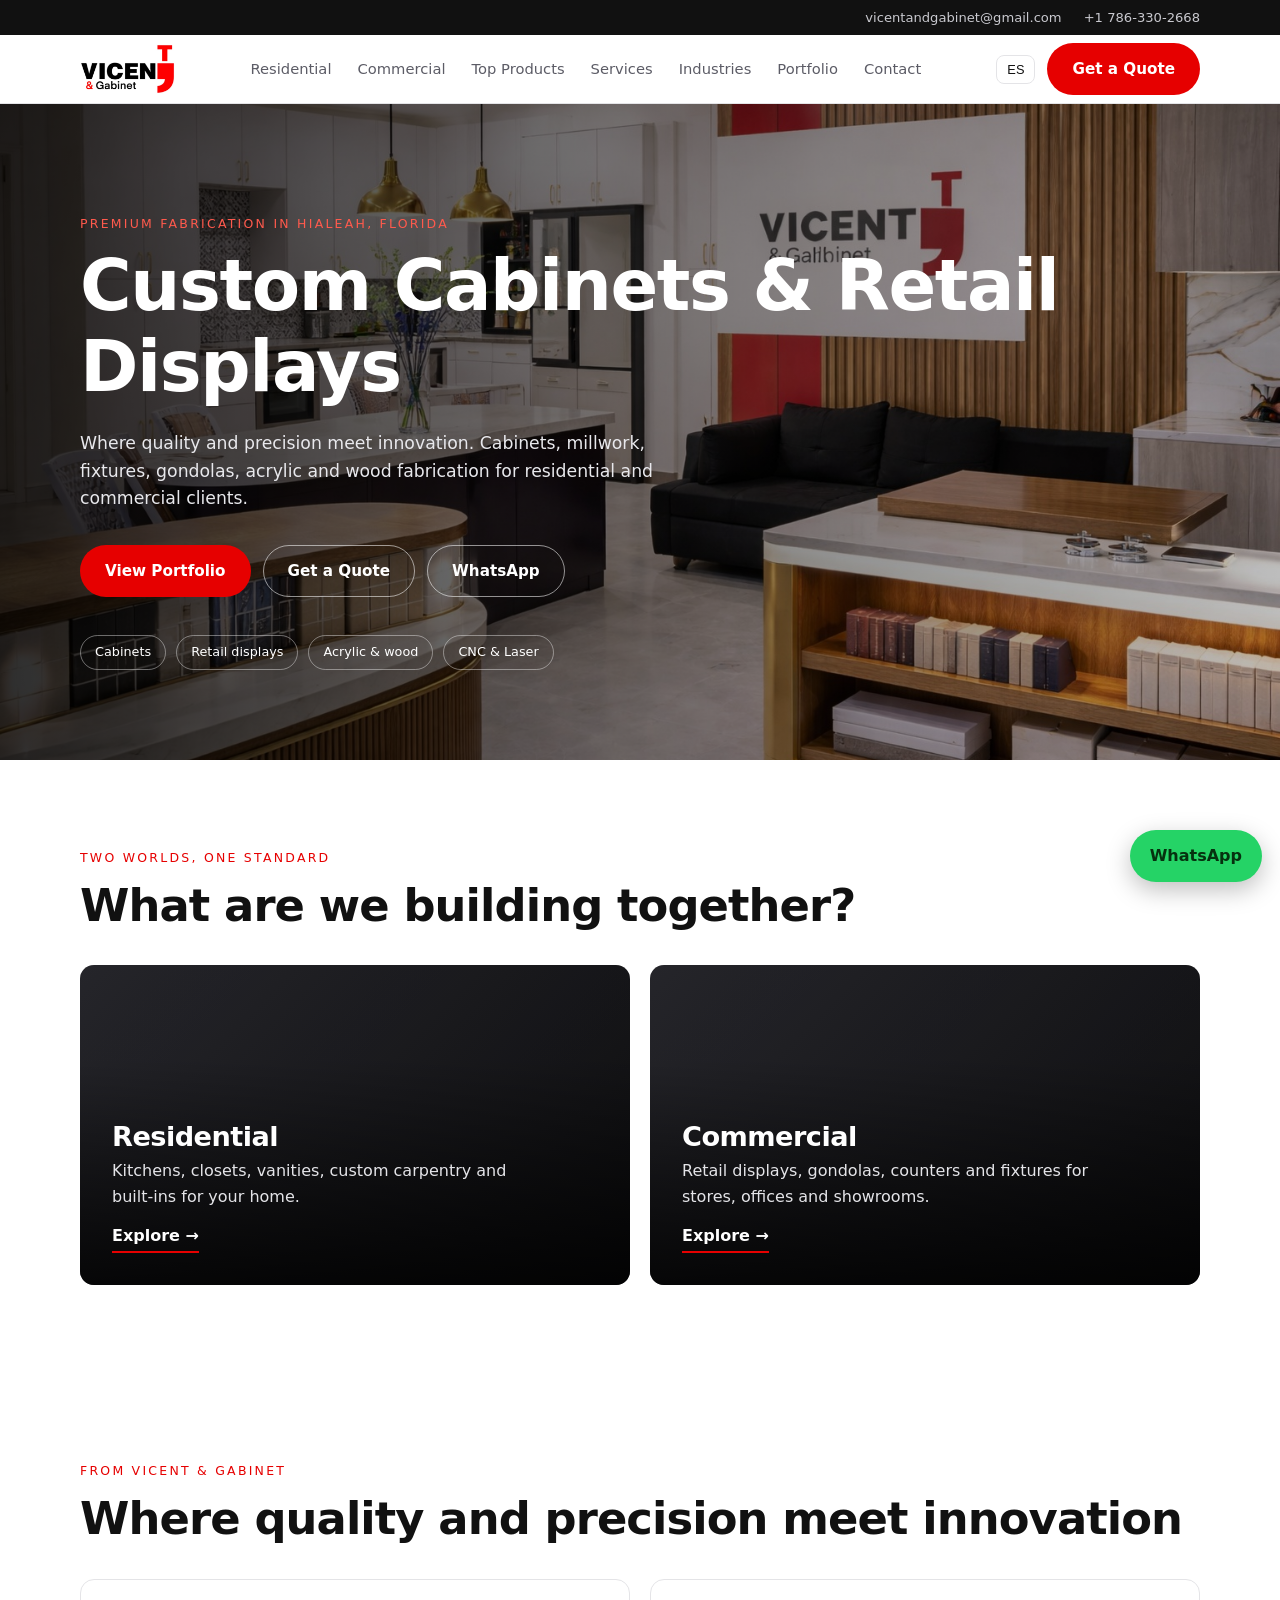
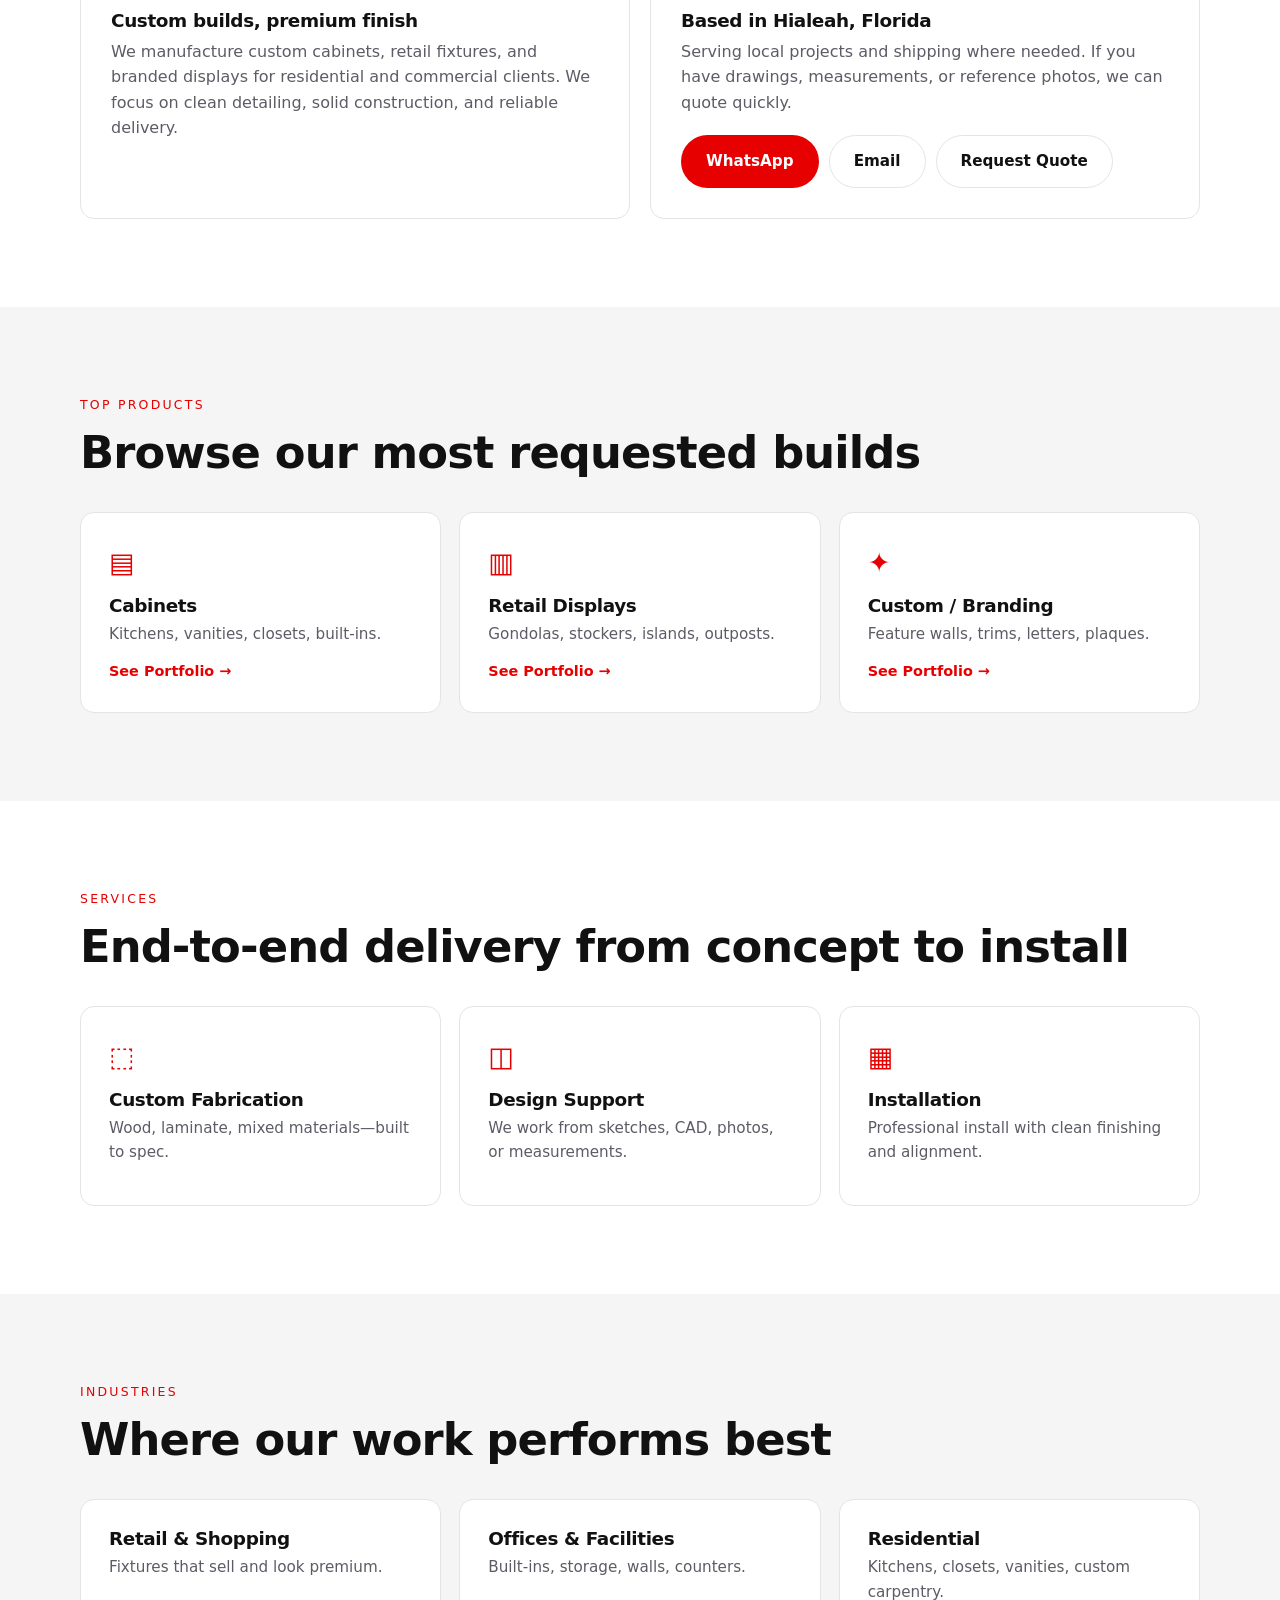
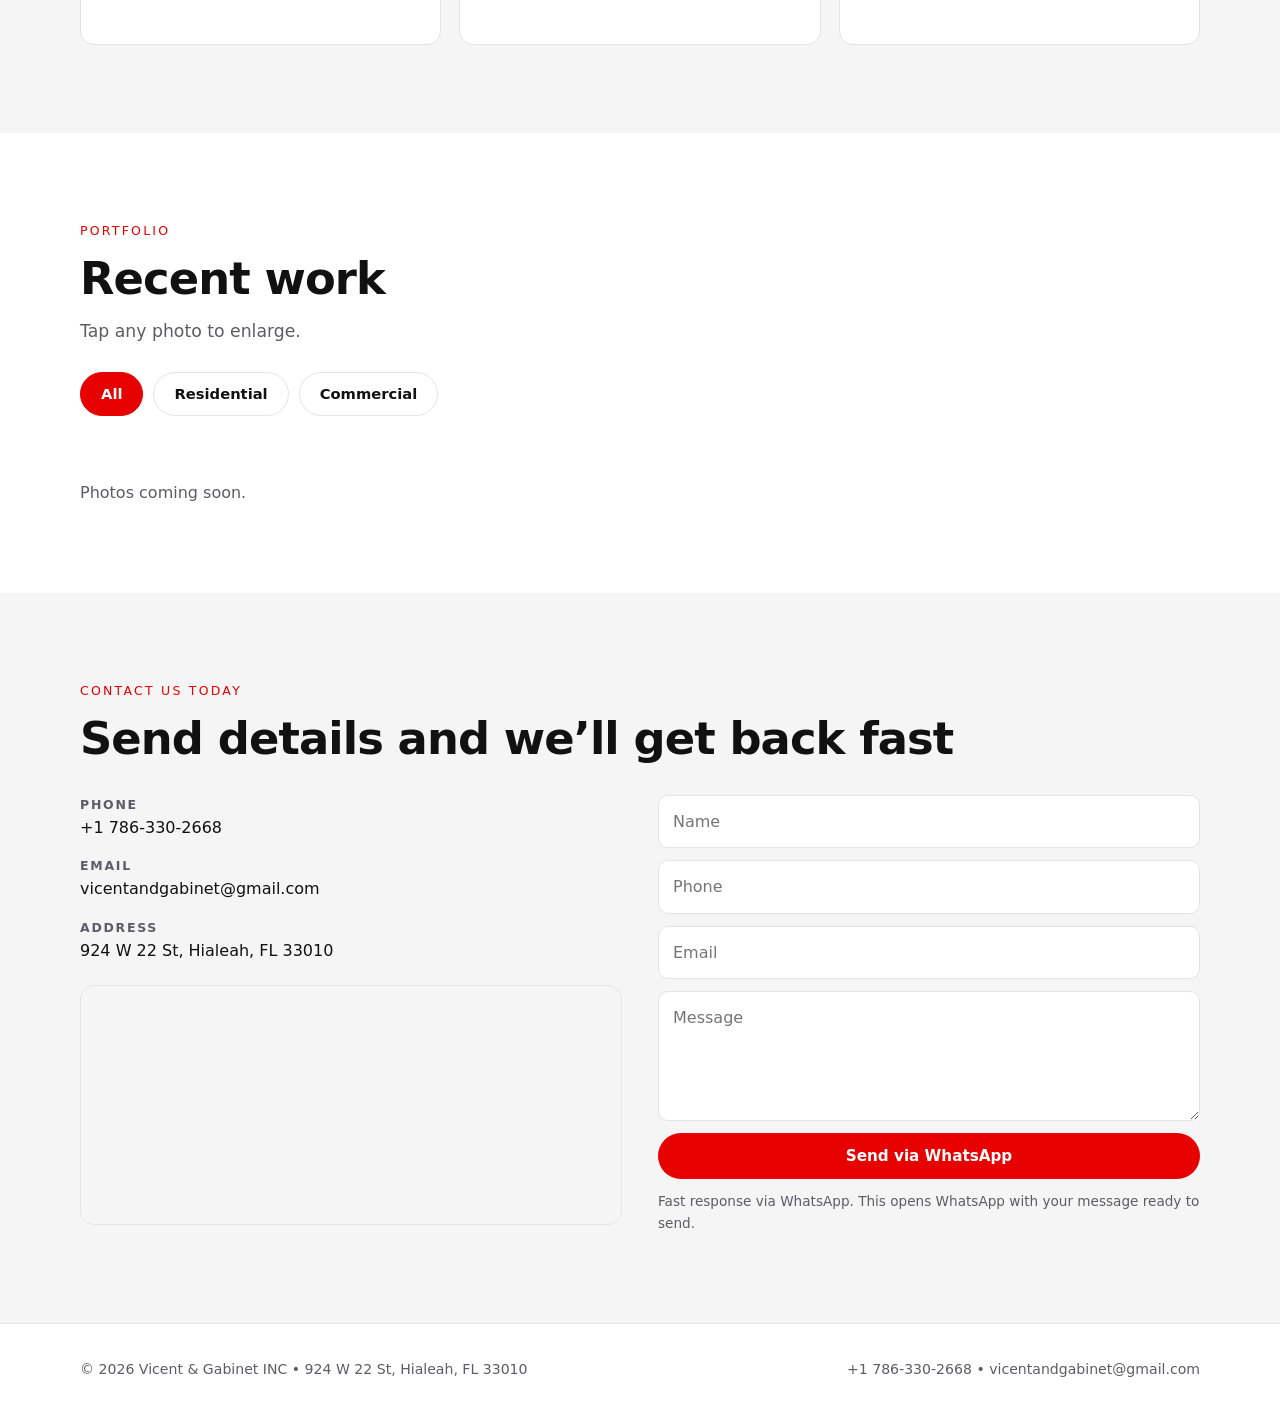
==== commit dce01a00: "Update index.html" ====
--- a/index.html
+++ b/index.html
@@ -64,6 +64,18 @@
   .hero.has-photo .btn-ghost{color:#fff;border-color:rgba(255,255,255,.55)}
   .hero.has-photo .btn-ghost:hover{background:#fff;color:#111;border-color:#fff}
 
+  /* Residencial / Comercial */
+  .two{display:grid;grid-template-columns:1fr 1fr;gap:20px;margin-top:34px}
+  .world{position:relative;overflow:hidden;border-radius:var(--radius);min-height:320px;display:flex;flex-direction:column;justify-content:flex-end;padding:32px;color:#fff;background:linear-gradient(135deg,#2b2b31,#0f0f11);transition:transform .25s,box-shadow .25s}
+  .world:hover{transform:translateY(-4px);box-shadow:0 14px 34px rgba(0,0,0,.25)}
+  .world .cover{position:absolute;inset:0;background-size:cover;background-position:center;transition:transform .5s}
+  .world:hover .cover{transform:scale(1.05)}
+  .world::before{content:"";position:absolute;inset:0;z-index:1;background:linear-gradient(0deg,rgba(0,0,0,.82),rgba(0,0,0,.15) 70%)}
+  .world>*:not(.cover){position:relative;z-index:2}
+  .world h3{font-size:1.7rem;margin-bottom:6px}
+  .world p{color:#e4e4e8;margin-bottom:14px;max-width:420px}
+  .world .more{color:#fff;font-weight:700;border-bottom:2px solid var(--accent);align-self:flex-start;padding-bottom:2px}
+
   .about{display:grid;grid-template-columns:1fr 1fr;gap:20px;margin-top:34px}
   .panel{background:var(--card);border:1px solid var(--line);border-radius:var(--radius);padding:30px}
   .panel p{color:var(--muted);margin-top:8px}
@@ -113,7 +125,7 @@
     nav.open{display:block}
     nav ul{flex-direction:column;gap:16px}
     .burger{display:block}
-    .about,.contact-grid{grid-template-columns:1fr}
+    .about,.contact-grid,.two{grid-template-columns:1fr}
     .cols3{grid-template-columns:1fr}
     .gallery{grid-template-columns:repeat(3,1fr)}
     .nav-right .btn{display:none}
@@ -140,6 +152,8 @@
     </a>
     <nav id="menu">
       <ul>
+        <li><a href="#catalog" data-go="residential" data-en="Residential" data-es="Residencial">Residential</a></li>
+        <li><a href="#catalog" data-go="commercial" data-en="Commercial" data-es="Comercial">Commercial</a></li>
         <li><a href="#products" data-en="Top Products" data-es="Productos">Top Products</a></li>
         <li><a href="#services" data-en="Services" data-es="Servicios">Services</a></li>
         <li><a href="#industries" data-en="Industries" data-es="Industrias">Industries</a></li>
@@ -174,6 +188,28 @@
         <span class="tag" data-en="Retail displays" data-es="Exhibidores retail">Retail displays</span>
         <span class="tag" data-en="Acrylic &amp; wood" data-es="Acrílico y madera">Acrylic &amp; wood</span>
         <span class="tag">CNC &amp; Laser</span>
+      </div>
+    </div>
+  </section>
+
+  <!-- RESIDENCIAL / COMERCIAL -->
+  <section id="worlds">
+    <div class="wrap">
+      <p class="eyebrow" data-en="Two worlds, one standard" data-es="Dos mundos, un estándar">Two worlds, one standard</p>
+      <h2 data-en="What are we building together?" data-es="¿Qué construimos juntos?">What are we building together?</h2>
+      <div class="two">
+        <a class="world" href="#catalog" data-go="residential" data-cover="assets/img/catalog/residential/01.jpg">
+          <div class="cover"></div>
+          <h3 data-en="Residential" data-es="Residencial">Residential</h3>
+          <p data-en="Kitchens, closets, vanities, custom carpentry and built-ins for your home." data-es="Cocinas, closets, vanities, carpintería a medida y muebles empotrados para tu hogar.">Kitchens, closets, vanities, custom carpentry and built-ins for your home.</p>
+          <span class="more" data-en="Explore →" data-es="Explorar →">Explore →</span>
+        </a>
+        <a class="world" href="#catalog" data-go="commercial" data-cover="assets/img/catalog/commercial/01.jpg">
+          <div class="cover"></div>
+          <h3 data-en="Commercial" data-es="Comercial">Commercial</h3>
+          <p data-en="Retail displays, gondolas, counters and fixtures for stores, offices and showrooms." data-es="Exhibidores retail, góndolas, mostradores y fixtures para tiendas, oficinas y showrooms.">Retail displays, gondolas, counters and fixtures for stores, offices and showrooms.</p>
+          <span class="more" data-en="Explore →" data-es="Explorar →">Explore →</span>
+        </a>
       </div>
     </div>
   </section>
@@ -341,6 +377,16 @@
   lb.onclick = () => lb.classList.remove('on');
   document.addEventListener('keydown', e => { if (e.key === 'Escape') lb.classList.remove('on'); });
 
+  // Enlaces Residencial / Comercial: filtran el portafolio
+  document.querySelectorAll('[data-go]').forEach(a => a.addEventListener('click', () => applyFilter(a.dataset.go)));
+
+  // Portada de cada tarjeta = primera foto de su carpeta (si existe)
+  document.querySelectorAll('.world[data-cover]').forEach(w => {
+    const im = new Image();
+    im.onload = () => { w.querySelector('.cover').style.backgroundImage = 'url(' + im.src + ')'; };
+    im.src = w.dataset.cover;
+  });
+
   // Foto de portada (assets/img/hero.jpg): si existe, se usa como fondo del hero
   const heroPhoto = new Image();
   heroPhoto.onload = () => document.querySelector('.hero').classList.add('has-photo');
@@ -379,3 +425,4 @@
 </body>
 </html>
 
+
